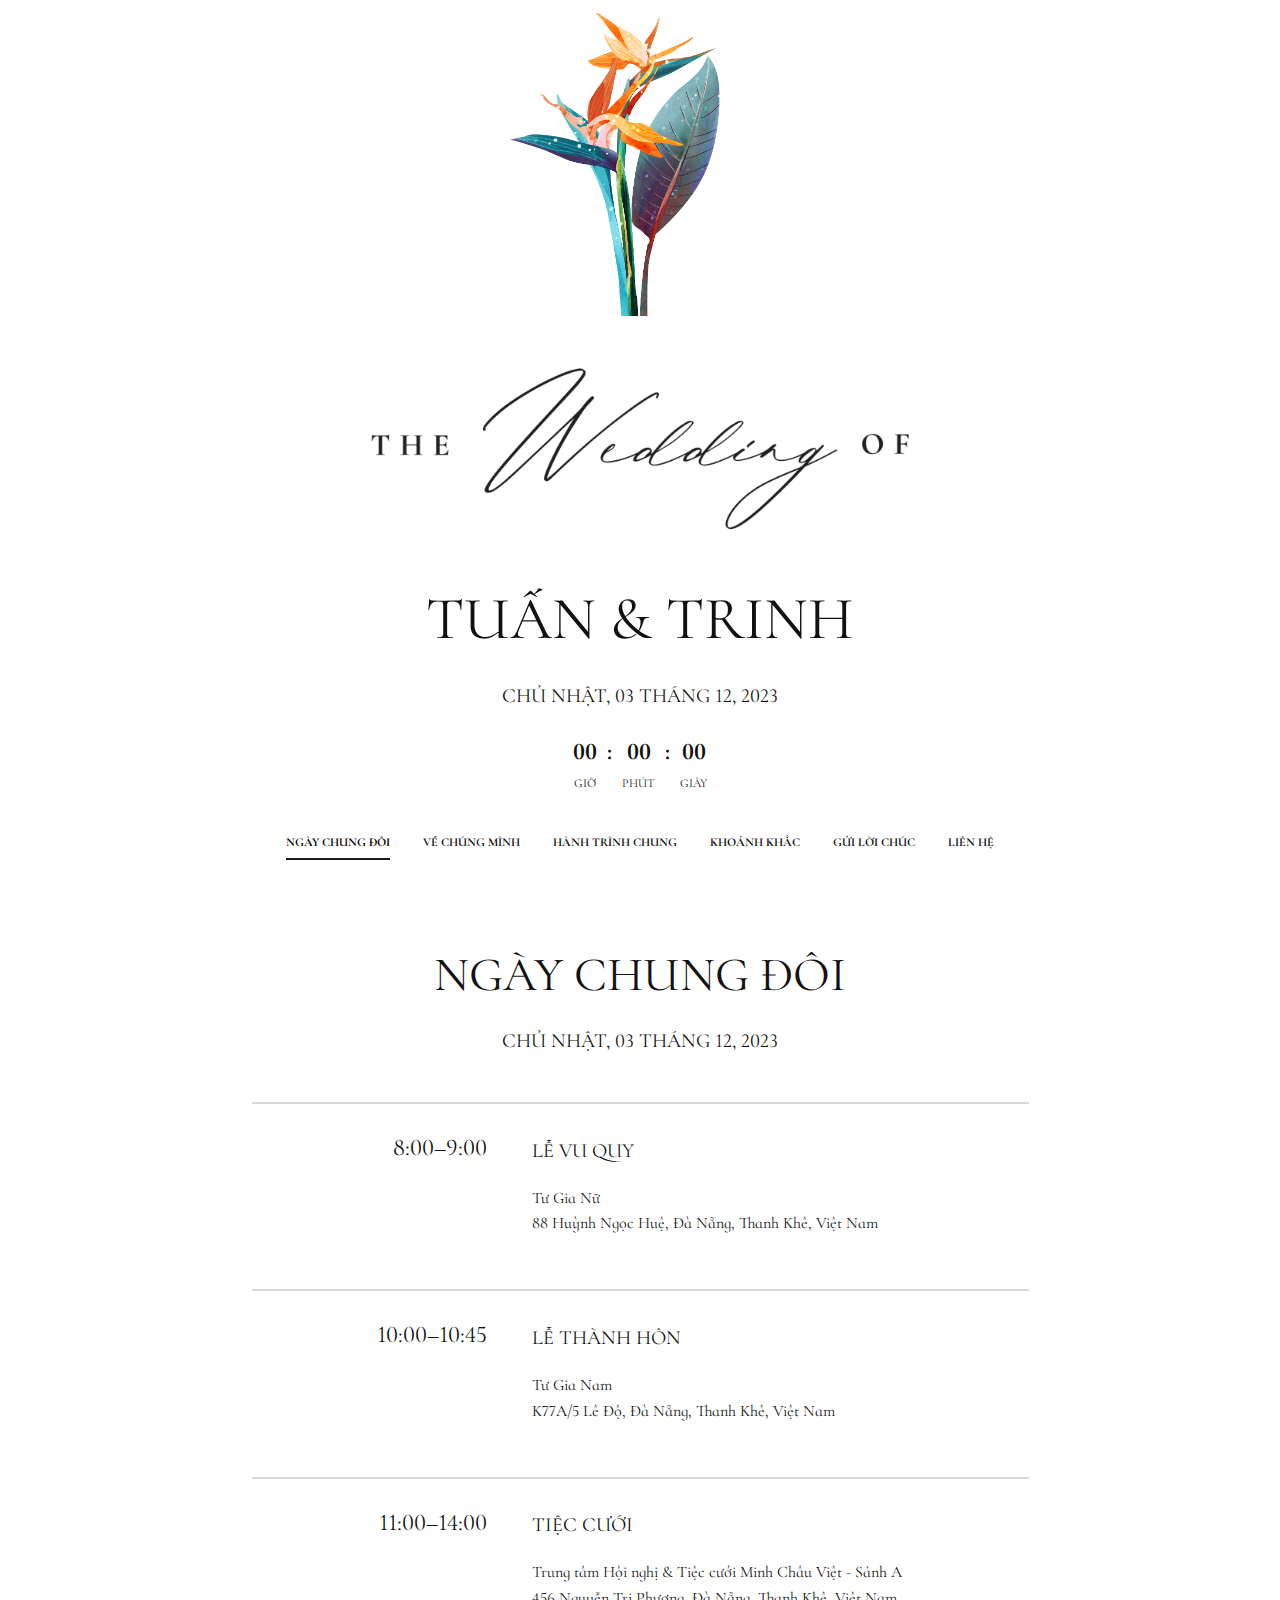
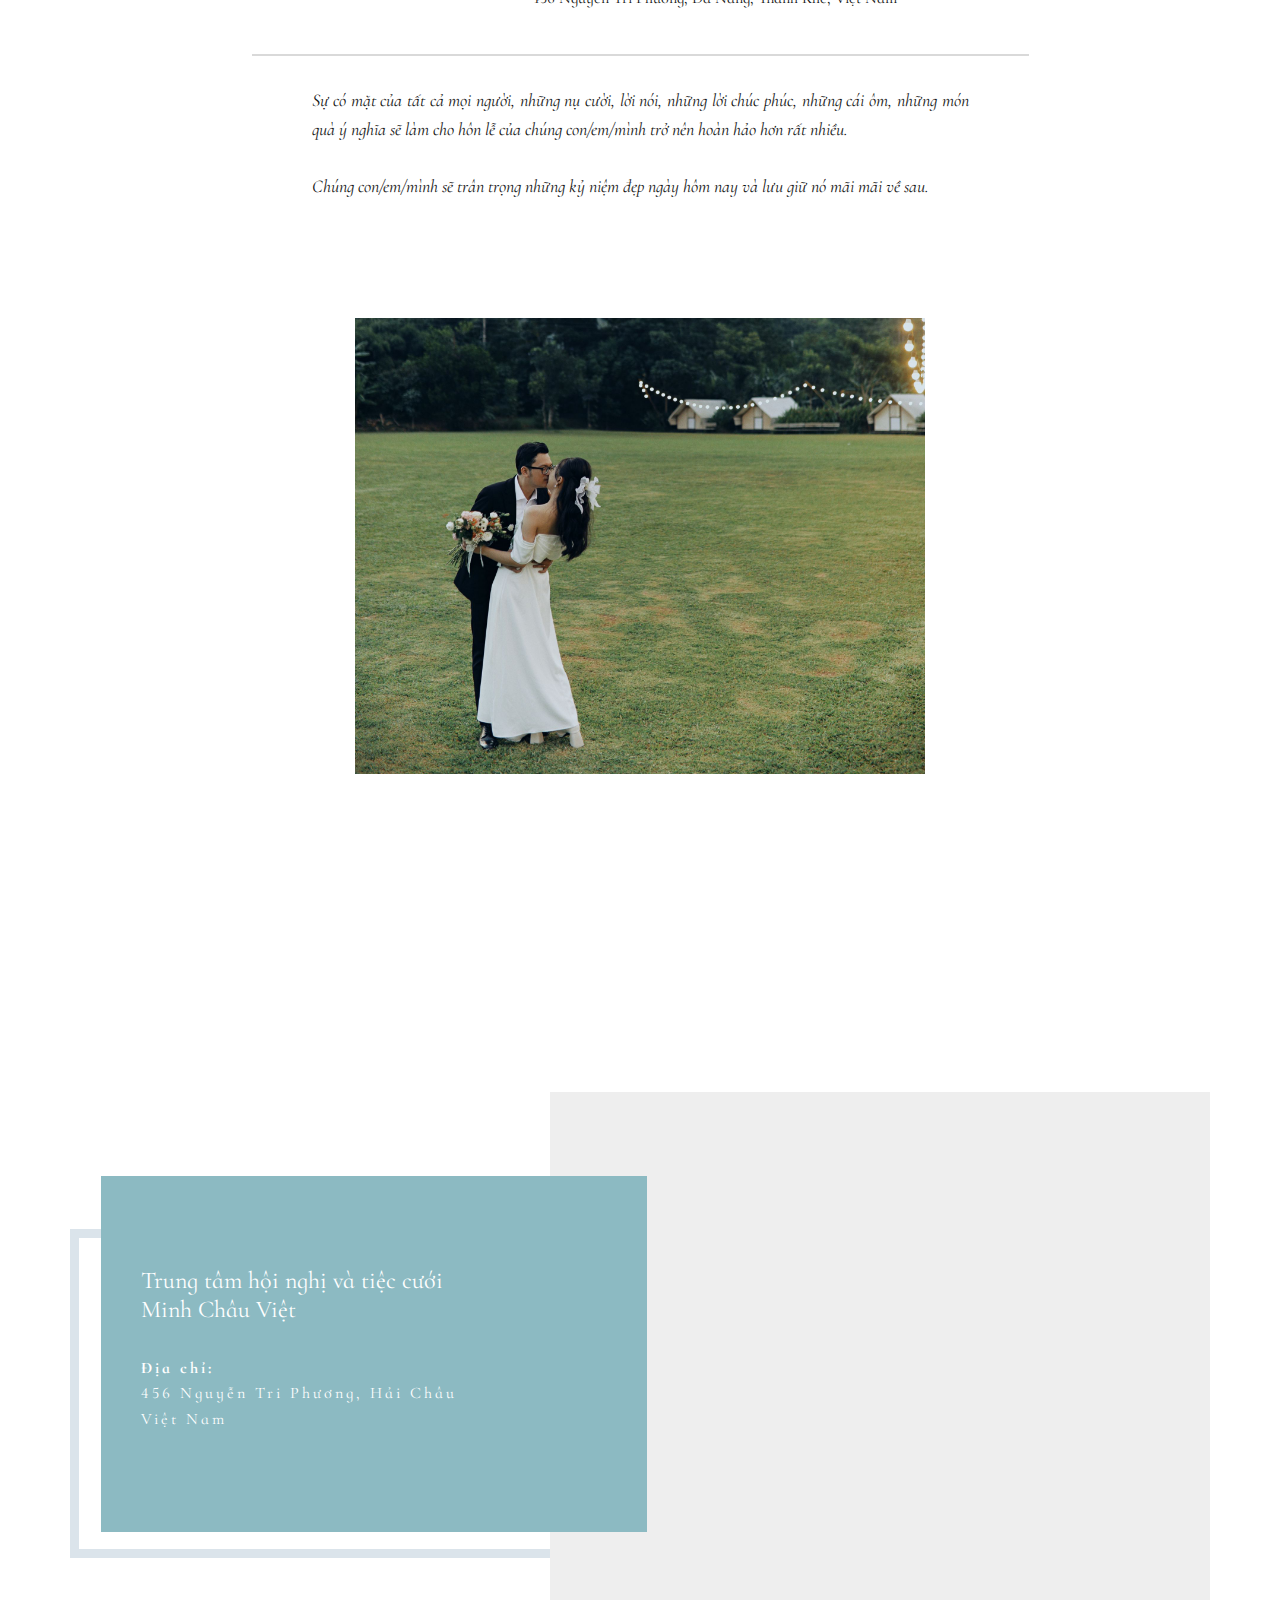
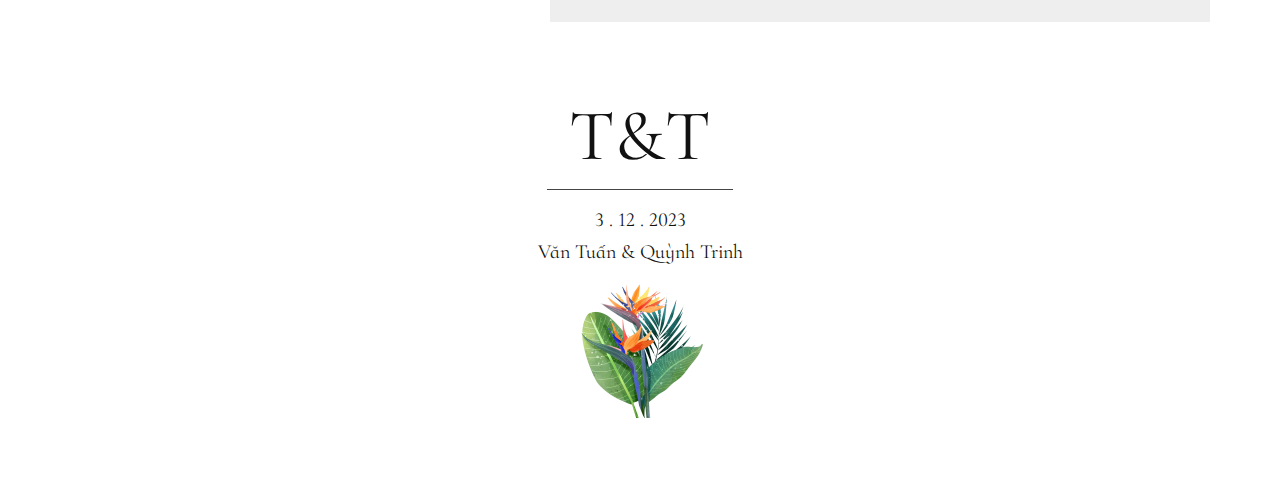
==== index.html @ abd5281e "finish content" ====
<!DOCTYPE html>
<html style="font-size: 16px" lang="en">
  <head>
    <meta name="viewport" content="width=device-width, initial-scale=1.0" />
    <meta charset="utf-8" />
    <meta
      name="keywords"
      content="Trinh &amp;amp; Tuấn​​, Chủ nhật, ngày 3 tháng 12 năm 2023, 2023" />
    <meta name="description" content="" />
    <title>Ngày chung đôi</title>
    <link rel="stylesheet" href="nicepage.css" media="screen" />
    <link rel="stylesheet" href="home.css" media="screen" />
    <link rel="shortcut icon" href="./images/logo.ico" type="image/x-icon" />
    <script
      class="u-script"
      type="text/javascript"
      src="jquery.js"
      defer=""></script>
    <script
      class="u-script"
      type="text/javascript"
      src="nicepage.js"
      defer=""></script>
    <meta name="generator" content="Nicepage 5.21.3, nicepage.com" />
    <link
      id="u-theme-google-font"
      rel="stylesheet"
      href="https://fonts.googleapis.com/css?family=Roboto:100,100i,300,300i,400,400i,500,500i,700,700i,900,900i|Open+Sans:300,300i,400,400i,500,500i,600,600i,700,700i,800,800i" />
    <link
      id="u-page-google-font"
      rel="stylesheet"
      href="https://fonts.googleapis.com/css?family=Open+Sans:300,300i,400,400i,500,500i,600,600i,700,700i,800,800i|Cormorant+Infant:300,300i,400,400i,500,500i,600,600i,700,700i" />

    <script type="application/ld+json">
      {
        "@context": "http://schema.org",
        "@type": "Organization",
        "name": ""
      }
    </script>
    <meta name="theme-color" content="#a68053" />
    <meta property="og:title" content="Ngày chung đôi" />
    <meta property="og:type" content="website" />
    <meta data-intl-tel-input-cdn-path="intlTelInput/" />
  </head>
  <body
    data-home-page="home.html"
    data-home-page-title="home"
    data-path-to-root="./"
    data-include-products="false"
    class="u-body u-white u-xl-mode"
    data-lang="en">
    <header
      class="u-border-no-bottom u-border-no-left u-border-no-right u-border-no-top u-clearfix u-container-align-center u-header u-section-row-container"
      id="sec-ec89"
      data-animation-name=""
      data-animation-duration="0"
      data-animation-delay="0"
      data-animation-direction=""
      style="">
      <div class="u-section-rows">
        <div class="u-section-row" id="sec-3328">
          <div class="u-clearfix u-sheet u-sheet-1">
            <img
              class="u-expanded-width-xs u-image u-image-contain u-image-default u-image-1"
              src="images/thien-dieu.png"
              alt=""
              data-image-width="1863"
              data-image-height="1200" />
            <img
              class="u-expanded-width u-image u-image-default u-image-2"
              src="images/28fefe66-9107-4db2-bf39-48e5f11279ef_rt_auto-rs_3000.png"
              alt=""
              data-image-width="3000"
              data-image-height="992" />
            <h1
              class="u-align-center u-custom-font u-text u-text-default u-title u-text-1">
              Tuấn &amp; TRinh
            </h1>
            <h2
              class="u-align-center u-custom-font u-subtitle u-text u-text-default u-text-2">
              <span style="font-weight: 400">Chủ nhật</span>,
              <span style="font-weight: 400">03</span> tháng
              <span style="font-weight: 400">12</span>
              <span style="font-weight: 400">, </span>
              <span style="font-weight: 400">2023</span>
            </h2>
            <div
              class="u-align-center u-countdown u-countdown-1"
              data-timer-id="eb5a"
              data-type="to-date"
              data-target-date="Sun, 03 Dec 2023 04:30:09 GMT"
              data-for="everyone"
              data-direction="down"
              data-time-left="750m"
              data-target-number="100"
              data-start-time="Sun Nov 05 2023 19:40:19 GMT+0700 (SE Asia Standard Time)"
              data-frequency="1s"
              data-after-count="none"
              data-redirect-url="https://">
              <div class="u-countdown-wrapper u-spacing-20">
                <div
                  class="u-countdown-item u-countdown-years u-hidden u-spacing-10">
                  <div
                    class="u-countdown-counter u-custom-font u-countdown-counter-1">
                    <div class="u-countdown-number">0</div>
                    <div class="u-countdown-number u-hidden">0</div>
                  </div>
                  <div
                    class="u-countdown-label u-custom-font u-countdown-label-1">
                    Years
                  </div>
                </div>
                <div
                  class="u-countdown-separator u-custom-font u-hidden u-countdown-separator-1">
                  :
                </div>
                <div class="u-countdown-days u-countdown-item u-spacing-10">
                  <div
                    class="u-countdown-counter u-custom-font u-countdown-counter-2">
                    <div class="u-countdown-number">2</div>
                    <div class="u-countdown-number">7</div>
                    <div class="u-countdown-number u-hidden">0</div>
                  </div>
                  <div
                    class="u-countdown-label u-custom-font u-countdown-label-2">
                    Ngày
                  </div>
                </div>
                <div
                  class="u-countdown-separator u-custom-font u-countdown-separator-2">
                  :
                </div>
                <div class="u-countdown-hours u-countdown-item u-spacing-10">
                  <div
                    class="u-countdown-counter u-custom-font u-countdown-counter-3">
                    <div class="u-countdown-number">1</div>
                    <div class="u-countdown-number">6</div>
                  </div>
                  <div
                    class="u-countdown-label u-custom-font u-countdown-label-3">
                    Giờ
                  </div>
                </div>
                <div
                  class="u-countdown-separator u-custom-font u-countdown-separator-3">
                  :
                </div>
                <div class="u-countdown-item u-countdown-minutes u-spacing-10">
                  <div
                    class="u-countdown-counter u-custom-font u-countdown-counter-4">
                    <div class="u-countdown-number">0</div>
                    <div class="u-countdown-number">1</div>
                  </div>
                  <div
                    class="u-countdown-label u-custom-font u-countdown-label-4">
                    Phút
                  </div>
                </div>
                <div
                  class="u-countdown-separator u-custom-font u-countdown-separator-4">
                  :
                </div>
                <div class="u-countdown-item u-countdown-seconds u-spacing-10">
                  <div
                    class="u-countdown-counter u-custom-font u-countdown-counter-5">
                    <div class="u-countdown-number">4</div>
                    <div class="u-countdown-number">4</div>
                  </div>
                  <div
                    class="u-countdown-label u-custom-font u-countdown-label-5">
                    Giây
                  </div>
                </div>
                <div
                  class="u-countdown-separator u-custom-font u-hidden u-countdown-separator-5">
                  :
                </div>
                <div
                  class="u-countdown-item u-countdown-numbers u-hidden u-spacing-10">
                  <div
                    class="u-countdown-counter u-custom-font u-countdown-counter-6">
                    <div class="u-countdown-number">0</div>
                    <div class="u-countdown-number">0</div>
                  </div>
                  <div
                    class="u-countdown-label u-custom-font u-countdown-label-6">
                    Items
                  </div>
                </div>
              </div>
              <div class="u-countdown-message u-hidden">
                <p>Sorry, the time is up.</p>
              </div>
            </div>
          </div>
        </div>
        <div
          class="u-clearfix u-container-align-center-lg u-container-align-center-md u-container-align-center-sm u-container-align-center-xl u-section-row u-sticky u-sticky-f0fb u-white u-section-row-2"
          data-animation-name=""
          data-animation-duration="0"
          data-animation-delay="0"
          data-animation-direction=""
          id="sec-d804">
          <div class="u-clearfix u-sheet u-valign-top u-sheet-2">
            <nav
              class="u-align-center-lg u-align-center-md u-align-center-sm u-align-center-xl u-align-left-xs u-menu u-menu-one-level u-offcanvas u-menu-1"
              data-responsive-from="SM"
              data-position="mymenu">
              <div
                class="menu-collapse u-custom-font"
                style="
                  font-size: 0.75rem;
                  letter-spacing: 0px;
                  font-family: 'Cormorant Infant';
                  text-transform: uppercase;
                  font-weight: 700;
                ">
                <a
                  class="u-button-style u-custom-active-border-color u-custom-active-color u-custom-border u-custom-border-color u-custom-borders u-custom-hover-border-color u-custom-hover-color u-custom-left-right-menu-spacing u-custom-padding-bottom u-custom-text-active-color u-custom-text-color u-custom-text-hover-color u-custom-top-bottom-menu-spacing u-nav-link u-text-active-palette-1-base u-text-hover-palette-2-base"
                  href="#">
                  <svg class="u-svg-link" viewBox="0 0 24 24">
                    <use
                      xmlns:xlink="http://www.w3.org/1999/xlink"
                      xlink:href="#menu-hamburger"></use>
                  </svg>
                  <svg
                    class="u-svg-content"
                    version="1.1"
                    id="menu-hamburger"
                    viewBox="0 0 16 16"
                    x="0px"
                    y="0px"
                    xmlns:xlink="http://www.w3.org/1999/xlink"
                    xmlns="http://www.w3.org/2000/svg">
                    <g>
                      <rect y="1" width="16" height="2"></rect>
                      <rect y="7" width="16" height="2"></rect>
                      <rect y="13" width="16" height="2"></rect>
                    </g>
                  </svg>
                </a>
              </div>
              <div class="u-custom-menu u-nav-container">
                <ul class="u-custom-font u-nav u-spacing-30 u-unstyled u-nav-1">
                  <li class="u-nav-item">
                    <a
                      class="u-border-2 u-border-active-grey-90 u-border-hover-grey-50 u-border-no-left u-border-no-right u-border-no-top u-button-style u-nav-link u-text-active-black u-text-hover-grey-90"
                      href="./home.html"
                      style="padding: 10px 0px"
                      >Ngày chung đôi</a
                    >
                  </li>
                  <li class="u-nav-item">
                    <a
                      class="u-border-2 u-border-active-grey-90 u-border-hover-grey-50 u-border-no-left u-border-no-right u-border-no-top u-button-style u-nav-link u-text-active-black u-text-hover-grey-90"
                      href="./aboutus.html"
                      style="padding: 10px 0px"
                      >Về chúng mình</a
                    >
                  </li>
                  <li class="u-nav-item">
                    <a
                      class="u-border-2 u-border-active-grey-90 u-border-hover-grey-50 u-border-no-left u-border-no-right u-border-no-top u-button-style u-nav-link u-text-active-black u-text-hover-grey-90"
                      href="./ourstory.html"
                      style="padding: 10px 0px"
                      >Hành trình chung</a
                    >
                  </li>
                  <li class="u-nav-item">
                    <a
                      class="u-border-2 u-border-active-grey-90 u-border-hover-grey-50 u-border-no-left u-border-no-right u-border-no-top u-button-style u-nav-link u-text-active-black u-text-hover-grey-90"
                      href="./photo.html"
                      style="padding: 10px 0px"
                      >Khoảnh khắc</a
                    >
                  </li>
                  <li class="u-nav-item">
                    <a
                      class="u-border-2 u-border-active-grey-90 u-border-hover-grey-50 u-border-no-left u-border-no-right u-border-no-top u-button-style u-nav-link u-text-active-black u-text-hover-grey-90"
                      href="./rsvp.html"
                      style="padding: 10px 0px"
                      >Gửi lời chúc</a
                    >
                  </li>
                  <li class="u-nav-item">
                    <a
                      class="u-border-2 u-border-active-grey-90 u-border-hover-grey-50 u-border-no-left u-border-no-right u-border-no-top u-button-style u-nav-link u-text-active-black u-text-hover-grey-90"
                      href="./contact.html"
                      style="padding: 10px 0px"
                      >Liên hệ</a
                    >
                  </li>
                </ul>
              </div>
              <div class="u-custom-menu u-nav-container-collapse">
                <div
                  class="u-black u-container-style u-inner-container-layout u-opacity u-opacity-95 u-sidenav">
                  <div class="u-inner-container-layout u-sidenav-overflow">
                    <div class="u-menu-close"></div>
                    <ul
                      class="u-align-center u-custom-font u-nav u-popupmenu-items u-unstyled u-nav-2">
                      <li class="u-nav-item">
                        <a class="u-button-style u-nav-link" href="./home.html"
                          >Ngày chung đôi</a
                        >
                      </li>
                      <li class="u-nav-item">
                        <a
                          class="u-button-style u-nav-link"
                          href="./aboutus.html"
                          >Về chúng mình</a
                        >
                      </li>
                      <li class="u-nav-item">
                        <a
                          class="u-button-style u-nav-link"
                          href="./ourstory.html"
                          >Hành trình chung</a
                        >
                      </li>
                      <li class="u-nav-item">
                        <a class="u-button-style u-nav-link" href="./photo.html"
                          >Khoảnh khắc</a
                        >
                      </li>
                      <li class="u-nav-item">
                        <a class="u-button-style u-nav-link" href="./rsvp.html"
                          >Gửi lời chúc</a
                        >
                      </li>
                      <li class="u-nav-item">
                        <a
                          class="u-button-style u-nav-link"
                          href="./contact.html"
                          >Liên hệ</a
                        >
                      </li>
                    </ul>
                  </div>
                </div>
                <div
                  class="u-black u-menu-overlay u-opacity u-opacity-70"></div>
              </div>
            </nav>
          </div>

          <style class="u-sticky-style" data-style-id="c5aa">
            .u-sticky-fixed.u-sticky-c5aa:before,
            .u-body.u-sticky-fixed .u-sticky-c5aa:before {
              borders: top right bottom left !important;
            }
          </style>
        </div>
      </div>
    </header>
    <section class="u-clearfix u-section-1" id="carousel_b25b">
      <div class="u-clearfix u-sheet u-sheet-1">
        <h2
          class="u-align-center u-custom-font u-text u-text-default-lg u-text-default-xl u-text-1">
          NGÀY CHUNG ĐÔI
        </h2>
        <p class="u-align-center u-custom-font u-text u-text-default u-text-2">
          CHỦ NHẬT, 03 THÁNG 12, 2023
        </p>
        <div class="u-list u-list-1">
          <div class="u-repeater u-repeater-1">
            <div
              class="u-border-2 u-border-grey-15 u-border-no-bottom u-border-no-left u-border-no-right u-container-style u-list-item u-repeater-item">
              <div
                class="u-container-layout u-similar-container u-container-layout-1">
                <h4 class="u-align-right u-custom-font u-text u-text-3">
                  8:00–9:00
                </h4>
                <p class="u-custom-font u-text u-text-4">LỄ VU QUY<br /></p>
                <p class="u-custom-font u-text u-text-5">
                  Tư Gia Nữ<br />88 Huỳnh Ngọc Huệ, Đà Nẵng, Thanh Khê, Việt
                  Nam<br />
                </p>
              </div>
            </div>
            <div
              class="u-border-2 u-border-grey-15 u-border-no-bottom u-border-no-left u-border-no-right u-container-style u-list-item u-repeater-item">
              <div
                class="u-container-layout u-similar-container u-container-layout-2">
                <h4 class="u-align-right u-custom-font u-text u-text-6">
                  10:00–10:45
                </h4>
                <p class="u-custom-font u-text u-text-7">LỄ THÀNH HÔN<br /></p>
                <p class="u-custom-font u-text u-text-8">
                  Tư Gia Nam<br />K77A/5 Lê Độ, Đà Nẵng, Thanh Khê, Việt Nam
                </p>
              </div>
            </div>
            <div
              class="u-border-2 u-border-grey-15 u-border-no-bottom u-border-no-left u-border-no-right u-container-style u-list-item u-repeater-item">
              <div
                class="u-container-layout u-similar-container u-container-layout-3">
                <h4 class="u-align-right u-custom-font u-text u-text-9">
                  11:00–14:00
                </h4>
                <p class="u-custom-font u-text u-text-10">TIỆC CƯỚI<br /></p>
                <p class="u-custom-font u-text u-text-11">
                  Trung tâm Hội nghị &amp; Tiệc cưới Minh Châu Việt - Sảnh A<br />456
                  Nguyễn Tri Phương, Đà Nẵng, Thanh Khê, Việt Nam
                </p>
              </div>
            </div>
          </div>
        </div>
        <div
          class="u-align-justify u-border-2 u-border-grey-15 u-border-no-bottom u-border-no-left u-border-no-right u-container-style u-group u-group-1">
          <div class="u-container-layout u-valign-top u-container-layout-4">
            <p
              class="u-custom-font u-large-text u-text u-text-variant u-text-12">
              Sự có mặt của tất cả mọi người, những nụ cười, lời nói, những lời
              chúc phúc, những cái ôm, những món quà ý nghĩa sẽ làm cho hôn lễ
              của chúng con/em/mình trở nên hoàn hảo hơn rất nhiều.<br />
              <br />﻿Chúng con/em/mình sẽ trân trọng những kỷ niệm đẹp ngày hôm
              nay và lưu giữ nó mãi mãi về sau.
            </p>
          </div>
        </div>
      </div>
    </section>
    <section
      class="u-clearfix u-container-align-center u-section-2"
      id="sec-8926">
      <div class="u-clearfix u-sheet u-valign-top-xs u-sheet-1">
        <img
          class="u-expanded-width-xs u-image u-image-default u-image-1"
          src="images/tuan-trinh1.JPG"
          alt=""
          data-image-width="4215"
          data-image-height="3372" />
      </div>
    </section>
    <section class="u-clearfix u-section-3" id="carousel_e3ab">
      <div class="u-clearfix u-sheet u-sheet-1">
        <div
          class="u-border-9 u-border-custom-color-2 u-shape u-shape-rectangle u-shape-1"></div>
        <div class="u-grey-light-2 u-map u-map-1">
          <div class="embed-responsive">
            <iframe
              class="embed-responsive-item"
              src="https://maps.google.com/maps?output=embed&amp;q=456%20Nguy%E1%BB%85n%20Tri%20Ph%C6%B0%C6%A1ng%2C%20H%C3%B2a%20Thu%E1%BA%ADn%20%C4%90%C3%B4ng%2C%20H%E1%BA%A3i%20Ch%C3%A2u%2C%20%C4%90%C3%A0%20N%E1%BA%B5ng%20550000%2C%20Vietnam&amp;z=15&amp;t=m&amp;hl=en"
              data-map="[base64]"></iframe>
          </div>
        </div>
        <div
          class="u-align-left u-container-style u-custom-color-6 u-group u-group-1">
          <div class="u-container-layout u-container-layout-1">
            <h4 class="u-custom-font u-text u-text-1">
              Trung tâm hội nghị và tiệc cưới<br />Minh Châu Việt
            </h4>
            <p class="u-custom-font u-text u-text-2">
              <b>Địa chỉ:</b> <br />456 Nguyễn Tri Phương, Hải Châu<br />Việt
              Nam
            </p>
          </div>
        </div>
      </div>
    </section>

    <footer class="u-clearfix u-footer" id="sec-cbb9">
      <div class="u-clearfix u-sheet u-valign-middle-xs u-sheet-1">
        <div
          class="u-align-center u-container-style u-expanded-width-xs u-group u-group-1">
          <div class="u-container-layout u-container-layout-1">
            <h1 class="u-custom-font u-text u-title u-text-1">T&amp;T</h1>
            <div
              class="u-border-1 u-border-grey-dark-1 u-line u-line-horizontal u-line-1"></div>
            <p
              class="u-align-center u-custom-font u-large-text u-text u-text-variant u-text-2">
              3 . 12 . 2023
            </p>
            <p class="u-custom-font u-small-text u-text u-text-3">
              Văn Tuấn &amp; Quỳnh Trinh
            </p>
            <img
              class="u-image u-image-contain u-image-default u-preserve-proportions u-image-1"
              src="images/musaceaeplantwatercolorsummerflower.png"
              alt=""
              data-image-width="1200"
              data-image-height="1200" />
          </div>
        </div>
      </div>
    </footer>
  </body>
</html>
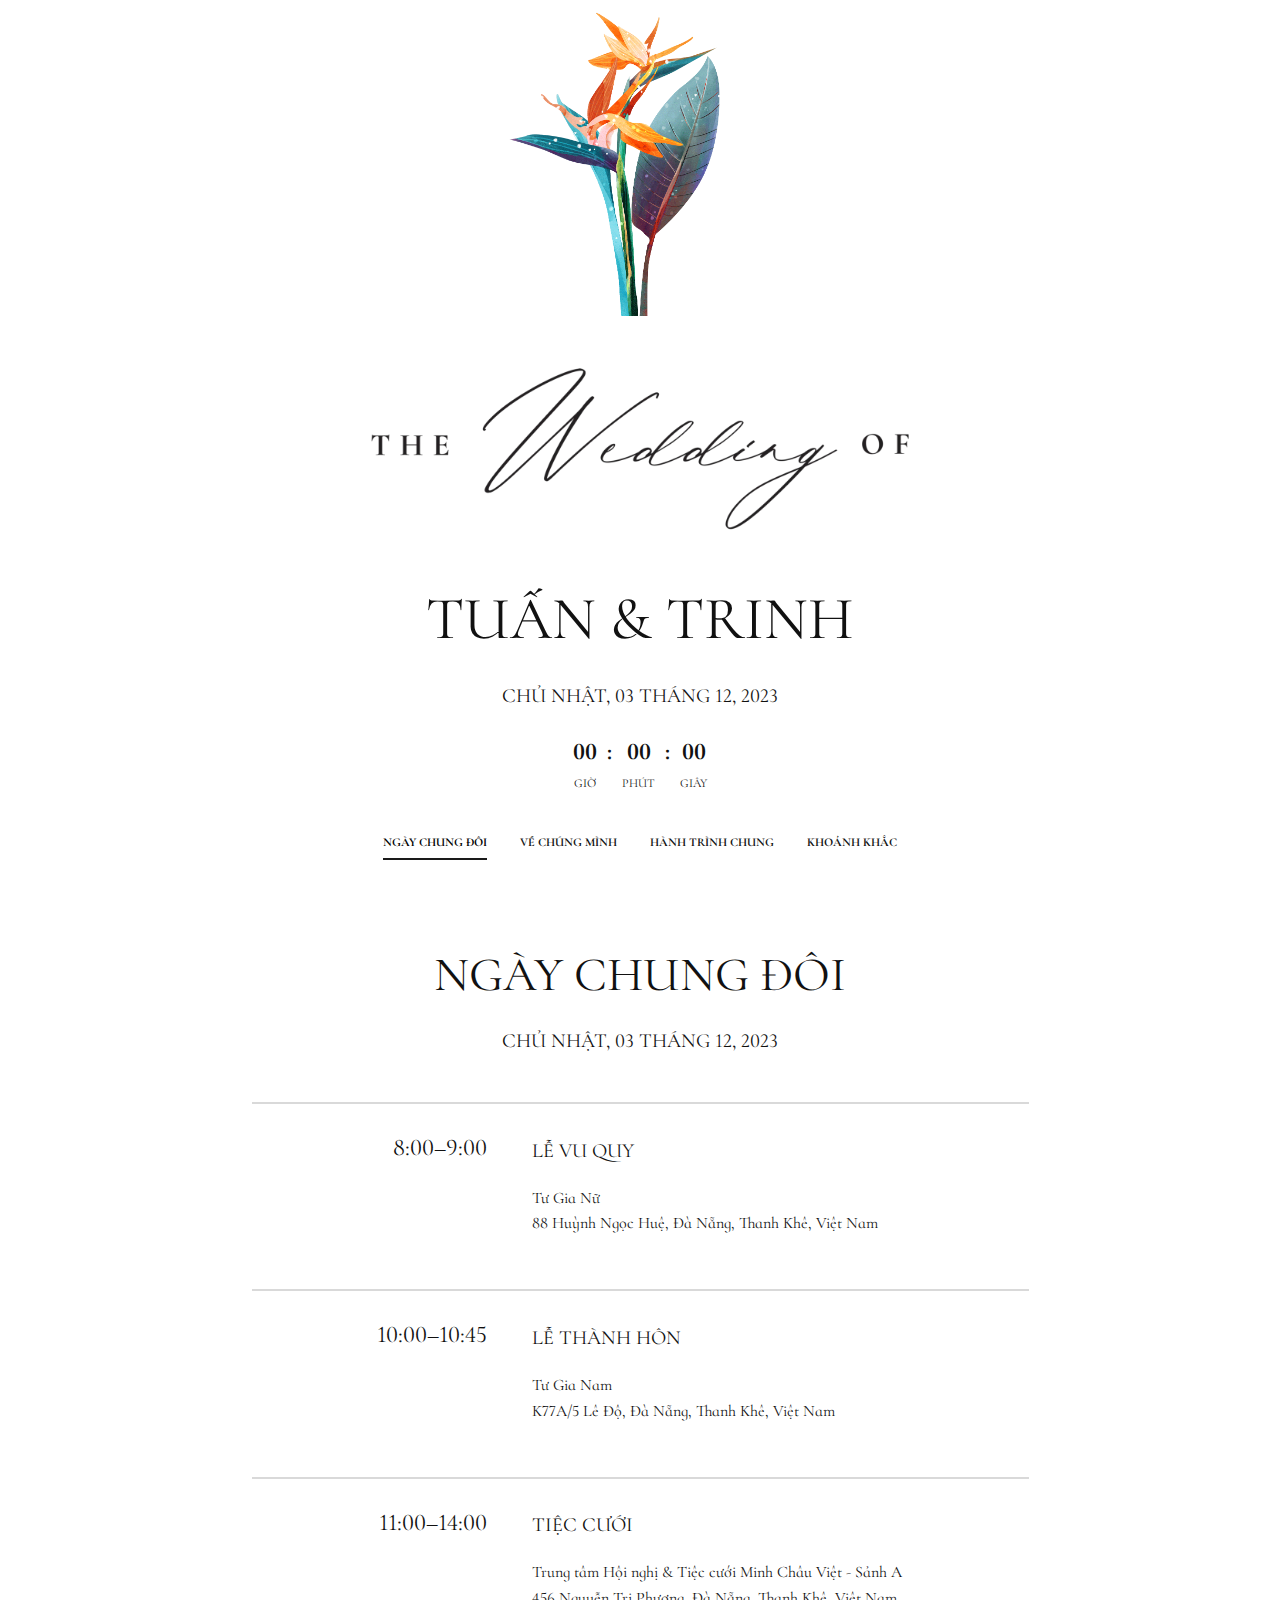
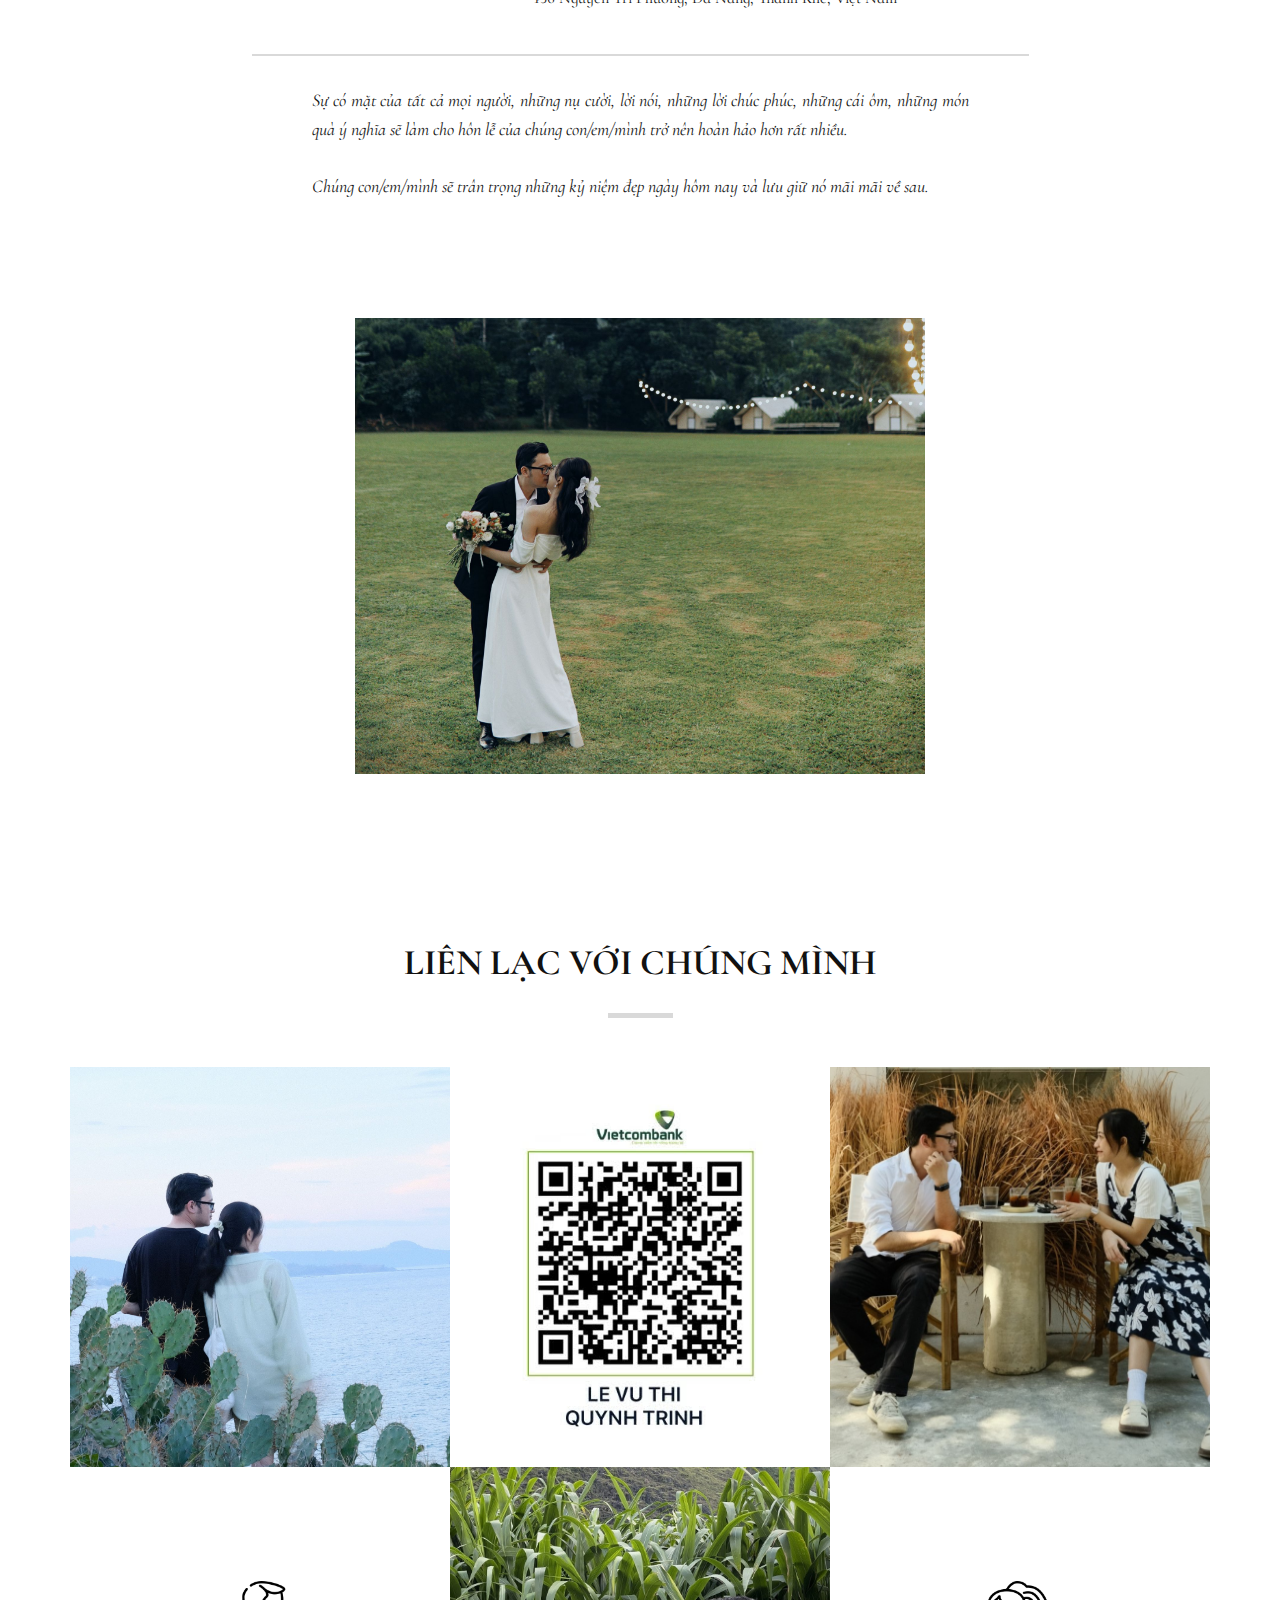
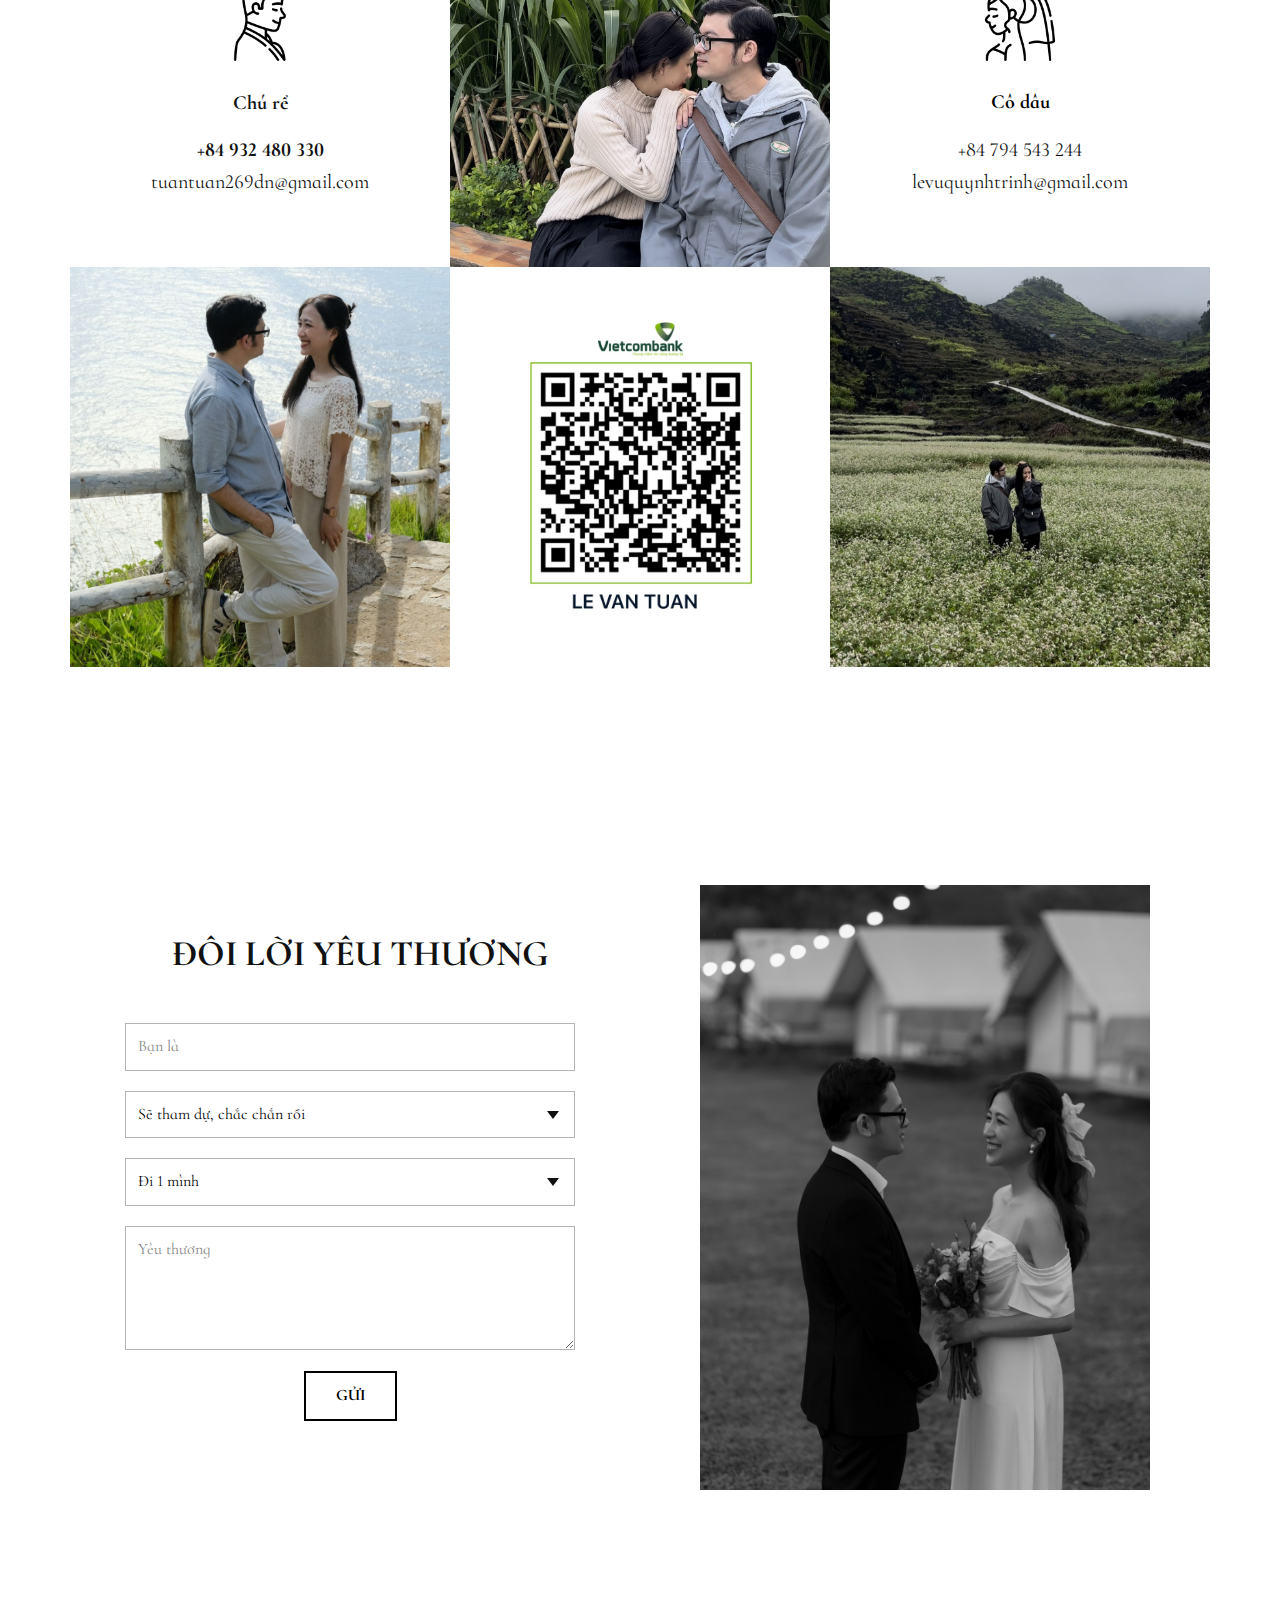
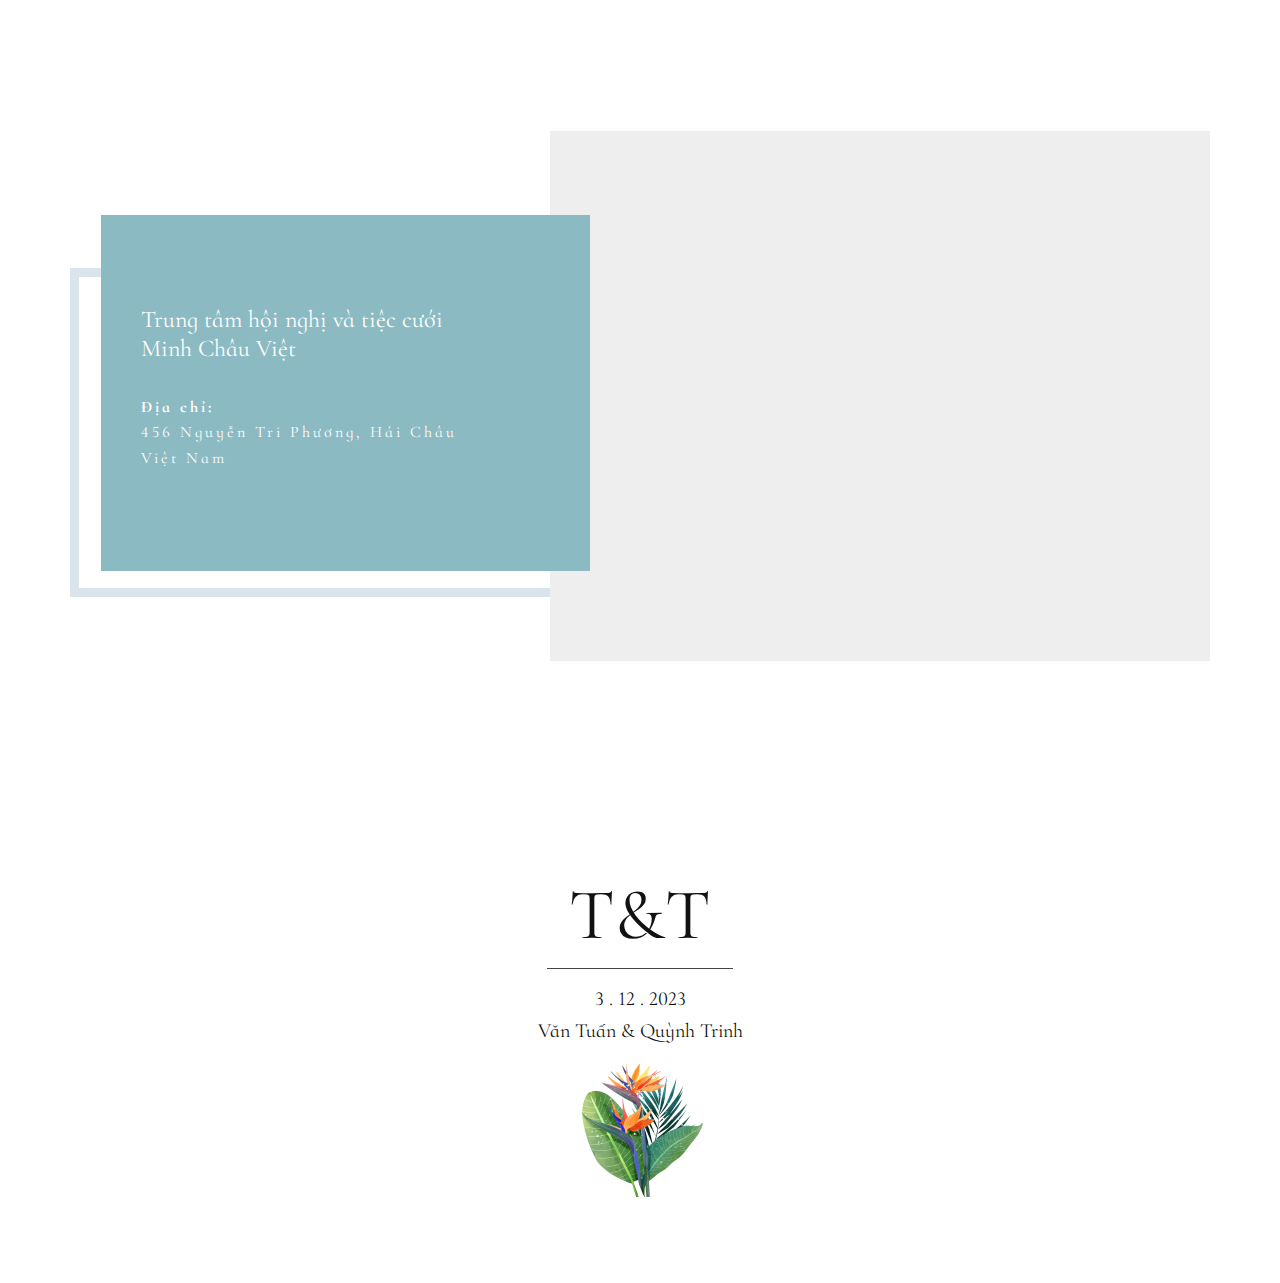
==== commit f3bffc47: "feat: merge page" ====
--- a/index.html
+++ b/index.html
@@ -10,7 +10,6 @@
     <title>Ngày chung đôi</title>
     <link rel="stylesheet" href="nicepage.css" media="screen" />
     <link rel="stylesheet" href="home.css" media="screen" />
-    <link rel="shortcut icon" href="./images/logo.ico" type="image/x-icon" />
     <script
       class="u-script"
       type="text/javascript"
@@ -22,6 +21,7 @@
       src="nicepage.js"
       defer=""></script>
     <meta name="generator" content="Nicepage 5.21.3, nicepage.com" />
+    <meta name="referrer" content="origin" />
     <link
       id="u-theme-google-font"
       rel="stylesheet"
@@ -196,13 +196,14 @@
           </div>
         </div>
         <div
-          class="u-clearfix u-container-align-center-lg u-container-align-center-md u-container-align-center-sm u-container-align-center-xl u-section-row u-sticky u-sticky-f0fb u-white u-section-row-2"
+          class="u-clearfix u-container-align-center-lg u-container-align-center-md u-container-align-center-xl u-section-row u-sticky u-sticky-f0fb u-white u-section-row-2"
           data-animation-name=""
           data-animation-duration="0"
           data-animation-delay="0"
           data-animation-direction=""
           id="sec-d804">
-          <div class="u-clearfix u-sheet u-valign-top u-sheet-2">
+          <div
+            class="u-clearfix u-sheet u-valign-top-lg u-valign-top-md u-valign-top-xl u-sheet-2">
             <nav
               class="u-align-center-lg u-align-center-md u-align-center-sm u-align-center-xl u-align-left-xs u-menu u-menu-one-level u-offcanvas u-menu-1"
               data-responsive-from="SM"
@@ -275,22 +276,6 @@
                       >Khoảnh khắc</a
                     >
                   </li>
-                  <li class="u-nav-item">
-                    <a
-                      class="u-border-2 u-border-active-grey-90 u-border-hover-grey-50 u-border-no-left u-border-no-right u-border-no-top u-button-style u-nav-link u-text-active-black u-text-hover-grey-90"
-                      href="./rsvp.html"
-                      style="padding: 10px 0px"
-                      >Gửi lời chúc</a
-                    >
-                  </li>
-                  <li class="u-nav-item">
-                    <a
-                      class="u-border-2 u-border-active-grey-90 u-border-hover-grey-50 u-border-no-left u-border-no-right u-border-no-top u-button-style u-nav-link u-text-active-black u-text-hover-grey-90"
-                      href="./contact.html"
-                      style="padding: 10px 0px"
-                      >Liên hệ</a
-                    >
-                  </li>
                 </ul>
               </div>
               <div class="u-custom-menu u-nav-container-collapse">
@@ -324,18 +309,6 @@
                           >Khoảnh khắc</a
                         >
                       </li>
-                      <li class="u-nav-item">
-                        <a class="u-button-style u-nav-link" href="./rsvp.html"
-                          >Gửi lời chúc</a
-                        >
-                      </li>
-                      <li class="u-nav-item">
-                        <a
-                          class="u-button-style u-nav-link"
-                          href="./contact.html"
-                          >Liên hệ</a
-                        >
-                      </li>
                     </ul>
                   </div>
                 </div>
@@ -343,6 +316,10 @@
                   class="u-black u-menu-overlay u-opacity u-opacity-70"></div>
               </div>
             </nav>
+            <p
+              class="u-custom-font u-enable-responsive u-hidden-lg u-hidden-md u-hidden-xl u-large-text u-text u-text-default-xs u-text-variant u-text-3">
+              T&amp;T
+            </p>
           </div>
 
           <style class="u-sticky-style" data-style-id="c5aa">
@@ -435,7 +412,296 @@
           data-image-height="3372" />
       </div>
     </section>
-    <section class="u-clearfix u-section-3" id="carousel_e3ab">
+    <section class="u-clearfix u-section-3" id="sec-ecb2">
+      <div class="u-clearfix u-sheet u-sheet-1">
+        <h2 class="u-align-center u-custom-font u-text u-text-1">
+          Liên lạc với chúng mình
+        </h2>
+        <div
+          class="u-border-5 u-border-grey-15 u-line u-line-horizontal u-line-1"></div>
+        <div
+          class="data-layout-selected u-clearfix u-expanded-width u-layout-wrap u-layout-wrap-1">
+          <div class="u-layout">
+            <div class="u-layout-row">
+              <div
+                class="u-container-align-center u-container-style u-image u-layout-cell u-size-20 u-image-1"
+                data-image-width="1920"
+                data-image-height="1440">
+                <div
+                  class="u-container-layout u-valign-middle u-container-layout-1"></div>
+              </div>
+              <div
+                class="u-container-style u-layout-cell u-size-20 u-layout-cell-2">
+                <div
+                  class="u-container-layout u-valign-middle u-container-layout-2">
+                  <img
+                    class="u-image u-image-default u-image-2"
+                    src="images/IMG_8113.jpg"
+                    alt=""
+                    data-image-width="330"
+                    data-image-height="502" />
+                </div>
+              </div>
+              <div
+                class="u-container-align-center u-container-style u-image u-layout-cell u-size-20 u-image-3"
+                data-image-width="1080"
+                data-image-height="810">
+                <div class="u-container-layout u-container-layout-3"></div>
+              </div>
+            </div>
+          </div>
+        </div>
+        <div
+          class="data-layout-selected u-clearfix u-expanded-width u-layout-wrap u-layout-wrap-2">
+          <div class="u-layout">
+            <div class="u-layout-row">
+              <div
+                class="u-container-style u-layout-cell u-size-20 u-layout-cell-4">
+                <div class="u-container-layout u-container-layout-4">
+                  <span
+                    class="u-align-center u-file-icon u-flip-horizontal u-icon u-icon-1"
+                    ><img src="images/3074123.png" alt=""
+                  /></span>
+                  <h5 class="u-align-center u-custom-font u-text u-text-2">
+                    Chú rể
+                  </h5>
+                  <p class="u-align-center u-custom-font u-text u-text-3">
+                    <span style="font-weight: 700">+84 932 480 330</span>
+                    <br />tuantuan269dn@gmail.com
+                  </p>
+                </div>
+              </div>
+              <div
+                class="u-container-align-center u-container-style u-image u-layout-cell u-size-20 u-image-4"
+                data-image-width="1170"
+                data-image-height="1170">
+                <div class="u-container-layout u-container-layout-5"></div>
+              </div>
+              <div
+                class="u-container-style u-layout-cell u-size-20 u-layout-cell-6">
+                <div class="u-container-layout u-container-layout-6">
+                  <span class="u-file-icon u-flip-horizontal u-icon u-icon-2"
+                    ><img src="images/3074116.png" alt=""
+                  /></span>
+                  <h5
+                    class="u-align-center u-custom-font u-text u-text-black u-text-4">
+                    Cô dâu
+                  </h5>
+                  <p class="u-align-center u-custom-font u-text u-text-5">
+                    +84 794 543 244<br />levuquynhtrinh@gmail.com
+                  </p>
+                </div>
+              </div>
+            </div>
+          </div>
+        </div>
+        <div
+          class="data-layout-selected u-clearfix u-expanded-width u-layout-wrap u-layout-wrap-3">
+          <div class="u-layout">
+            <div class="u-layout-row">
+              <div
+                class="u-container-align-center u-container-style u-image u-layout-cell u-size-20 u-image-5"
+                data-image-width="1952"
+                data-image-height="1952">
+                <div class="u-container-layout u-container-layout-7"></div>
+              </div>
+              <div
+                class="u-container-style u-layout-cell u-size-20 u-layout-cell-8">
+                <div
+                  class="u-container-layout u-valign-middle u-container-layout-8">
+                  <img
+                    class="u-image u-image-default u-image-6"
+                    src="images/IMG_4918.JPG"
+                    alt=""
+                    data-image-width="660"
+                    data-image-height="945" />
+                </div>
+              </div>
+              <div
+                class="u-container-align-center u-container-style u-image u-layout-cell u-size-20 u-image-7"
+                data-image-width="1170"
+                data-image-height="1170">
+                <div class="u-container-layout u-container-layout-9"></div>
+              </div>
+            </div>
+          </div>
+        </div>
+      </div>
+    </section>
+    <section class="u-clearfix u-section-4" id="sec-0843">
+      <div class="u-clearfix u-sheet u-sheet-1">
+        <div
+          class="data-layout-selected u-clearfix u-expanded-width u-layout-wrap u-layout-wrap-1">
+          <div class="u-layout">
+            <div class="u-layout-row">
+              <div
+                class="u-align-center u-container-style u-layout-cell u-size-30 u-layout-cell-1">
+                <div
+                  class="u-container-layout u-valign-middle u-container-layout-1">
+                  <h2 class="u-custom-font u-text u-text-1">
+                    Đôi Lời Yêu Thương
+                  </h2>
+                  <div
+                    class="custom-expanded u-align-center-sm u-align-center-xs u-form u-form-1">
+                    <form
+                      action="https://forms.nicepagesrv.com/v2/form/process"
+                      class="u-clearfix u-form-spacing-20 u-form-vertical u-inner-form"
+                      style="padding: 0px"
+                      source="email"
+                      name="form">
+                      <div class="u-form-group u-form-name u-label-none">
+                        <label
+                          for="name-780d"
+                          class="u-form-control-hidden u-label"
+                          >Name</label
+                        >
+                        <input
+                          type="text"
+                          placeholder="Bạn là"
+                          id="name-780d"
+                          name="name"
+                          class="u-custom-font u-input u-input-rectangle u-input-1"
+                          required="" />
+                      </div>
+                      <div
+                        class="u-form-group u-form-select u-label-none u-form-group-2">
+                        <label for="select-cf5c" class="u-label"
+                          >Dropdown</label
+                        >
+                        <div class="u-form-select-wrapper">
+                          <select
+                            id="select-cf5c"
+                            name="so-luong-khach"
+                            class="u-custom-font u-input u-input-rectangle u-input-2">
+                            <option
+                              value="Sẽ tham dự, chắc chắn rồi"
+                              data-calc="Sẽ tham dự, chắc chắn rồi"
+                              selected="selected">
+                              Sẽ tham dự, chắc chắn rồi
+                            </option>
+                            <option
+                              value="Hmm không chắc nữa"
+                              data-calc="Hmm không chắc nữa">
+                              Hmm không chắc nữa
+                            </option>
+                            <option
+                              value="Tiếc quá mình bận rồi"
+                              data-calc="Tiếc quá mình bận rồi">
+                              Tiếc quá mình bận rồi
+                            </option>
+                          </select>
+                          <svg
+                            class="u-caret u-caret-svg"
+                            version="1.1"
+                            id="Layer_1"
+                            xmlns="http://www.w3.org/2000/svg"
+                            xmlns:xlink="http://www.w3.org/1999/xlink"
+                            x="0px"
+                            y="0px"
+                            width="16px"
+                            height="16px"
+                            viewBox="0 0 16 16"
+                            style="fill: currentColor"
+                            xml:space="preserve">
+                            <polygon
+                              class="st0"
+                              points="8,12 2,4 14,4 "></polygon>
+                          </svg>
+                        </div>
+                      </div>
+                      <div
+                        class="u-form-group u-form-select u-label-none u-form-group-3">
+                        <label for="select-66df" class="u-label"
+                          >Dropdown</label
+                        >
+                        <div class="u-form-select-wrapper">
+                          <select
+                            id="select-66df"
+                            name="so-luong-tham-du"
+                            class="u-custom-font u-input u-input-rectangle u-input-3">
+                            <option value="1" data-calc="1" selected="selected">
+                              Đi 1 mình
+                            </option>
+                            <option value="2" data-calc="2">Đi 2 mình</option>
+                            <option value="3" data-calc="3">Đi 3 mình</option>
+                            <option data-calc="4" value="4">Đi 4 mình</option>
+                          </select>
+                          <svg
+                            class="u-caret u-caret-svg"
+                            version="1.1"
+                            id="Layer_1"
+                            xmlns="http://www.w3.org/2000/svg"
+                            xmlns:xlink="http://www.w3.org/1999/xlink"
+                            x="0px"
+                            y="0px"
+                            width="16px"
+                            height="16px"
+                            viewBox="0 0 16 16"
+                            style="fill: currentColor"
+                            xml:space="preserve">
+                            <polygon
+                              class="st0"
+                              points="8,12 2,4 14,4 "></polygon>
+                          </svg>
+                        </div>
+                      </div>
+                      <div
+                        class="u-form-group u-form-textarea u-label-none u-form-group-4">
+                        <label for="textarea-49a9" class="u-label"
+                          >Textarea</label
+                        >
+                        <textarea
+                          rows="4"
+                          cols="50"
+                          id="textarea-49a9"
+                          name="love-message"
+                          class="u-custom-font u-input u-input-rectangle u-input-4"
+                          placeholder="Yêu thương"></textarea>
+                      </div>
+                      <div
+                        class="u-align-center u-form-group u-form-submit u-label-none">
+                        <a
+                          href="#"
+                          class="u-border-2 u-border-black u-btn u-btn-submit u-button-style u-custom-font u-hover-custom-color-6 u-none u-text-black u-text-hover-white u-btn-1"
+                          >Gửi</a
+                        >
+                        <input
+                          type="submit"
+                          value="submit"
+                          class="u-form-control-hidden" />
+                      </div>
+                      <div class="u-form-send-message u-form-send-success">
+                        Mãi yêu
+                      </div>
+                      <div class="u-form-send-error u-form-send-message">
+                        Hic, lỗi gì đó rồi
+                      </div>
+                      <input type="hidden" value="" name="recaptchaResponse" />
+                      <input
+                        type="hidden"
+                        name="formServices"
+                        value="c089f641-3479-e2c8-58e3-928c1f11ccc1" />
+                    </form>
+                  </div>
+                </div>
+              </div>
+              <div
+                class="u-container-style u-layout-cell u-size-30 u-layout-cell-2">
+                <div
+                  class="u-container-layout u-valign-bottom u-container-layout-2">
+                  <img
+                    class="u-expanded-width u-image u-image-1"
+                    src="images/IW8A5504.JPG"
+                    data-image-width="1080"
+                    data-image-height="1620" />
+                </div>
+              </div>
+            </div>
+          </div>
+        </div>
+      </div>
+    </section>
+    <section class="u-clearfix u-section-5" id="carousel_e3ab">
       <div class="u-clearfix u-sheet u-sheet-1">
         <div
           class="u-border-9 u-border-custom-color-2 u-shape u-shape-rectangle u-shape-1"></div>
--- a/nicepage.css
+++ b/nicepage.css
@@ -43437,7 +43437,7 @@
 }
 
 .u-header .u-sheet-2 {
-  min-height: 61px;
+  min-height: 32px;
 }
 
 .u-header .u-menu-1 {
@@ -43457,6 +43457,12 @@
   letter-spacing: 0px;
   font-family: "Open Sans", sans-serif;
 }
+
+.u-header .u-text-3 {
+  font-family: "Cormorant Infant";
+  width: auto;
+  margin: -28px auto 60px;
+}
 @media (max-width: 1199px) {
   .u-header .u-image-2 {
     height: 383px;
@@ -43466,13 +43472,13 @@
     margin-top: -54px;
   }
 }
+@media (max-width: 1199px) {
+  .u-header .u-text-3 {
+    font-weight: normal;
+  }
+}
 
 
-@media (max-width: 991px) {
-  .u-header .u-sheet-2 {
-    min-height: 231px;
-  }
-}
 @media (max-width: 767px) {
   .u-header .u-sheet-1 {
     min-height: 806px;
@@ -43488,8 +43494,17 @@
   }
 }
 @media (max-width: 767px) {
-  .u-header .u-sheet-2 {
-    min-height: 210px;
+  .u-header .u-menu-1 {
+    width: auto;
+    margin-top: 2px;
+    margin-bottom: 0;
+    margin-left: 0;
+  }
+
+  .u-header .u-text-3 {
+    width: 39px;
+    margin-top: -30px;
+    margin-bottom: 0;
   }
 }
 @media (max-width: 575px) {
@@ -43519,17 +43534,13 @@
   }
 }
 @media (max-width: 575px) {
-  .u-header .u-sheet-2 {
-    min-height: 39px;
-  }
-
-  .u-header .u-menu-1 {
-    margin-bottom: 11px;
-    margin-left: 0;
-  }
-
   .u-header .u-nav-2 {
     font-family: "Cormorant Infant";
+  }
+
+  .u-header .u-text-3 {
+    width: 39px;
+    font-weight: 700;
   }
 }
 .u-footer .u-sheet-1 {
--- a/home.css
+++ b/home.css
@@ -328,7 +328,7 @@
     width: 340px;
   }
 }.u-section-2 .u-sheet-1 {
-  min-height: 643px;
+  min-height: 445px;
 }
 
 .u-section-2 .u-image-1 {
@@ -339,7 +339,7 @@
 
 @media (max-width: 767px) {
   .u-section-2 .u-sheet-1 {
-    min-height: 619px;
+    min-height: 421px;
   }
 
   .u-section-2 .u-image-1 {
@@ -350,7 +350,7 @@
 
 @media (max-width: 575px) {
   .u-section-2 .u-sheet-1 {
-    min-height: 459px;
+    min-height: 261px;
   }
 
   .u-section-2 .u-image-1 {
@@ -361,50 +361,682 @@
     width: auto;
   }
 }.u-section-3 .u-sheet-1 {
-  min-height: 610px;
-}
-
-.u-section-3 .u-shape-1 {
+  min-height: 1552px;
+}
+
+.u-section-3 .u-text-1 {
+  text-transform: uppercase;
+  font-size: 2.25rem;
+  font-weight: 700;
+  font-family: "Cormorant Infant";
+  width: 770px;
+  margin: 89px auto 0;
+}
+
+.u-section-3 .u-line-1 {
+  width: 65px;
+  transform-origin: right center 0px;
+  margin: 30px auto 0;
+}
+
+.u-section-3 .u-layout-wrap-1 {
+  margin-top: 49px;
+  margin-bottom: 0;
+}
+
+.u-section-3 .u-image-1 {
+  min-height: 400px;
+  background-image: url("images/LEVT2102.JPG");
+  background-position: 50% 50%;
+}
+
+.u-section-3 .u-container-layout-1 {
+  padding: 30px;
+}
+
+.u-section-3 .u-layout-cell-2 {
+  min-height: 400px;
+}
+
+.u-section-3 .u-container-layout-2 {
+  padding: 30px;
+}
+
+.u-section-3 .u-image-2 {
+  width: 260px;
+  height: 326px;
+  object-position: 50% 0%;
+  margin: 0 auto;
+}
+
+.u-section-3 .u-image-3 {
+  min-height: 400px;
+  background-image: url("images/LEVT06491.JPG");
+  background-position: 50% 50%;
+}
+
+.u-section-3 .u-container-layout-3 {
+  padding: 30px;
+}
+
+.u-section-3 .u-layout-wrap-2 {
+  margin-top: 0;
+  margin-bottom: 0;
+}
+
+.u-section-3 .u-layout-cell-4 {
+  min-height: 400px;
+}
+
+.u-section-3 .u-container-layout-4 {
+  padding: 30px 8px;
+}
+
+.u-section-3 .u-icon-1 {
+  height: 80px;
+  width: 80px;
+  transform-origin: center center 0px;
+  transform: scaleX(-1);
+  margin: 84px auto 0;
+}
+
+.u-section-3 .u-text-2 {
+  text-transform: none;
+  font-size: 1.25rem;
+  font-weight: 700;
+  font-family: "Cormorant Infant";
+  margin: 30px 11px 0;
+}
+
+.u-section-3 .u-text-3 {
+  font-family: "Cormorant Infant";
+  font-size: 1.25rem;
+  margin: 19px 11px 0;
+}
+
+.u-section-3 .u-image-4 {
+  min-height: 400px;
+  background-image: url("images/IMG_9472.jpg");
+  background-position: 50% 50%;
+}
+
+.u-section-3 .u-container-layout-5 {
+  padding: 30px;
+}
+
+.u-section-3 .u-layout-cell-6 {
+  min-height: 400px;
+}
+
+.u-section-3 .u-container-layout-6 {
+  padding: 30px 19px;
+}
+
+.u-section-3 .u-icon-2 {
+  height: 80px;
+  width: 80px;
+  transform-origin: center center 0px;
+  transform: scaleX(-1);
+  margin: 84px auto 0;
+}
+
+.u-section-3 .u-text-4 {
+  text-transform: none;
+  font-size: 1.25rem;
+  font-weight: 700;
+  font-family: "Cormorant Infant";
+  margin: 29px 0 0;
+}
+
+.u-section-3 .u-text-5 {
+  font-size: 1.25rem;
+  font-family: "Cormorant Infant";
+  margin: 20px 0 0;
+}
+
+.u-section-3 .u-layout-wrap-3 {
+  margin-top: 0;
+  margin-bottom: 60px;
+}
+
+.u-section-3 .u-image-5 {
+  min-height: 400px;
+  background-image: url("images/LEVT1432.JPG");
+  background-position: 50% 50%;
+}
+
+.u-section-3 .u-container-layout-7 {
+  padding: 30px;
+}
+
+.u-section-3 .u-layout-cell-8 {
+  min-height: 400px;
+}
+
+.u-section-3 .u-container-layout-8 {
+  padding: 30px;
+}
+
+.u-section-3 .u-image-6 {
+  width: 255px;
+  height: 302px;
+  object-position: 50% 0%;
+  margin: 0 auto;
+}
+
+.u-section-3 .u-image-7 {
+  min-height: 400px;
+  background-image: url("images/IMG_9710.jpg");
+  background-position: 50% 50%;
+}
+
+.u-section-3 .u-container-layout-9 {
+  padding: 30px;
+}
+
+@media (max-width: 1199px) {
+  .u-section-3 .u-sheet-1 {
+    min-height: 1342px;
+  }
+
+  .u-section-3 .u-text-1 {
+    margin-top: 36px;
+  }
+
+  .u-section-3 .u-layout-wrap-1 {
+    margin-top: 220px;
+    position: relative;
+  }
+
+  .u-section-3 .u-image-1 {
+    min-height: 330px;
+  }
+
+  .u-section-3 .u-layout-cell-2 {
+    min-height: 330px;
+  }
+
+  .u-section-3 .u-image-2 {
+    width: 253px;
+    height: 317px;
+  }
+
+  .u-section-3 .u-image-3 {
+    min-height: 330px;
+  }
+
+  .u-section-3 .u-layout-cell-4 {
+    min-height: 330px;
+  }
+
+  .u-section-3 .u-text-2 {
+    margin-left: 0;
+    margin-right: 0;
+  }
+
+  .u-section-3 .u-text-3 {
+    margin-left: 0;
+    margin-right: 0;
+  }
+
+  .u-section-3 .u-image-4 {
+    min-height: 330px;
+  }
+
+  .u-section-3 .u-layout-cell-6 {
+    min-height: 330px;
+  }
+
+  .u-section-3 .u-image-5 {
+    min-height: 330px;
+  }
+
+  .u-section-3 .u-layout-cell-8 {
+    min-height: 330px;
+  }
+
+  .u-section-3 .u-image-6 {
+    width: 253px;
+    height: 300px;
+  }
+
+  .u-section-3 .u-image-7 {
+    min-height: 330px;
+  }
+}
+
+@media (max-width: 991px) {
+  .u-section-3 .u-sheet-1 {
+    min-height: 1111px;
+  }
+
+  .u-section-3 .u-text-1 {
+    margin-top: -23px;
+    width: 720px;
+  }
+
+  .u-section-3 .u-layout-wrap-1 {
+    margin-top: 279px;
+  }
+
+  .u-section-3 .u-image-1 {
+    min-height: 253px;
+  }
+
+  .u-section-3 .u-layout-cell-2 {
+    min-height: 253px;
+  }
+
+  .u-section-3 .u-image-2 {
+    width: 180px;
+    height: 226px;
+  }
+
+  .u-section-3 .u-image-3 {
+    min-height: 253px;
+  }
+
+  .u-section-3 .u-layout-cell-4 {
+    min-height: 253px;
+  }
+
+  .u-section-3 .u-image-4 {
+    min-height: 253px;
+  }
+
+  .u-section-3 .u-layout-cell-6 {
+    min-height: 100px;
+  }
+
+  .u-section-3 .u-image-5 {
+    min-height: 253px;
+  }
+
+  .u-section-3 .u-layout-cell-8 {
+    min-height: 253px;
+  }
+
+  .u-section-3 .u-image-6 {
+    width: 180px;
+    height: 213px;
+  }
+
+  .u-section-3 .u-image-7 {
+    min-height: 253px;
+  }
+}
+
+@media (max-width: 767px) {
+  .u-section-3 .u-sheet-1 {
+    min-height: 3297px;
+  }
+
+  .u-section-3 .u-text-1 {
+    margin-top: 2504px;
+    width: 540px;
+  }
+
+  .u-section-3 .u-layout-wrap-1 {
+    margin-top: -2248px;
+  }
+
+  .u-section-3 .u-image-1 {
+    min-height: 569px;
+  }
+
+  .u-section-3 .u-container-layout-1 {
+    padding-left: 10px;
+    padding-right: 10px;
+  }
+
+  .u-section-3 .u-layout-cell-2 {
+    min-height: 569px;
+  }
+
+  .u-section-3 .u-container-layout-2 {
+    padding-left: 10px;
+    padding-right: 10px;
+  }
+
+  .u-section-3 .u-image-3 {
+    min-height: 569px;
+  }
+
+  .u-section-3 .u-container-layout-3 {
+    padding-left: 10px;
+    padding-right: 10px;
+  }
+
+  .u-section-3 .u-layout-cell-4 {
+    min-height: 569px;
+  }
+
+  .u-section-3 .u-image-4 {
+    min-height: 569px;
+  }
+
+  .u-section-3 .u-container-layout-5 {
+    padding-left: 10px;
+    padding-right: 10px;
+  }
+
+  .u-section-3 .u-container-layout-6 {
+    padding-left: 10px;
+    padding-right: 10px;
+  }
+
+  .u-section-3 .u-image-5 {
+    min-height: 569px;
+  }
+
+  .u-section-3 .u-container-layout-7 {
+    padding-left: 10px;
+    padding-right: 10px;
+  }
+
+  .u-section-3 .u-layout-cell-8 {
+    min-height: 569px;
+  }
+
+  .u-section-3 .u-container-layout-8 {
+    padding-left: 10px;
+    padding-right: 10px;
+  }
+
+  .u-section-3 .u-image-7 {
+    min-height: 569px;
+  }
+
+  .u-section-3 .u-container-layout-9 {
+    padding-left: 10px;
+    padding-right: 10px;
+  }
+}
+
+@media (max-width: 575px) {
+  .u-section-3 .u-sheet-1 {
+    min-height: 2242px;
+  }
+
+  .u-section-3 .u-text-1 {
+    font-size: 1.5rem;
+    margin-top: 1452px;
+    width: 340px;
+  }
+
+  .u-section-3 .u-layout-wrap-1 {
+    margin-top: -1183px;
+  }
+
+  .u-section-3 .u-image-1 {
+    min-height: 358px;
+  }
+
+  .u-section-3 .u-layout-cell-2 {
+    min-height: 358px;
+  }
+
+  .u-section-3 .u-image-3 {
+    min-height: 358px;
+  }
+
+  .u-section-3 .u-layout-cell-4 {
+    min-height: 358px;
+  }
+
+  .u-section-3 .u-image-4 {
+    min-height: 358px;
+  }
+
+  .u-section-3 .u-image-5 {
+    min-height: 358px;
+  }
+
+  .u-section-3 .u-layout-cell-8 {
+    min-height: 358px;
+  }
+
+  .u-section-3 .u-image-7 {
+    min-height: 358px;
+  }
+}.u-section-4 .u-sheet-1 {
+  min-height: 885px;
+}
+
+.u-section-4 .u-layout-wrap-1 {
+  margin-top: 49px;
+  margin-bottom: 60px;
+}
+
+.u-section-4 .u-layout-cell-1 {
+  min-height: 665px;
+}
+
+.u-section-4 .u-container-layout-1 {
+  padding: 30px 50px;
+}
+
+.u-section-4 .u-text-1 {
+  font-family: "Cormorant Infant";
+  font-weight: 700;
+  text-transform: uppercase;
+  font-size: 2.25rem;
+  margin: 0 5px 0 15px;
+}
+
+.u-section-4 .u-form-1 {
+  height: 414px;
+  margin: 50px 15px 0 5px;
+}
+
+.u-section-4 .u-input-1 {
+  font-family: "Cormorant Infant";
+}
+
+.u-section-4 .u-form-group-2 {
+  margin-left: 0;
+}
+
+.u-section-4 .u-input-2 {
+  font-family: "Cormorant Infant";
+}
+
+.u-section-4 .u-form-group-3 {
+  margin-left: 0;
+}
+
+.u-section-4 .u-input-3 {
+  font-family: "Cormorant Infant";
+}
+
+.u-section-4 .u-form-group-4 {
+  margin-left: 0;
+}
+
+.u-section-4 .u-input-4 {
+  font-family: "Cormorant Infant";
+}
+
+.u-section-4 .u-btn-1 {
+  border-style: solid;
+  text-transform: uppercase;
+  font-weight: 700;
+  font-family: "Cormorant Infant";
+}
+
+.u-section-4 .u-layout-cell-2 {
+  min-height: 665px;
+}
+
+.u-section-4 .u-container-layout-2 {
+  padding: 30px 60px;
+}
+
+.u-section-4 .u-image-1 {
+  object-position: 50% 100%;
+  margin-top: 0;
+  margin-bottom: 0;
+  height: 605px;
+}
+
+@media (max-width: 1199px) {
+  .u-section-4 .u-sheet-1 {
+    min-height: 590px;
+  }
+
+  .u-section-4 .u-layout-cell-1 {
+    min-height: 548px;
+  }
+
+  .u-section-4 .u-text-1 {
+    font-size: 3.75rem;
+    margin-left: 0;
+    margin-right: 0;
+  }
+
+  .u-section-4 .u-form-1 {
+    margin-right: 0;
+    margin-left: 0;
+    width: 370px;
+  }
+
+  .u-section-4 .u-layout-cell-2 {
+    min-height: 548px;
+    background-position: 50% 100%;
+    background-size: 115%;
+  }
+
+  .u-section-4 .u-image-1 {
+    height: 471px;
+  }
+}
+
+@media (max-width: 991px) {
+  .u-section-4 .u-sheet-1 {
+    min-height: 466px;
+  }
+
+  .u-section-4 .u-layout-cell-1 {
+    min-height: 100px;
+  }
+
+  .u-section-4 .u-container-layout-1 {
+    padding-left: 30px;
+    padding-right: 30px;
+  }
+
+  .u-section-4 .u-text-1 {
+    font-size: 3rem;
+  }
+
+  .u-section-4 .u-form-1 {
+    width: 300px;
+  }
+
+  .u-section-4 .u-layout-cell-2 {
+    min-height: 420px;
+  }
+
+  .u-section-4 .u-container-layout-2 {
+    padding-left: 30px;
+    padding-right: 30px;
+  }
+
+  .u-section-4 .u-image-1 {
+    height: 404px;
+  }
+}
+
+@media (max-width: 767px) {
+  .u-section-4 .u-sheet-1 {
+    min-height: 1485px;
+  }
+
+  .u-section-4 .u-container-layout-1 {
+    padding-left: 10px;
+    padding-right: 10px;
+  }
+
+  .u-section-4 .u-form-1 {
+    margin-left: auto;
+    margin-right: auto;
+  }
+
+  .u-section-4 .u-layout-cell-2 {
+    min-height: 630px;
+  }
+
+  .u-section-4 .u-container-layout-2 {
+    padding-left: 10px;
+    padding-right: 10px;
+  }
+
+  .u-section-4 .u-image-1 {
+    height: 700px;
+  }
+}
+
+@media (max-width: 575px) {
+  .u-section-4 .u-sheet-1 {
+    min-height: 1228px;
+  }
+
+  .u-section-4 .u-text-1 {
+    font-size: 2.25rem;
+  }
+
+  .u-section-4 .u-layout-cell-2 {
+    min-height: 397px;
+  }
+
+  .u-section-4 .u-image-1 {
+    height: 431px;
+  }
+}.u-section-5 .u-sheet-1 {
+  min-height: 750px;
+}
+
+.u-section-5 .u-shape-1 {
   width: 536px;
   height: 329px;
   margin: 177px auto 0 0;
 }
 
-.u-section-3 .u-map-1 {
+.u-section-5 .u-map-1 {
   width: 660px;
   height: 530px;
   margin: -466px 0 0 auto;
 }
 
-.u-section-3 .u-group-1 {
-  width: 546px;
+.u-section-5 .u-group-1 {
+  width: 489px;
   min-height: 356px;
   height: auto;
   margin: -446px auto 60px 31px;
 }
 
-.u-section-3 .u-container-layout-1 {
+.u-section-5 .u-container-layout-1 {
   padding: 40px;
 }
 
-.u-section-3 .u-text-1 {
+.u-section-5 .u-text-1 {
   font-family: "Cormorant Infant";
   margin: 51px 0 0;
 }
 
-.u-section-3 .u-text-2 {
+.u-section-5 .u-text-2 {
   letter-spacing: 3px;
   font-family: "Cormorant Infant";
   margin: 31px 0 0;
 }
 
 @media (max-width: 1199px) {
-  .u-section-3 .u-map-1 {
+  .u-section-5 .u-map-1 {
     width: 556px;
   }
 
-  .u-section-3 .u-group-1 {
-    width: 465px;
+  .u-section-5 .u-group-1 {
+    width: 385px;
     min-height: 339px;
     margin-left: 40px;
     height: auto;
@@ -412,73 +1044,73 @@
 }
 
 @media (max-width: 991px) {
-  .u-section-3 .u-map-1 {
+  .u-section-5 .u-map-1 {
     width: 452px;
   }
 
-  .u-section-3 .u-group-1 {
-    width: 372px;
-  }
-
-  .u-section-3 .u-container-layout-1 {
+  .u-section-5 .u-group-1 {
+    width: 290px;
+  }
+
+  .u-section-5 .u-container-layout-1 {
     padding: 30px;
   }
 }
 
 @media (max-width: 767px) {
-  .u-section-3 .u-sheet-1 {
+  .u-section-5 .u-sheet-1 {
     min-height: 957px;
   }
 
-  .u-section-3 .u-shape-1 {
+  .u-section-5 .u-shape-1 {
     width: 471px;
     height: 337px;
     margin-top: 93px;
     margin-left: 4px;
   }
 
-  .u-section-3 .u-map-1 {
+  .u-section-5 .u-map-1 {
     height: 536px;
     width: 506px;
-    margin-top: -67px;
+    margin-top: -49px;
     margin-right: auto;
-    margin-left: 0;
-  }
-
-  .u-section-3 .u-group-1 {
+  }
+
+  .u-section-5 .u-group-1 {
     width: 491px;
     min-height: 334px;
-    margin-top: -843px;
+    margin-top: -887px;
     margin-right: 0;
     margin-left: auto;
   }
 }
 
 @media (max-width: 575px) {
-  .u-section-3 .u-sheet-1 {
+  .u-section-5 .u-sheet-1 {
     min-height: 809px;
   }
 
-  .u-section-3 .u-shape-1 {
+  .u-section-5 .u-shape-1 {
     height: 326px;
     width: 296px;
     margin-top: 83px;
     margin-left: 0;
   }
 
-  .u-section-3 .u-map-1 {
+  .u-section-5 .u-map-1 {
     height: 424px;
     width: 317px;
-    margin-top: -77px;
-  }
-
-  .u-section-3 .u-group-1 {
-    min-height: 316px;
+    margin-top: -88px;
+    margin-right: 0;
+  }
+
+  .u-section-5 .u-group-1 {
+    min-height: 326px;
     width: 316px;
-    margin-top: -705px;
-  }
-
-  .u-section-3 .u-container-layout-1 {
+    margin-top: -762px;
+  }
+
+  .u-section-5 .u-container-layout-1 {
     padding-left: 20px;
     padding-right: 20px;
   }
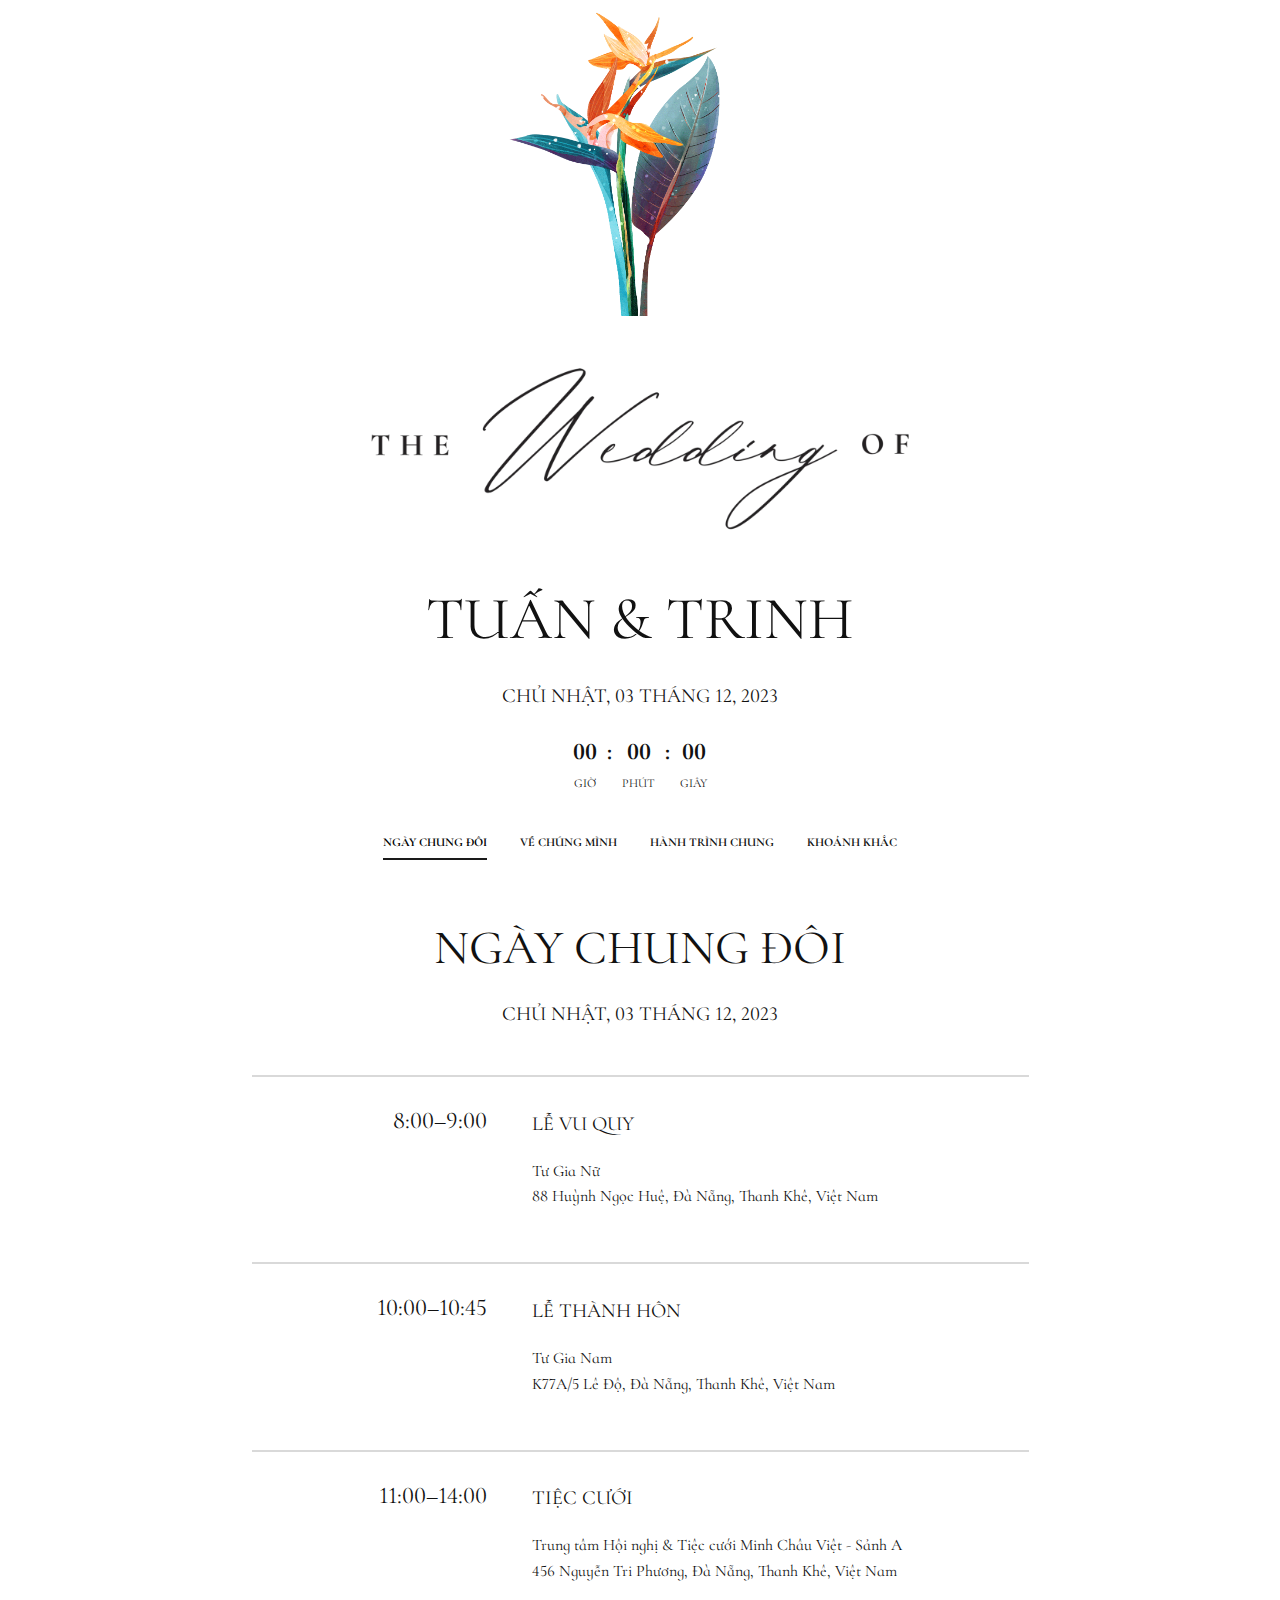
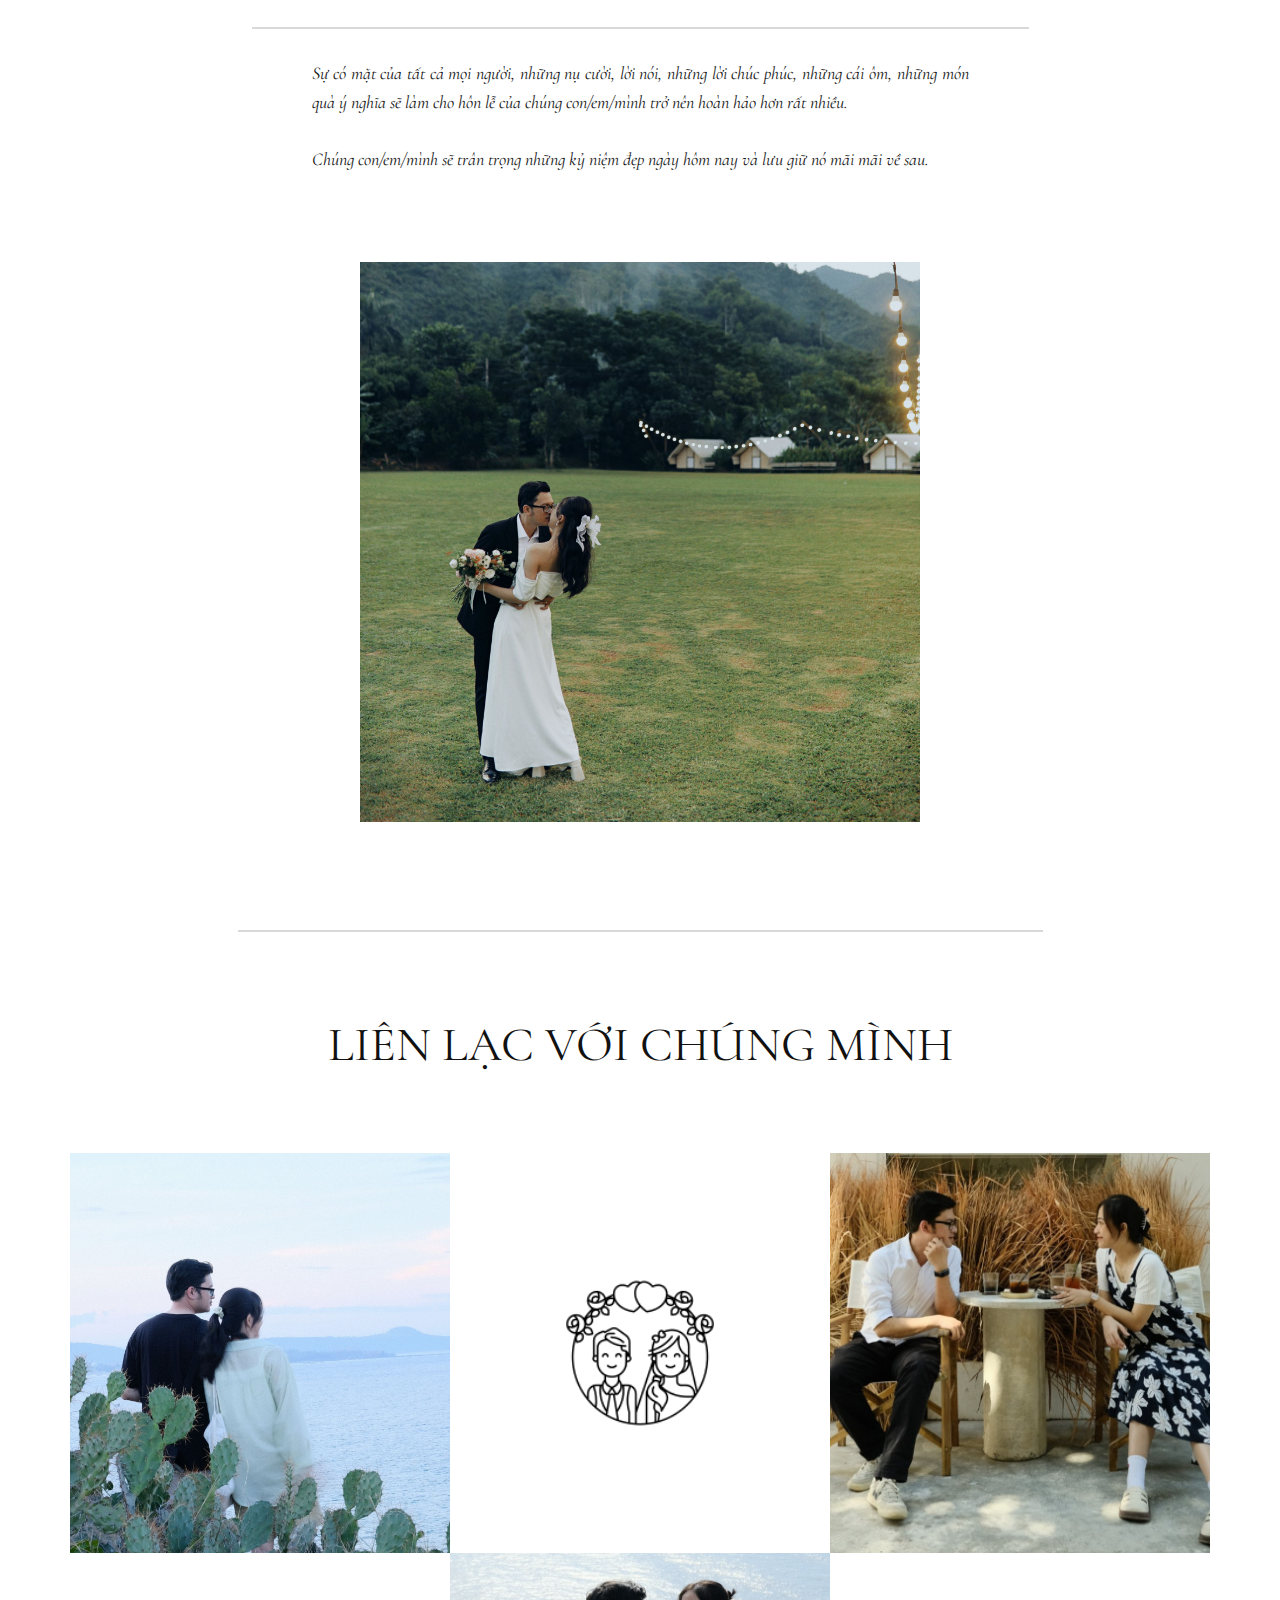
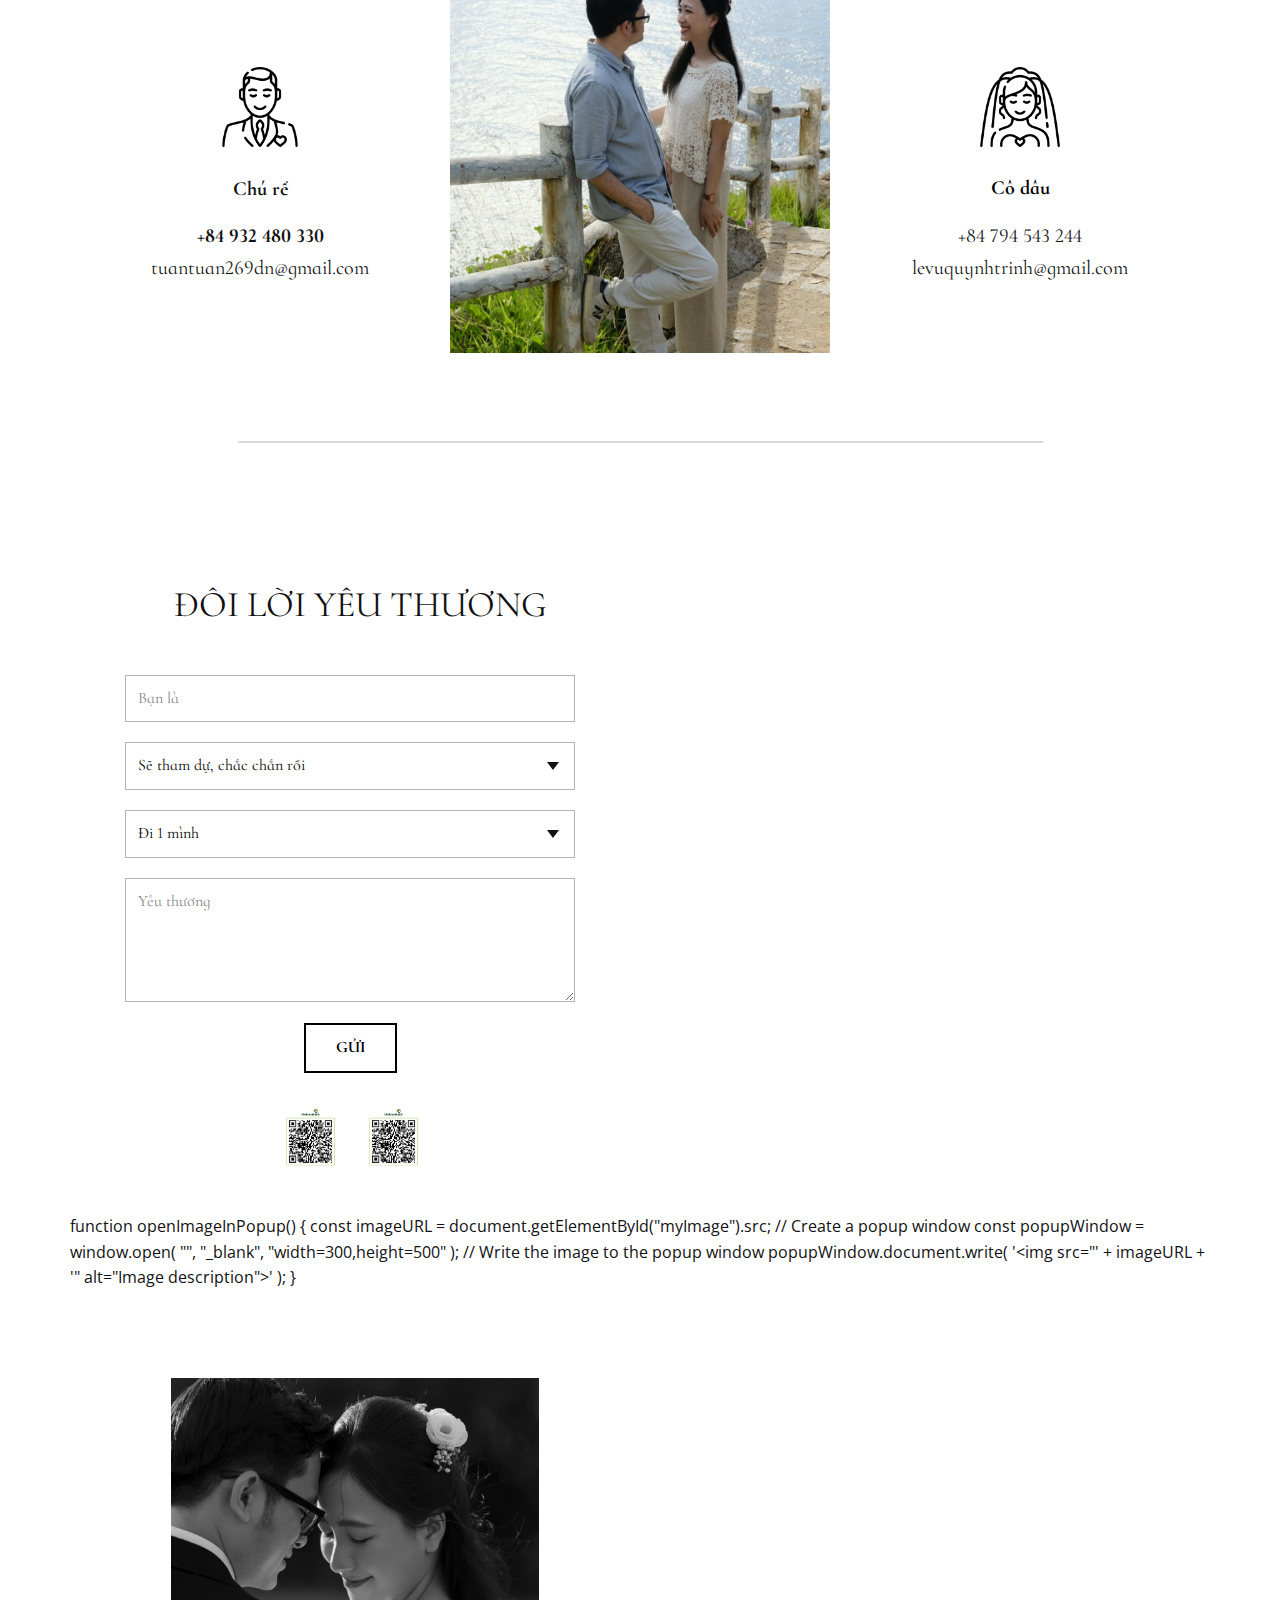
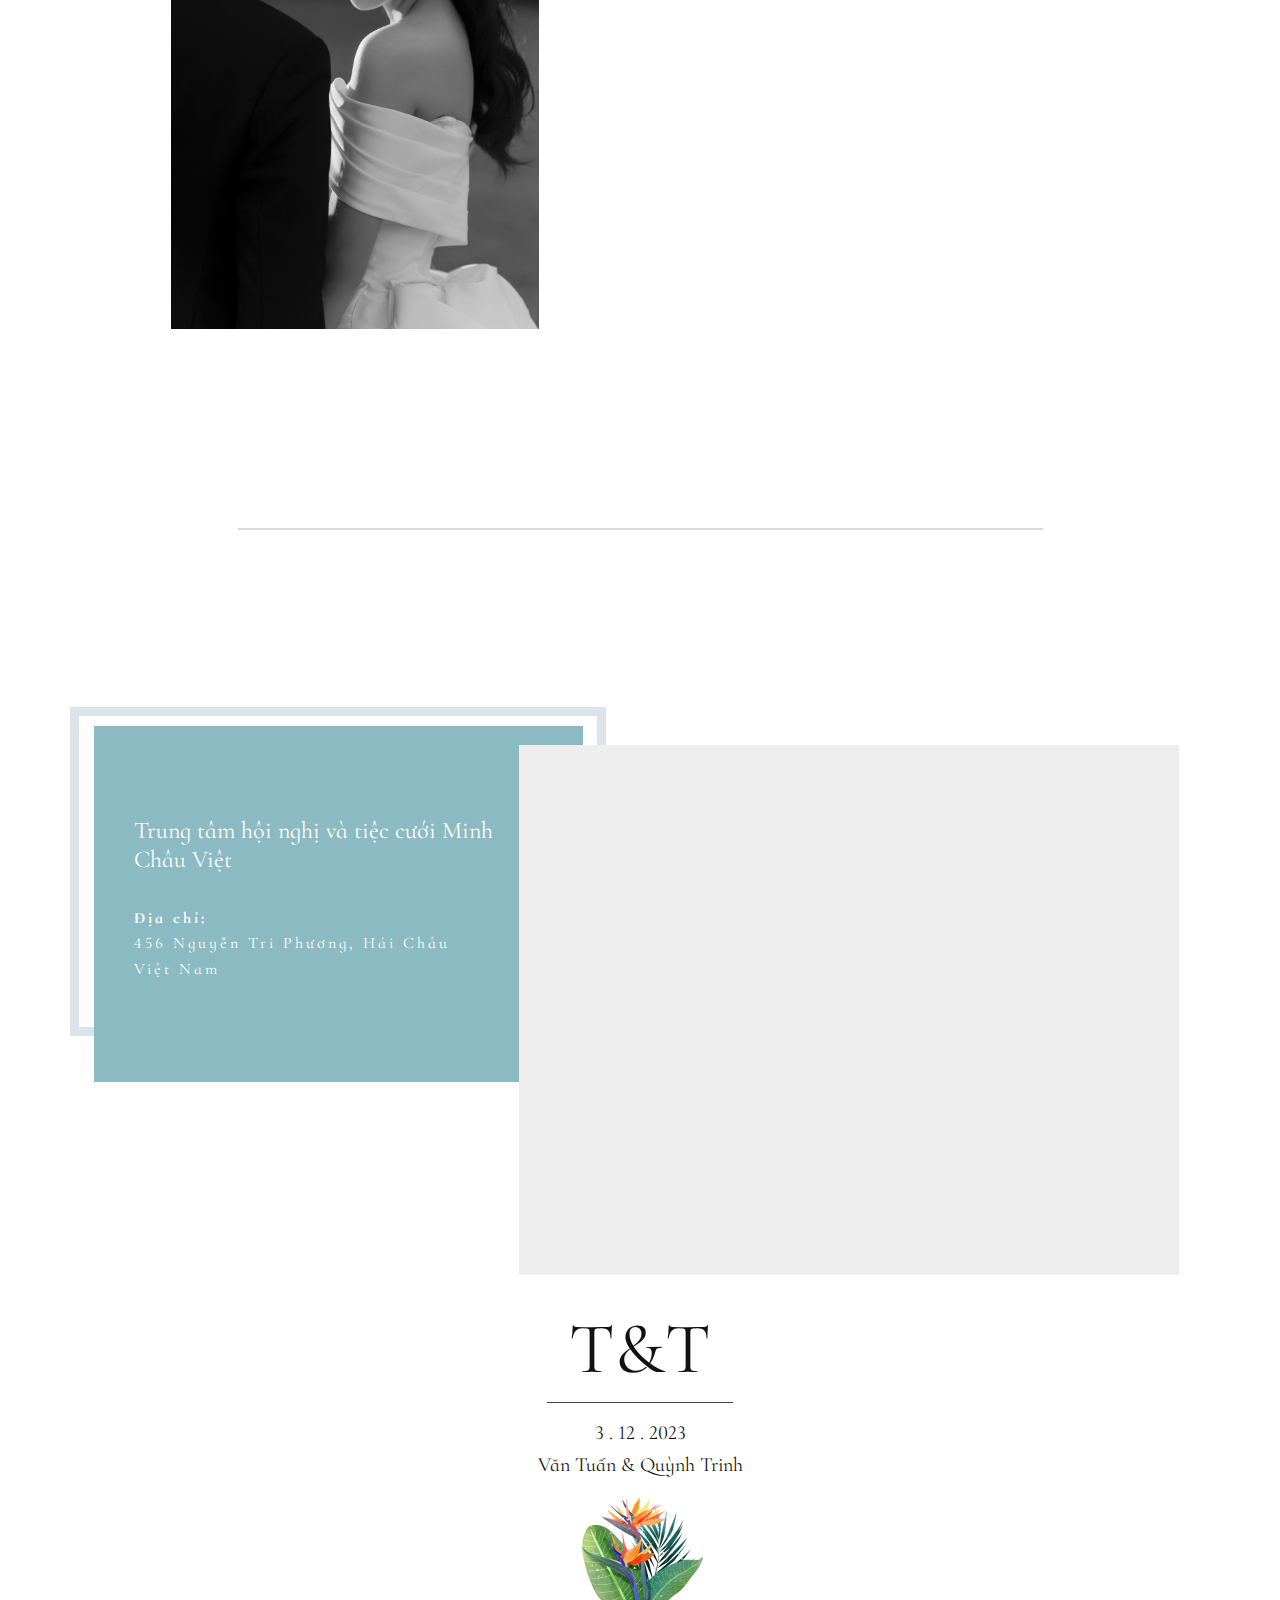
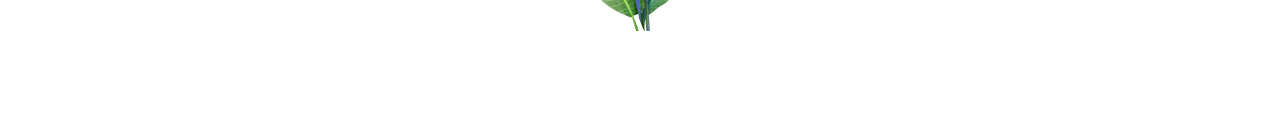
==== commit e148deee: "feat: update home page" ====
--- a/index.html
+++ b/index.html
@@ -203,7 +203,7 @@
           data-animation-direction=""
           id="sec-d804">
           <div
-            class="u-clearfix u-sheet u-valign-top-lg u-valign-top-md u-valign-top-xl u-sheet-2">
+            class="u-clearfix u-sheet u-valign-middle-lg u-valign-middle-md u-valign-middle-xl u-sheet-2">
             <nav
               class="u-align-center-lg u-align-center-md u-align-center-sm u-align-center-xl u-align-left-xs u-menu u-menu-one-level u-offcanvas u-menu-1"
               data-responsive-from="SM"
@@ -318,7 +318,11 @@
             </nav>
             <p
               class="u-custom-font u-enable-responsive u-hidden-lg u-hidden-md u-hidden-xl u-large-text u-text u-text-default-xs u-text-variant u-text-3">
-              T&amp;T
+              <a
+                class="u-active-none u-border-none u-btn u-button-link u-button-style u-custom-font u-hover-none u-none u-text-body-color u-btn-1"
+                data-href="https://nicepage.com"
+                >T&amp;T</a
+              >
             </p>
           </div>
 
@@ -400,26 +404,24 @@
         </div>
       </div>
     </section>
-    <section
-      class="u-clearfix u-container-align-center u-section-2"
-      id="sec-8926">
-      <div class="u-clearfix u-sheet u-valign-top-xs u-sheet-1">
+    <section class="u-clearfix u-section-2" id="sec-8926">
+      <div class="u-clearfix u-sheet u-sheet-1">
         <img
-          class="u-expanded-width-xs u-image u-image-default u-image-1"
-          src="images/tuan-trinh1.JPG"
+          class="u-image u-image-default u-preserve-proportions u-image-1"
+          src="images/cover.JPG"
           alt=""
           data-image-width="4215"
-          data-image-height="3372" />
+          data-image-height="4215" />
       </div>
     </section>
     <section class="u-clearfix u-section-3" id="sec-ecb2">
       <div class="u-clearfix u-sheet u-sheet-1">
+        <div
+          class="u-border-2 u-border-grey-15 u-line u-line-horizontal u-line-1"></div>
         <h2 class="u-align-center u-custom-font u-text u-text-1">
           Liên lạc với chúng mình
         </h2>
         <div
-          class="u-border-5 u-border-grey-15 u-line u-line-horizontal u-line-1"></div>
-        <div
           class="data-layout-selected u-clearfix u-expanded-width u-layout-wrap u-layout-wrap-1">
           <div class="u-layout">
             <div class="u-layout-row">
@@ -431,19 +433,16 @@
                   class="u-container-layout u-valign-middle u-container-layout-1"></div>
               </div>
               <div
-                class="u-container-style u-layout-cell u-size-20 u-layout-cell-2">
+                class="u-container-align-center u-container-style u-layout-cell u-size-20 u-layout-cell-2">
                 <div
                   class="u-container-layout u-valign-middle u-container-layout-2">
-                  <img
-                    class="u-image u-image-default u-image-2"
-                    src="images/IMG_8113.jpg"
-                    alt=""
-                    data-image-width="330"
-                    data-image-height="502" />
-                </div>
-              </div>
-              <div
-                class="u-container-align-center u-container-style u-image u-layout-cell u-size-20 u-image-3"
+                  <span class="u-file-icon u-icon u-icon-1"
+                    ><img src="images/4342051.png" alt=""
+                  /></span>
+                </div>
+              </div>
+              <div
+                class="u-container-align-center u-container-style u-image u-layout-cell u-size-20 u-image-2"
                 data-image-width="1080"
                 data-image-height="810">
                 <div class="u-container-layout u-container-layout-3"></div>
@@ -458,9 +457,8 @@
               <div
                 class="u-container-style u-layout-cell u-size-20 u-layout-cell-4">
                 <div class="u-container-layout u-container-layout-4">
-                  <span
-                    class="u-align-center u-file-icon u-flip-horizontal u-icon u-icon-1"
-                    ><img src="images/3074123.png" alt=""
+                  <span class="u-align-center u-file-icon u-icon u-icon-2"
+                    ><img src="images/3074065.png" alt=""
                   /></span>
                   <h5 class="u-align-center u-custom-font u-text u-text-2">
                     Chú rể
@@ -472,16 +470,16 @@
                 </div>
               </div>
               <div
-                class="u-container-align-center u-container-style u-image u-layout-cell u-size-20 u-image-4"
-                data-image-width="1170"
-                data-image-height="1170">
+                class="u-container-align-center u-container-style u-image u-layout-cell u-size-20 u-image-3"
+                data-image-width="1952"
+                data-image-height="1952">
                 <div class="u-container-layout u-container-layout-5"></div>
               </div>
               <div
                 class="u-container-style u-layout-cell u-size-20 u-layout-cell-6">
                 <div class="u-container-layout u-container-layout-6">
-                  <span class="u-file-icon u-flip-horizontal u-icon u-icon-2"
-                    ><img src="images/3074116.png" alt=""
+                  <span class="u-file-icon u-icon u-icon-3"
+                    ><img src="images/3074060.png" alt=""
                   /></span>
                   <h5
                     class="u-align-center u-custom-font u-text u-text-black u-text-4">
@@ -495,41 +493,12 @@
             </div>
           </div>
         </div>
-        <div
-          class="data-layout-selected u-clearfix u-expanded-width u-layout-wrap u-layout-wrap-3">
-          <div class="u-layout">
-            <div class="u-layout-row">
-              <div
-                class="u-container-align-center u-container-style u-image u-layout-cell u-size-20 u-image-5"
-                data-image-width="1952"
-                data-image-height="1952">
-                <div class="u-container-layout u-container-layout-7"></div>
-              </div>
-              <div
-                class="u-container-style u-layout-cell u-size-20 u-layout-cell-8">
-                <div
-                  class="u-container-layout u-valign-middle u-container-layout-8">
-                  <img
-                    class="u-image u-image-default u-image-6"
-                    src="images/IMG_4918.JPG"
-                    alt=""
-                    data-image-width="660"
-                    data-image-height="945" />
-                </div>
-              </div>
-              <div
-                class="u-container-align-center u-container-style u-image u-layout-cell u-size-20 u-image-7"
-                data-image-width="1170"
-                data-image-height="1170">
-                <div class="u-container-layout u-container-layout-9"></div>
-              </div>
-            </div>
-          </div>
-        </div>
       </div>
     </section>
     <section class="u-clearfix u-section-4" id="sec-0843">
-      <div class="u-clearfix u-sheet u-sheet-1">
+      <div class="u-clearfix u-sheet u-valign-top u-sheet-1">
+        <div
+          class="u-border-2 u-border-grey-15 u-line u-line-horizontal u-line-1"></div>
         <div
           class="data-layout-selected u-clearfix u-expanded-width u-layout-wrap u-layout-wrap-1">
           <div class="u-layout">
@@ -537,12 +506,11 @@
               <div
                 class="u-align-center u-container-style u-layout-cell u-size-30 u-layout-cell-1">
                 <div
-                  class="u-container-layout u-valign-middle u-container-layout-1">
+                  class="u-container-layout u-valign-bottom-lg u-valign-bottom-md u-valign-bottom-sm u-valign-bottom-xs u-container-layout-1">
                   <h2 class="u-custom-font u-text u-text-1">
                     Đôi Lời Yêu Thương
                   </h2>
-                  <div
-                    class="custom-expanded u-align-center-sm u-align-center-xs u-form u-form-1">
+                  <div class="custom-expanded u-form u-form-1">
                     <form
                       action="https://forms.nicepagesrv.com/v2/form/process"
                       class="u-clearfix u-form-spacing-20 u-form-vertical u-inner-form"
@@ -683,15 +651,63 @@
                         value="c089f641-3479-e2c8-58e3-928c1f11ccc1" />
                     </form>
                   </div>
-                </div>
-              </div>
+                  <div class="custom-expanded u-list u-list-1">
+                    <div class="u-repeater u-repeater-1">
+                      <div
+                        class="u-container-align-center u-container-style u-list-item u-repeater-item">
+                        <div
+                          class="u-container-layout u-similar-container u-valign-top u-container-layout-2">
+                          <img
+                            class="u-file-link u-hover-feature u-image u-image-default u-image-1"
+                            src="images/IMG_8113-11.jpg"
+                            alt=""
+                            data-image-width="330"
+                            data-image-height="502"
+                            data-href="files/IMG_8113.jpg" />
+                        </div>
+                      </div>
+                      <div
+                        class="u-container-style u-list-item u-repeater-item">
+                        <div
+                          class="u-container-layout u-similar-container u-valign-top u-container-layout-3">
+                          <img
+                            class="u-file-link u-hover-feature u-image u-image-default u-image-2"
+                            src="images/IMG_8113-11.jpg"
+                            alt=""
+                            data-image-width="330"
+                            data-image-height="502"
+                            data-href="files/IMG_4918.JPG" />
+                        </div>
+                      </div>
+                    </div>
+                  </div>
+                </div>
+              </div>
+              <script>
+                function openImageInPopup() {
+                  const imageURL = document.getElementById("myImage").src;
+
+                  // Create a popup window
+                  const popupWindow = window.open(
+                    "",
+                    "_blank",
+                    "width=300,height=500"
+                  );
+
+                  // Write the image to the popup window
+                  popupWindow.document.write(
+                    '<img src="' + imageURL + '" alt="Image description">'
+                  );
+                }
+              </script>
               <div
                 class="u-container-style u-layout-cell u-size-30 u-layout-cell-2">
                 <div
-                  class="u-container-layout u-valign-bottom u-container-layout-2">
+                  class="u-container-layout u-valign-middle u-container-layout-4">
                   <img
-                    class="u-expanded-width u-image u-image-1"
-                    src="images/IW8A5504.JPG"
+                    class="u-expanded-width-lg u-expanded-width-md u-expanded-width-sm u-expanded-width-xs u-image u-image-default u-image-3"
+                    src="images/IW8A5167.JPG"
+                    alt=""
                     data-image-width="1080"
                     data-image-height="1620" />
                 </div>
@@ -699,30 +715,32 @@
             </div>
           </div>
         </div>
+        <div
+          class="u-border-2 u-border-grey-15 u-expanded-width-xs u-line u-line-horizontal u-line-2"></div>
       </div>
     </section>
     <section class="u-clearfix u-section-5" id="carousel_e3ab">
       <div class="u-clearfix u-sheet u-sheet-1">
         <div
-          class="u-border-9 u-border-custom-color-2 u-shape u-shape-rectangle u-shape-1"></div>
+          class="u-border-9 u-border-custom-color-2 u-expanded-width-xs u-shape u-shape-rectangle u-shape-1"></div>
+        <div
+          class="u-align-left u-container-style u-custom-color-6 u-group u-group-1">
+          <div class="u-container-layout u-container-layout-1">
+            <h4 class="u-custom-font u-text u-text-1">
+              Trung tâm hội nghị và tiệc cưới Minh Châu Việt
+            </h4>
+            <p class="u-custom-font u-text u-text-2">
+              <b>Địa chỉ:</b> <br />456 Nguyễn Tri Phương, Hải Châu<br />Việt
+              Nam
+            </p>
+          </div>
+        </div>
         <div class="u-grey-light-2 u-map u-map-1">
           <div class="embed-responsive">
             <iframe
               class="embed-responsive-item"
               src="https://maps.google.com/maps?output=embed&amp;q=456%20Nguy%E1%BB%85n%20Tri%20Ph%C6%B0%C6%A1ng%2C%20H%C3%B2a%20Thu%E1%BA%ADn%20%C4%90%C3%B4ng%2C%20H%E1%BA%A3i%20Ch%C3%A2u%2C%20%C4%90%C3%A0%20N%E1%BA%B5ng%20550000%2C%20Vietnam&amp;z=15&amp;t=m&amp;hl=en"
               data-map="[base64]"></iframe>
-          </div>
-        </div>
-        <div
-          class="u-align-left u-container-style u-custom-color-6 u-group u-group-1">
-          <div class="u-container-layout u-container-layout-1">
-            <h4 class="u-custom-font u-text u-text-1">
-              Trung tâm hội nghị và tiệc cưới<br />Minh Châu Việt
-            </h4>
-            <p class="u-custom-font u-text u-text-2">
-              <b>Địa chỉ:</b> <br />456 Nguyễn Tri Phương, Hải Châu<br />Việt
-              Nam
-            </p>
           </div>
         </div>
       </div>
--- a/nicepage.css
+++ b/nicepage.css
@@ -43437,11 +43437,11 @@
 }
 
 .u-header .u-sheet-2 {
-  min-height: 32px;
+  min-height: 34px;
 }
 
 .u-header .u-menu-1 {
-  margin: 0 auto 27px;
+  margin: 0 auto;
 }
 
 .u-header .u-nav-1 {
@@ -43461,7 +43461,13 @@
 .u-header .u-text-3 {
   font-family: "Cormorant Infant";
   width: auto;
+  font-weight: normal;
   margin: -28px auto 60px;
+}
+
+.u-header .u-btn-1 {
+  background-image: none;
+  font-family: "Cormorant Infant";
 }
 @media (max-width: 1199px) {
   .u-header .u-image-2 {
@@ -43472,11 +43478,7 @@
     margin-top: -54px;
   }
 }
-@media (max-width: 1199px) {
-  .u-header .u-text-3 {
-    font-weight: normal;
-  }
-}
+
 
 
 @media (max-width: 767px) {
@@ -43494,17 +43496,22 @@
   }
 }
 @media (max-width: 767px) {
+  .u-header .u-sheet-2 {
+    min-height: 32px;
+  }
+
   .u-header .u-menu-1 {
     width: auto;
-    margin-top: 2px;
-    margin-bottom: 0;
     margin-left: 0;
   }
 
   .u-header .u-text-3 {
     width: 39px;
-    margin-top: -30px;
     margin-bottom: 0;
+  }
+
+  .u-header .u-btn-1 {
+    padding: 0;
   }
 }
 @media (max-width: 575px) {
--- a/home.css
+++ b/home.css
@@ -1,5 +1,5 @@
 .u-section-1 .u-sheet-1 {
-  min-height: 1122px;
+  min-height: 1039px;
 }
 
 .u-section-1 .u-text-1 {
@@ -93,25 +93,31 @@
 
 .u-section-1 .u-group-1 {
   width: 777px;
-  min-height: 250px;
+  min-height: 194px;
   height: auto;
   margin: 0 auto 60px;
 }
 
 .u-section-1 .u-container-layout-4 {
-  padding: 30px;
+  padding-left: 30px;
+  padding-right: 30px;
 }
 
 .u-section-1 .u-text-12 {
   font-family: "Cormorant Infant";
   font-size: 1.125rem;
   font-style: italic;
-  margin: 0 30px;
+  margin: 30px 30px 0;
 }
 
 @media (max-width: 1199px) {
   .u-section-1 .u-group-1 {
     height: auto;
+  }
+
+  .u-section-1 .u-container-layout-4 {
+    padding-top: 30px;
+    padding-bottom: 30px;
   }
 }
 
@@ -328,59 +334,56 @@
     width: 340px;
   }
 }.u-section-2 .u-sheet-1 {
-  min-height: 445px;
+  min-height: 631px;
 }
 
 .u-section-2 .u-image-1 {
-  width: 570px;
-  height: 456px;
-  margin: -91px auto 60px;
+  width: 560px;
+  height: 560px;
+  margin: -37px auto 60px;
 }
 
 @media (max-width: 767px) {
   .u-section-2 .u-sheet-1 {
-    min-height: 421px;
+    min-height: 611px;
   }
 
   .u-section-2 .u-image-1 {
     width: 540px;
-    height: 432px;
+    height: 540px;
   }
 }
 
 @media (max-width: 575px) {
   .u-section-2 .u-sheet-1 {
-    min-height: 261px;
+    min-height: 155px;
   }
 
   .u-section-2 .u-image-1 {
-    height: 272px;
-    margin-top: 0;
-    margin-right: initial;
-    margin-left: initial;
-    width: auto;
+    width: 340px;
+    height: 340px;
   }
 }.u-section-3 .u-sheet-1 {
-  min-height: 1552px;
+  min-height: 1111px;
+}
+
+.u-section-3 .u-line-1 {
+  width: 805px;
+  transform-origin: left center 0px;
+  margin: 0 auto;
 }
 
 .u-section-3 .u-text-1 {
   text-transform: uppercase;
-  font-size: 2.25rem;
-  font-weight: 700;
+  font-size: 3rem;
   font-family: "Cormorant Infant";
   width: 770px;
-  margin: 89px auto 0;
-}
-
-.u-section-3 .u-line-1 {
-  width: 65px;
-  transform-origin: right center 0px;
-  margin: 30px auto 0;
+  font-weight: normal;
+  margin: 87px auto 0;
 }
 
 .u-section-3 .u-layout-wrap-1 {
-  margin-top: 49px;
+  margin-top: 81px;
   margin-bottom: 0;
 }
 
@@ -402,14 +405,13 @@
   padding: 30px;
 }
 
+.u-section-3 .u-icon-1 {
+  width: 150px;
+  height: 150px;
+  margin: 0 auto;
+}
+
 .u-section-3 .u-image-2 {
-  width: 260px;
-  height: 326px;
-  object-position: 50% 0%;
-  margin: 0 auto;
-}
-
-.u-section-3 .u-image-3 {
   min-height: 400px;
   background-image: url("images/LEVT06491.JPG");
   background-position: 50% 50%;
@@ -421,7 +423,7 @@
 
 .u-section-3 .u-layout-wrap-2 {
   margin-top: 0;
-  margin-bottom: 0;
+  margin-bottom: 60px;
 }
 
 .u-section-3 .u-layout-cell-4 {
@@ -432,11 +434,9 @@
   padding: 30px 8px;
 }
 
-.u-section-3 .u-icon-1 {
+.u-section-3 .u-icon-2 {
   height: 80px;
   width: 80px;
-  transform-origin: center center 0px;
-  transform: scaleX(-1);
   margin: 84px auto 0;
 }
 
@@ -454,9 +454,9 @@
   margin: 19px 11px 0;
 }
 
-.u-section-3 .u-image-4 {
+.u-section-3 .u-image-3 {
   min-height: 400px;
-  background-image: url("images/IMG_9472.jpg");
+  background-image: url("images/LEVT1432.JPG");
   background-position: 50% 50%;
 }
 
@@ -472,11 +472,9 @@
   padding: 30px 19px;
 }
 
-.u-section-3 .u-icon-2 {
+.u-section-3 .u-icon-3 {
   height: 80px;
   width: 80px;
-  transform-origin: center center 0px;
-  transform: scaleX(-1);
   margin: 84px auto 0;
 }
 
@@ -494,57 +492,12 @@
   margin: 20px 0 0;
 }
 
-.u-section-3 .u-layout-wrap-3 {
-  margin-top: 0;
-  margin-bottom: 60px;
-}
-
-.u-section-3 .u-image-5 {
-  min-height: 400px;
-  background-image: url("images/LEVT1432.JPG");
-  background-position: 50% 50%;
-}
-
-.u-section-3 .u-container-layout-7 {
-  padding: 30px;
-}
-
-.u-section-3 .u-layout-cell-8 {
-  min-height: 400px;
-}
-
-.u-section-3 .u-container-layout-8 {
-  padding: 30px;
-}
-
-.u-section-3 .u-image-6 {
-  width: 255px;
-  height: 302px;
-  object-position: 50% 0%;
-  margin: 0 auto;
-}
-
-.u-section-3 .u-image-7 {
-  min-height: 400px;
-  background-image: url("images/IMG_9710.jpg");
-  background-position: 50% 50%;
-}
-
-.u-section-3 .u-container-layout-9 {
-  padding: 30px;
-}
-
 @media (max-width: 1199px) {
   .u-section-3 .u-sheet-1 {
     min-height: 1342px;
   }
 
-  .u-section-3 .u-text-1 {
-    margin-top: 36px;
-  }
-
   .u-section-3 .u-layout-wrap-1 {
-    margin-top: 220px;
     position: relative;
   }
 
@@ -557,16 +510,16 @@
   }
 
   .u-section-3 .u-image-2 {
-    width: 253px;
-    height: 317px;
-  }
-
-  .u-section-3 .u-image-3 {
     min-height: 330px;
   }
 
   .u-section-3 .u-layout-cell-4 {
     min-height: 330px;
+  }
+
+  .u-section-3 .u-icon-2 {
+    transform-origin: center center 0px;
+    transform: scaleX(-1);
   }
 
   .u-section-3 .u-text-2 {
@@ -579,7 +532,7 @@
     margin-right: 0;
   }
 
-  .u-section-3 .u-image-4 {
+  .u-section-3 .u-image-3 {
     min-height: 330px;
   }
 
@@ -587,21 +540,9 @@
     min-height: 330px;
   }
 
-  .u-section-3 .u-image-5 {
-    min-height: 330px;
-  }
-
-  .u-section-3 .u-layout-cell-8 {
-    min-height: 330px;
-  }
-
-  .u-section-3 .u-image-6 {
-    width: 253px;
-    height: 300px;
-  }
-
-  .u-section-3 .u-image-7 {
-    min-height: 330px;
+  .u-section-3 .u-icon-3 {
+    transform-origin: center center 0px;
+    transform: scaleX(-1);
   }
 }
 
@@ -610,13 +551,12 @@
     min-height: 1111px;
   }
 
+  .u-section-3 .u-line-1 {
+    width: 720px;
+  }
+
   .u-section-3 .u-text-1 {
-    margin-top: -23px;
     width: 720px;
-  }
-
-  .u-section-3 .u-layout-wrap-1 {
-    margin-top: 279px;
   }
 
   .u-section-3 .u-image-1 {
@@ -628,41 +568,19 @@
   }
 
   .u-section-3 .u-image-2 {
-    width: 180px;
-    height: 226px;
+    min-height: 253px;
+  }
+
+  .u-section-3 .u-layout-cell-4 {
+    min-height: 253px;
   }
 
   .u-section-3 .u-image-3 {
     min-height: 253px;
   }
 
-  .u-section-3 .u-layout-cell-4 {
-    min-height: 253px;
-  }
-
-  .u-section-3 .u-image-4 {
-    min-height: 253px;
-  }
-
   .u-section-3 .u-layout-cell-6 {
     min-height: 100px;
-  }
-
-  .u-section-3 .u-image-5 {
-    min-height: 253px;
-  }
-
-  .u-section-3 .u-layout-cell-8 {
-    min-height: 253px;
-  }
-
-  .u-section-3 .u-image-6 {
-    width: 180px;
-    height: 213px;
-  }
-
-  .u-section-3 .u-image-7 {
-    min-height: 253px;
   }
 }
 
@@ -671,13 +589,12 @@
     min-height: 3297px;
   }
 
+  .u-section-3 .u-line-1 {
+    width: 540px;
+  }
+
   .u-section-3 .u-text-1 {
-    margin-top: 2504px;
     width: 540px;
-  }
-
-  .u-section-3 .u-layout-wrap-1 {
-    margin-top: -2248px;
   }
 
   .u-section-3 .u-image-1 {
@@ -698,7 +615,7 @@
     padding-right: 10px;
   }
 
-  .u-section-3 .u-image-3 {
+  .u-section-3 .u-image-2 {
     min-height: 569px;
   }
 
@@ -711,7 +628,7 @@
     min-height: 569px;
   }
 
-  .u-section-3 .u-image-4 {
+  .u-section-3 .u-image-3 {
     min-height: 569px;
   }
 
@@ -724,48 +641,20 @@
     padding-left: 10px;
     padding-right: 10px;
   }
-
-  .u-section-3 .u-image-5 {
-    min-height: 569px;
-  }
-
-  .u-section-3 .u-container-layout-7 {
-    padding-left: 10px;
-    padding-right: 10px;
-  }
-
-  .u-section-3 .u-layout-cell-8 {
-    min-height: 569px;
-  }
-
-  .u-section-3 .u-container-layout-8 {
-    padding-left: 10px;
-    padding-right: 10px;
-  }
-
-  .u-section-3 .u-image-7 {
-    min-height: 569px;
-  }
-
-  .u-section-3 .u-container-layout-9 {
-    padding-left: 10px;
-    padding-right: 10px;
-  }
 }
 
 @media (max-width: 575px) {
   .u-section-3 .u-sheet-1 {
-    min-height: 2242px;
+    min-height: 2420px;
+  }
+
+  .u-section-3 .u-line-1 {
+    width: 340px;
   }
 
   .u-section-3 .u-text-1 {
     font-size: 1.5rem;
-    margin-top: 1452px;
     width: 340px;
-  }
-
-  .u-section-3 .u-layout-wrap-1 {
-    margin-top: -1183px;
   }
 
   .u-section-3 .u-image-1 {
@@ -776,52 +665,46 @@
     min-height: 358px;
   }
 
+  .u-section-3 .u-image-2 {
+    min-height: 358px;
+  }
+
+  .u-section-3 .u-layout-cell-4 {
+    min-height: 358px;
+  }
+
   .u-section-3 .u-image-3 {
     min-height: 358px;
   }
-
-  .u-section-3 .u-layout-cell-4 {
-    min-height: 358px;
-  }
-
-  .u-section-3 .u-image-4 {
-    min-height: 358px;
-  }
-
-  .u-section-3 .u-image-5 {
-    min-height: 358px;
-  }
-
-  .u-section-3 .u-layout-cell-8 {
-    min-height: 358px;
-  }
-
-  .u-section-3 .u-image-7 {
-    min-height: 358px;
-  }
 }.u-section-4 .u-sheet-1 {
-  min-height: 885px;
+  min-height: 887px;
+}
+
+.u-section-4 .u-line-1 {
+  width: 805px;
+  transform-origin: left center 0px;
+  margin: 0 auto;
 }
 
 .u-section-4 .u-layout-wrap-1 {
-  margin-top: 49px;
-  margin-bottom: 60px;
+  margin-top: 46px;
+  margin-bottom: 0;
 }
 
 .u-section-4 .u-layout-cell-1 {
-  min-height: 665px;
+  min-height: 725px;
 }
 
 .u-section-4 .u-container-layout-1 {
-  padding: 30px 50px;
+  padding: 0 50px 16px;
 }
 
 .u-section-4 .u-text-1 {
   font-family: "Cormorant Infant";
-  font-weight: 700;
   text-transform: uppercase;
   font-size: 2.25rem;
-  margin: 0 5px 0 15px;
+  font-weight: normal;
+  margin: 96px 5px 0 15px;
 }
 
 .u-section-4 .u-form-1 {
@@ -864,60 +747,114 @@
   font-family: "Cormorant Infant";
 }
 
+.u-section-4 .u-list-1 {
+  width: 156px;
+  margin: 13px auto 0 153px;
+}
+
+.u-section-4 .u-repeater-1 {
+  grid-gap: 10px 10px;
+  grid-template-columns: calc(50% - 5px) calc(50% - 5px);
+  min-height: 68px;
+}
+
+.u-section-4 .u-container-layout-2 {
+  padding: 1px 8px 9px;
+}
+
+.u-section-4 .u-image-1 {
+  width: 55px;
+  height: 58px;
+  object-position: 50% 0%;
+  transition-duration: 0.5s;
+  transform: translateX(0px) translateY(0px) scale(1) rotate(0deg);
+  margin: 0 0 0 auto;
+}
+
+.u-section-4 .u-container-layout-3 {
+  padding: 1px 8px 9px;
+}
+
+.u-section-4 .u-image-2 {
+  width: 55px;
+  height: 58px;
+  object-position: 50% 0%;
+  transition-duration: 0.5s;
+  transform: translateX(0px) translateY(0px) scale(1) rotate(0deg);
+  margin: 0 0 0 auto;
+}
+
 .u-section-4 .u-layout-cell-2 {
-  min-height: 665px;
-}
-
-.u-section-4 .u-container-layout-2 {
+  min-height: 725px;
+}
+
+.u-section-4 .u-container-layout-4 {
   padding: 30px 60px;
 }
 
-.u-section-4 .u-image-1 {
-  object-position: 50% 100%;
-  margin-top: 0;
-  margin-bottom: 0;
-  height: 605px;
+.u-section-4 .u-image-3 {
+  width: 368px;
+  height: 551px;
+  margin: 0 auto;
+}
+
+.u-section-4 .u-line-2 {
+  width: 805px;
+  transform-origin: left center 0px;
+  margin: 112px auto 0;
 }
 
 @media (max-width: 1199px) {
   .u-section-4 .u-sheet-1 {
-    min-height: 590px;
+    min-height: 760px;
   }
 
   .u-section-4 .u-layout-cell-1 {
-    min-height: 548px;
+    min-height: 828px;
   }
 
   .u-section-4 .u-text-1 {
     font-size: 3.75rem;
+    margin-top: 0;
     margin-left: 0;
     margin-right: 0;
   }
 
   .u-section-4 .u-form-1 {
+    width: 370px;
+    margin-left: 0;
     margin-right: 0;
-    margin-left: 0;
-    width: 370px;
+  }
+
+  .u-section-4 .u-list-1 {
+    margin-left: auto;
   }
 
   .u-section-4 .u-layout-cell-2 {
-    min-height: 548px;
     background-position: 50% 100%;
     background-size: 115%;
-  }
-
-  .u-section-4 .u-image-1 {
-    height: 471px;
+    min-height: 828px;
+  }
+
+  .u-section-4 .u-image-3 {
+    height: 525px;
+    margin-right: initial;
+    margin-left: initial;
+    width: auto;
   }
 }
 
 @media (max-width: 991px) {
   .u-section-4 .u-sheet-1 {
-    min-height: 466px;
+    min-height: 265px;
+  }
+
+  .u-section-4 .u-line-1 {
+    width: 720px;
   }
 
   .u-section-4 .u-layout-cell-1 {
-    min-height: 100px;
+    min-height: 877px;
   }
 
   .u-section-4 .u-container-layout-1 {
@@ -933,23 +870,43 @@
     width: 300px;
   }
 
+  .u-section-4 .u-list-1 {
+    width: 73px;
+  }
+
+  .u-section-4 .u-repeater-1 {
+    grid-template-columns: 100%;
+    min-height: 144px;
+  }
+
   .u-section-4 .u-layout-cell-2 {
-    min-height: 420px;
-  }
-
-  .u-section-4 .u-container-layout-2 {
+    min-height: 877px;
+  }
+
+  .u-section-4 .u-container-layout-4 {
     padding-left: 30px;
     padding-right: 30px;
   }
 
-  .u-section-4 .u-image-1 {
-    height: 404px;
+  .u-section-4 .u-image-3 {
+    height: 450px;
+    width: auto;
+    margin-right: initial;
+    margin-left: initial;
+  }
+
+  .u-section-4 .u-line-2 {
+    width: 720px;
   }
 }
 
 @media (max-width: 767px) {
-  .u-section-4 .u-sheet-1 {
-    min-height: 1485px;
+  .u-section-4 .u-line-1 {
+    width: 540px;
+  }
+
+  .u-section-4 .u-layout-cell-1 {
+    min-height: 100px;
   }
 
   .u-section-4 .u-container-layout-1 {
@@ -958,42 +915,120 @@
   }
 
   .u-section-4 .u-form-1 {
-    margin-left: auto;
-    margin-right: auto;
+    width: 520px;
   }
 
   .u-section-4 .u-layout-cell-2 {
-    min-height: 630px;
-  }
-
-  .u-section-4 .u-container-layout-2 {
+    min-height: 1316px;
+  }
+
+  .u-section-4 .u-container-layout-4 {
     padding-left: 10px;
     padding-right: 10px;
   }
 
-  .u-section-4 .u-image-1 {
-    height: 700px;
+  .u-section-4 .u-image-3 {
+    height: 780px;
+    width: auto;
+    margin-right: initial;
+    margin-left: initial;
+  }
+
+  .u-section-4 .u-line-2 {
+    width: 540px;
   }
 }
 
 @media (max-width: 575px) {
-  .u-section-4 .u-sheet-1 {
-    min-height: 1228px;
+  .u-section-4 .u-line-1 {
+    width: 340px;
+  }
+
+  .u-section-4 .u-layout-cell-1 {
+    min-height: 851px;
   }
 
   .u-section-4 .u-text-1 {
     font-size: 2.25rem;
   }
 
+  .u-section-4 .u-form-1 {
+    width: 320px;
+  }
+
+  .u-section-4 .u-list-1 {
+    width: 71px;
+    margin-top: 37px;
+  }
+
   .u-section-4 .u-layout-cell-2 {
-    min-height: 397px;
-  }
-
-  .u-section-4 .u-image-1 {
-    height: 431px;
-  }
+    min-height: 497px;
+  }
+
+  .u-section-4 .u-container-layout-4 {
+    padding-left: 0;
+    padding-right: 0;
+    padding-bottom: 17px;
+  }
+
+  .u-section-4 .u-image-3 {
+    height: 480px;
+    width: auto;
+    margin-right: initial;
+    margin-left: initial;
+  }
+
+  .u-section-4 .u-line-2 {
+    margin-right: initial;
+    margin-left: initial;
+    width: auto;
+  }
+}
+
+.u-section-4 .u-image-2,
+.u-section-4 .u-image-2:before,
+.u-section-4 .u-image-2 > .u-container-layout:before {
+  transition-property: fill, color, background-color, stroke-width, border-style, border-width, border-top-width, border-left-width, border-right-width, border-bottom-width, custom-border, borders, box-shadow, text-shadow, opacity, border-radius, stroke, border-color, font-size, font-style, font-weight, text-decoration, letter-spacing, transform, background-image, image-zoom, background-size, background-position;
+}
+
+.u-section-4 .u-image-2.u-image-2.u-image-2:hover {
+  transform: scale(2) !important;
+}
+
+.u-section-4 .u-image-2.u-image-2.u-image-2.hover {
+  transform: scale(2) !important;
+}
+
+.u-section-4 .u-container-layout:hover .u-image-2 {
+  transform: rotate(0deg) scale(1) translateX(0px) translateY(0px) !important;
+}
+
+.u-container-layout.hover .u-section-4 .u-image-2 {
+  transform: rotate(0deg) scale(1) translateX(0px) translateY(0px) !important;
+}
+
+.u-section-4 .u-image-1,
+.u-section-4 .u-image-1:before,
+.u-section-4 .u-image-1 > .u-container-layout:before {
+  transition-property: fill, color, background-color, stroke-width, border-style, border-width, border-top-width, border-left-width, border-right-width, border-bottom-width, custom-border, borders, box-shadow, text-shadow, opacity, border-radius, stroke, border-color, font-size, font-style, font-weight, text-decoration, letter-spacing, transform, background-image, image-zoom, background-size, background-position;
+}
+
+.u-section-4 .u-image-1.u-image-1.u-image-1:hover {
+  transform: scale(2) !important;
+}
+
+.u-section-4 .u-image-1.u-image-1.u-image-1.hover {
+  transform: scale(2) !important;
+}
+
+.u-section-4 .u-container-layout:hover .u-image-1 {
+  transform: rotate(0deg) scale(1) translateX(0px) translateY(0px) !important;
+}
+
+.u-container-layout.hover .u-section-4 .u-image-1 {
+  transform: rotate(0deg) scale(1) translateX(0px) translateY(0px) !important;
 }.u-section-5 .u-sheet-1 {
-  min-height: 750px;
+  min-height: 50vw;
 }
 
 .u-section-5 .u-shape-1 {
@@ -1002,17 +1037,11 @@
   margin: 177px auto 0 0;
 }
 
-.u-section-5 .u-map-1 {
-  width: 660px;
-  height: 530px;
-  margin: -466px 0 0 auto;
-}
-
 .u-section-5 .u-group-1 {
   width: 489px;
   min-height: 356px;
   height: auto;
-  margin: -446px auto 60px 31px;
+  margin: -310px auto 0 24px;
 }
 
 .u-section-5 .u-container-layout-1 {
@@ -1030,30 +1059,57 @@
   margin: 31px 0 0;
 }
 
+.u-section-5 .u-map-1 {
+  width: 660px;
+  height: 530px;
+  margin: -337px 31px 0 auto;
+}
+
 @media (max-width: 1199px) {
-  .u-section-5 .u-map-1 {
-    width: 556px;
+  .u-section-5 .u-sheet-1 {
+    min-height: 1120px;
+  }
+
+  .u-section-5 .u-shape-1 {
+    width: 439px;
+    height: 337px;
+    margin-top: 166px;
+    margin-left: 12px;
   }
 
   .u-section-5 .u-group-1 {
     width: 385px;
     min-height: 339px;
-    margin-left: 40px;
+    margin-top: -305px;
+    margin-left: 43px;
     height: auto;
   }
+
+  .u-section-5 .u-map-1 {
+    width: 556px;
+    margin-top: -279px;
+  }
 }
 
 @media (max-width: 991px) {
+  .u-section-5 .u-shape-1 {
+    width: 347px;
+    margin-left: 13px;
+  }
+
+  .u-section-5 .u-group-1 {
+    width: 290px;
+    margin-top: -382px;
+  }
+
+  .u-section-5 .u-container-layout-1 {
+    padding: 30px;
+  }
+
   .u-section-5 .u-map-1 {
     width: 452px;
-  }
-
-  .u-section-5 .u-group-1 {
-    width: 290px;
-  }
-
-  .u-section-5 .u-container-layout-1 {
-    padding: 30px;
+    margin-top: -222px;
+    margin-right: 0;
   }
 }
 
@@ -1064,54 +1120,53 @@
 
   .u-section-5 .u-shape-1 {
     width: 471px;
-    height: 337px;
-    margin-top: 93px;
+    height: 844px;
+    margin-top: 0;
     margin-left: 4px;
+  }
+
+  .u-section-5 .u-group-1 {
+    width: 491px;
+    min-height: 334px;
+    margin-top: -827px;
+    margin-left: auto;
   }
 
   .u-section-5 .u-map-1 {
     height: 536px;
     width: 506px;
-    margin-top: -49px;
+    margin-top: 4px;
     margin-right: auto;
-  }
-
-  .u-section-5 .u-group-1 {
-    width: 491px;
-    min-height: 334px;
-    margin-top: -887px;
-    margin-right: 0;
-    margin-left: auto;
   }
 }
 
 @media (max-width: 575px) {
   .u-section-5 .u-sheet-1 {
-    min-height: 809px;
+    min-height: 928px;
   }
 
   .u-section-5 .u-shape-1 {
-    height: 326px;
-    width: 296px;
-    margin-top: 83px;
-    margin-left: 0;
+    height: 374px;
+    margin-top: 56px;
+    margin-right: initial;
+    margin-left: initial;
+    width: auto;
+  }
+
+  .u-section-5 .u-group-1 {
+    min-height: 326px;
+    width: 292px;
+    margin-top: -350px;
+  }
+
+  .u-section-5 .u-container-layout-1 {
+    padding-left: 20px;
+    padding-right: 20px;
   }
 
   .u-section-5 .u-map-1 {
     height: 424px;
     width: 317px;
-    margin-top: -88px;
-    margin-right: 0;
-  }
-
-  .u-section-5 .u-group-1 {
-    min-height: 326px;
-    width: 316px;
-    margin-top: -762px;
-  }
-
-  .u-section-5 .u-container-layout-1 {
-    padding-left: 20px;
-    padding-right: 20px;
+    margin-top: 31px;
   }
 }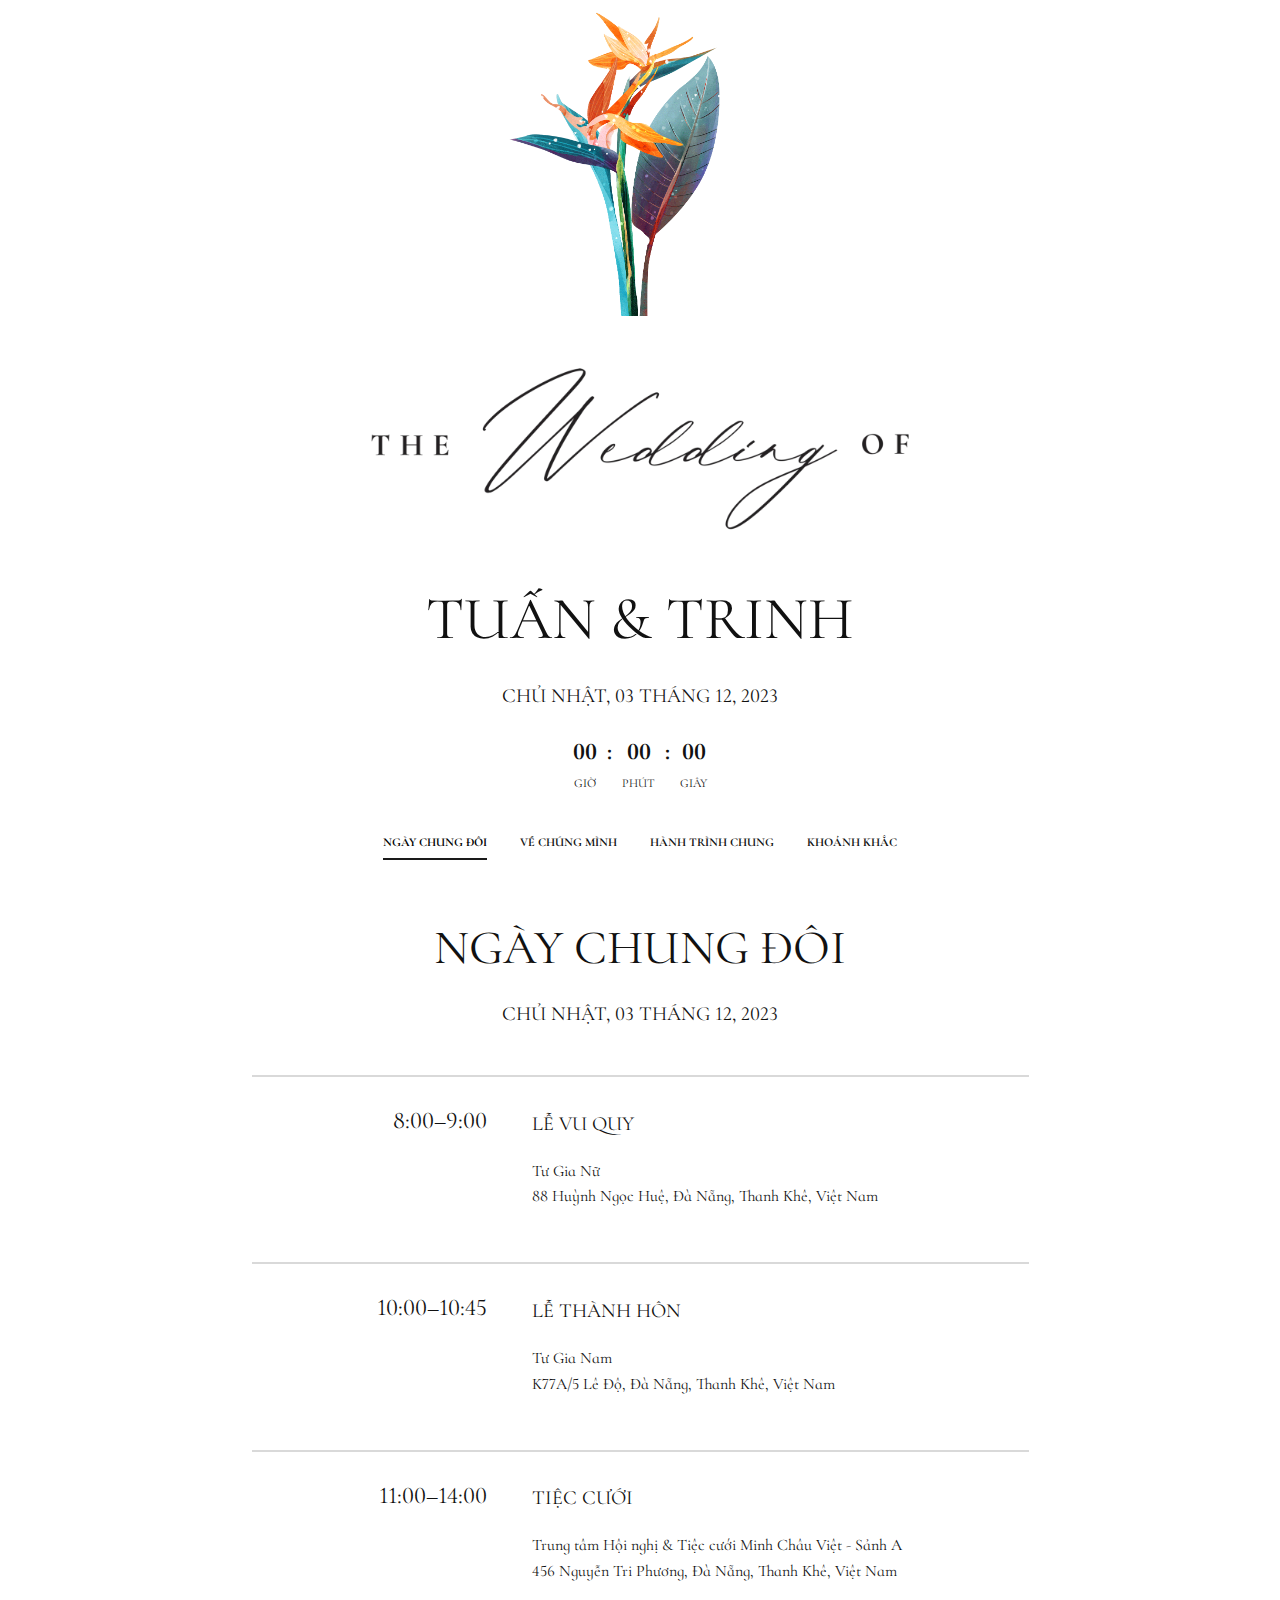
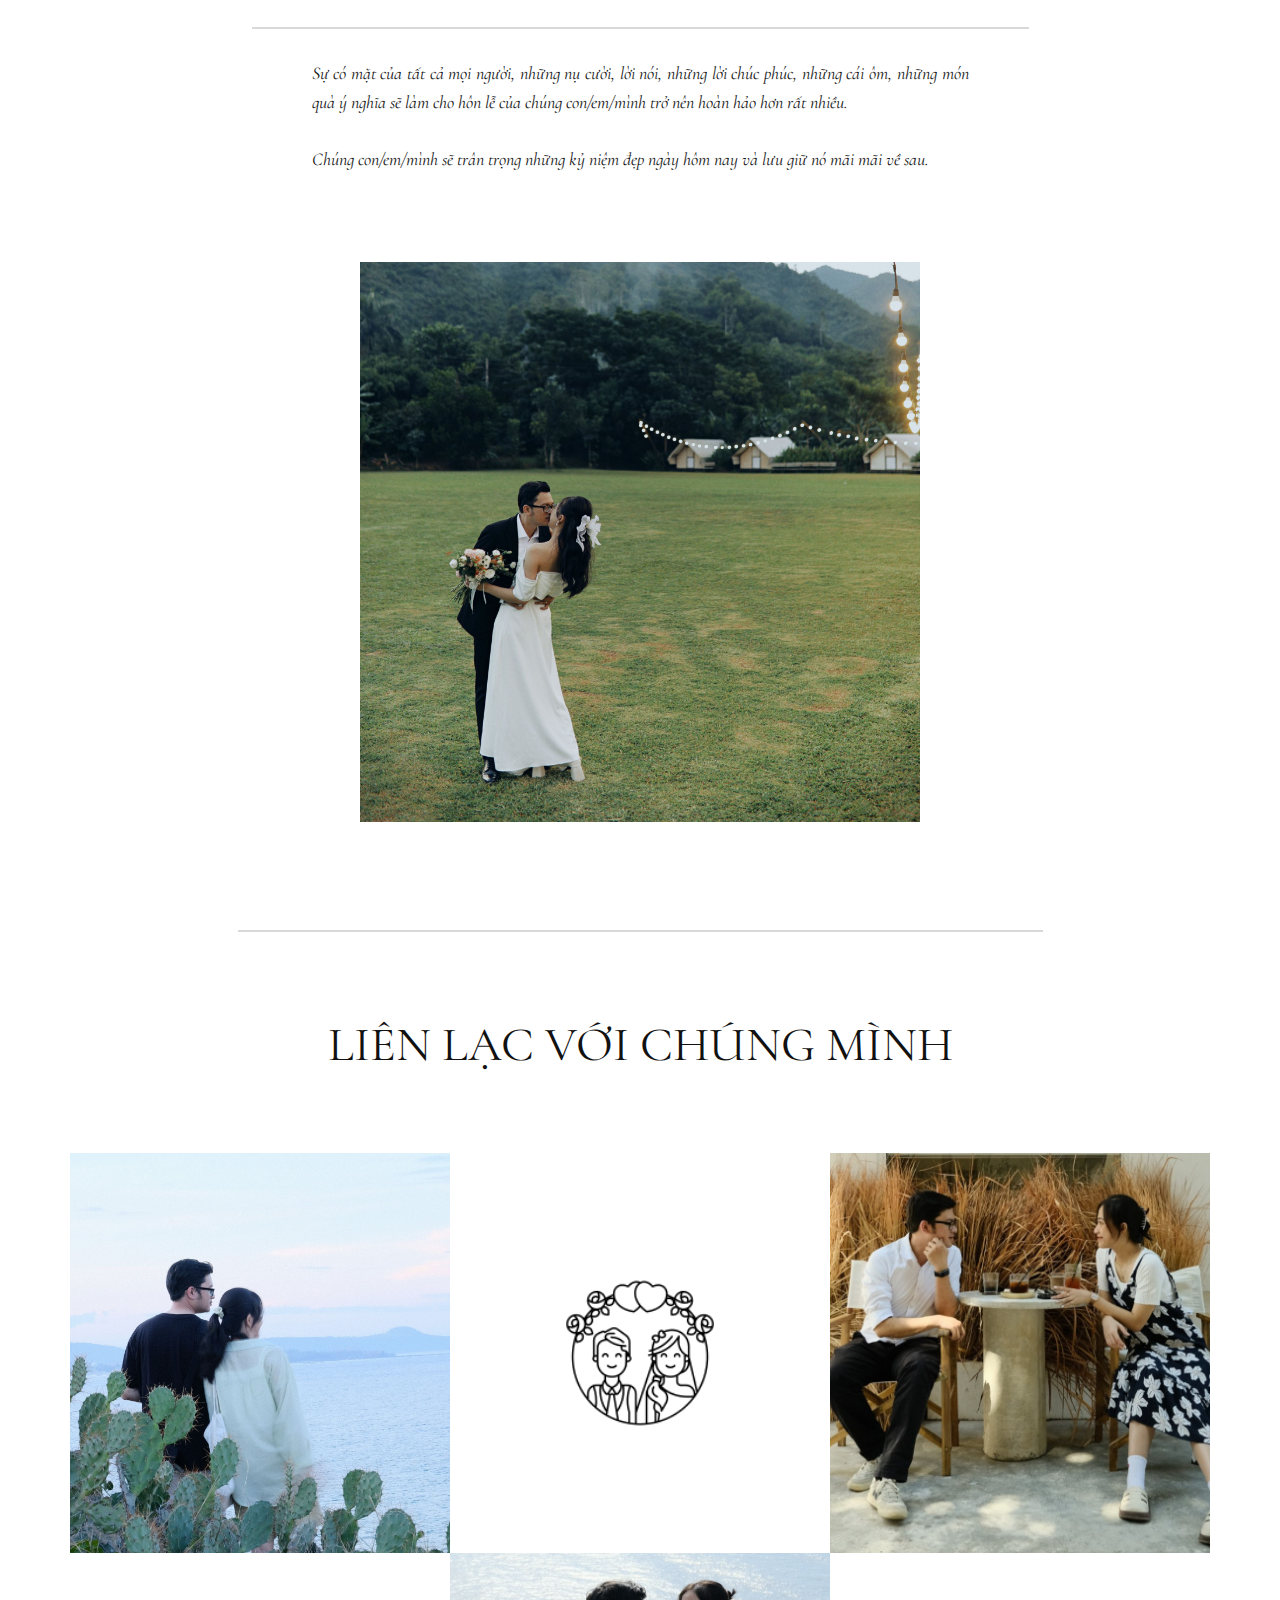
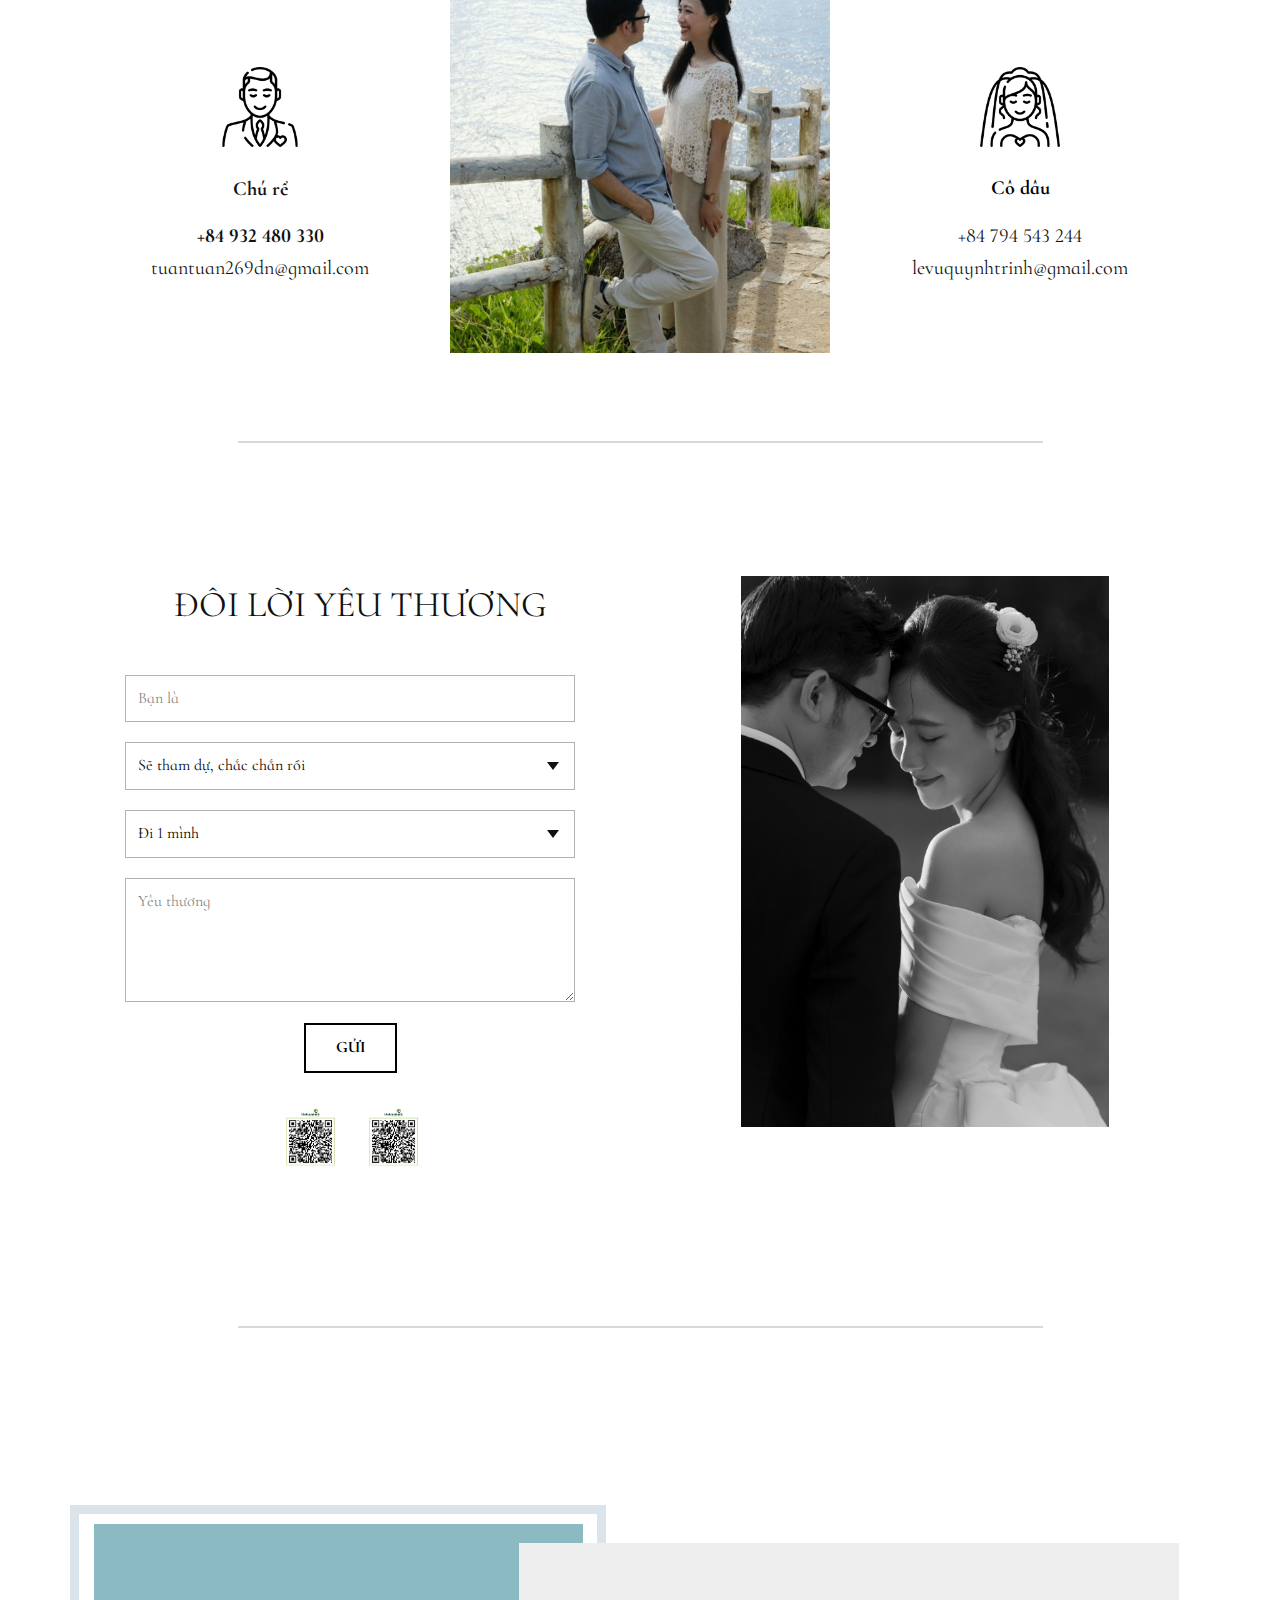
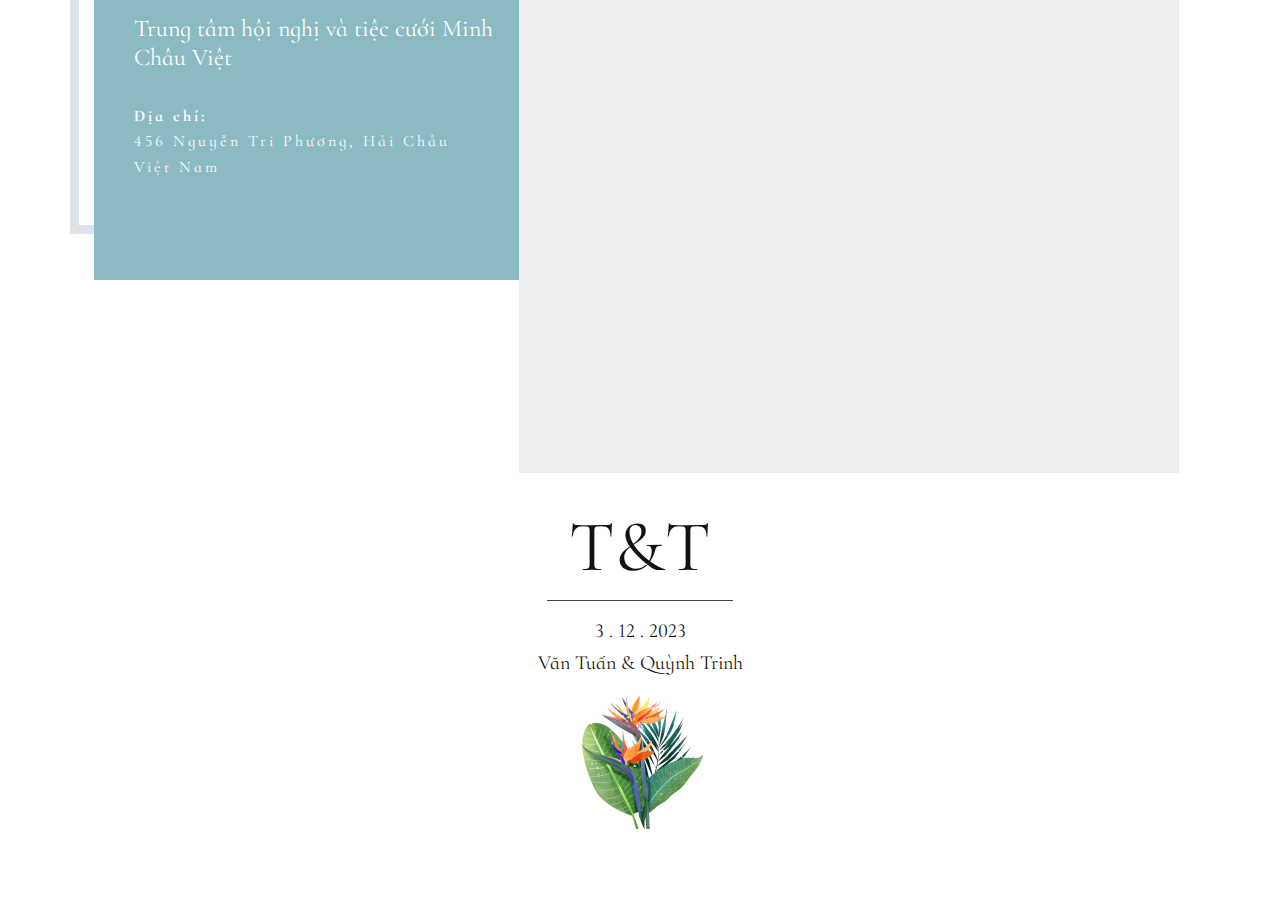
==== commit 8327b0f1: "feat: add qr modal" ====
--- a/index.html
+++ b/index.html
@@ -651,6 +651,10 @@
                         value="c089f641-3479-e2c8-58e3-928c1f11ccc1" />
                     </form>
                   </div>
+                  <div id="imageModal" class="modal">
+                    <span class="close" id="closeModal">&times;</span>
+                    <img id="modalImage" src="" alt="Image" />
+                  </div>
                   <div class="custom-expanded u-list u-list-1">
                     <div class="u-repeater u-repeater-1">
                       <div
@@ -659,11 +663,11 @@
                           class="u-container-layout u-similar-container u-valign-top u-container-layout-2">
                           <img
                             class="u-file-link u-hover-feature u-image u-image-default u-image-1"
+                            id="tring-qr"
                             src="images/IMG_8113-11.jpg"
                             alt=""
                             data-image-width="330"
-                            data-image-height="502"
-                            data-href="files/IMG_8113.jpg" />
+                            data-image-height="502" />
                         </div>
                       </div>
                       <div
@@ -672,34 +676,17 @@
                           class="u-container-layout u-similar-container u-valign-top u-container-layout-3">
                           <img
                             class="u-file-link u-hover-feature u-image u-image-default u-image-2"
+                            id="tuan-qr"
                             src="images/IMG_8113-11.jpg"
                             alt=""
                             data-image-width="330"
-                            data-image-height="502"
-                            data-href="files/IMG_4918.JPG" />
+                            data-image-height="502" />
                         </div>
                       </div>
                     </div>
                   </div>
                 </div>
               </div>
-              <script>
-                function openImageInPopup() {
-                  const imageURL = document.getElementById("myImage").src;
-
-                  // Create a popup window
-                  const popupWindow = window.open(
-                    "",
-                    "_blank",
-                    "width=300,height=500"
-                  );
-
-                  // Write the image to the popup window
-                  popupWindow.document.write(
-                    '<img src="' + imageURL + '" alt="Image description">'
-                  );
-                }
-              </script>
               <div
                 class="u-container-style u-layout-cell u-size-30 u-layout-cell-2">
                 <div
@@ -719,6 +706,7 @@
           class="u-border-2 u-border-grey-15 u-expanded-width-xs u-line u-line-horizontal u-line-2"></div>
       </div>
     </section>
+    <script type="text/javascript" src="home.js"></script>
     <section class="u-clearfix u-section-5" id="carousel_e3ab">
       <div class="u-clearfix u-sheet u-sheet-1">
         <div
--- a/home.css
+++ b/home.css
@@ -333,7 +333,8 @@
   .u-section-1 .u-group-1 {
     width: 340px;
   }
-}.u-section-2 .u-sheet-1 {
+}
+.u-section-2 .u-sheet-1 {
   min-height: 631px;
 }
 
@@ -363,7 +364,8 @@
     width: 340px;
     height: 340px;
   }
-}.u-section-3 .u-sheet-1 {
+}
+.u-section-3 .u-sheet-1 {
   min-height: 1111px;
 }
 
@@ -676,7 +678,8 @@
   .u-section-3 .u-image-3 {
     min-height: 358px;
   }
-}.u-section-4 .u-sheet-1 {
+}
+.u-section-4 .u-sheet-1 {
   min-height: 887px;
 }
 
@@ -988,7 +991,12 @@
 .u-section-4 .u-image-2,
 .u-section-4 .u-image-2:before,
 .u-section-4 .u-image-2 > .u-container-layout:before {
-  transition-property: fill, color, background-color, stroke-width, border-style, border-width, border-top-width, border-left-width, border-right-width, border-bottom-width, custom-border, borders, box-shadow, text-shadow, opacity, border-radius, stroke, border-color, font-size, font-style, font-weight, text-decoration, letter-spacing, transform, background-image, image-zoom, background-size, background-position;
+  transition-property: fill, color, background-color, stroke-width, border-style,
+    border-width, border-top-width, border-left-width, border-right-width,
+    border-bottom-width, custom-border, borders, box-shadow, text-shadow,
+    opacity, border-radius, stroke, border-color, font-size, font-style,
+    font-weight, text-decoration, letter-spacing, transform, background-image,
+    image-zoom, background-size, background-position;
 }
 
 .u-section-4 .u-image-2.u-image-2.u-image-2:hover {
@@ -1010,7 +1018,12 @@
 .u-section-4 .u-image-1,
 .u-section-4 .u-image-1:before,
 .u-section-4 .u-image-1 > .u-container-layout:before {
-  transition-property: fill, color, background-color, stroke-width, border-style, border-width, border-top-width, border-left-width, border-right-width, border-bottom-width, custom-border, borders, box-shadow, text-shadow, opacity, border-radius, stroke, border-color, font-size, font-style, font-weight, text-decoration, letter-spacing, transform, background-image, image-zoom, background-size, background-position;
+  transition-property: fill, color, background-color, stroke-width, border-style,
+    border-width, border-top-width, border-left-width, border-right-width,
+    border-bottom-width, custom-border, borders, box-shadow, text-shadow,
+    opacity, border-radius, stroke, border-color, font-size, font-style,
+    font-weight, text-decoration, letter-spacing, transform, background-image,
+    image-zoom, background-size, background-position;
 }
 
 .u-section-4 .u-image-1.u-image-1.u-image-1:hover {
@@ -1027,7 +1040,8 @@
 
 .u-container-layout.hover .u-section-4 .u-image-1 {
   transform: rotate(0deg) scale(1) translateX(0px) translateY(0px) !important;
-}.u-section-5 .u-sheet-1 {
+}
+.u-section-5 .u-sheet-1 {
   min-height: 50vw;
 }
 
@@ -1169,4 +1183,32 @@
     width: 317px;
     margin-top: 31px;
   }
-}+}
+
+.modal {
+  display: none;
+  position: fixed;
+  z-index: 1;
+  padding-top: 50px;
+  left: 50%;
+  top: 50%;
+  transform: translate(-50%, -50%);
+  width: 400px;
+  height: 600px;
+  background-color: rgba(0, 0, 0, 0.7);
+  text-align: center;
+}
+
+.modal img {
+  max-width: 80%;
+  max-height: 80%;
+}
+
+.close {
+  position: absolute;
+  top: 10px;
+  right: 20px;
+  font-size: 30px;
+  color: white;
+  cursor: pointer;
+}
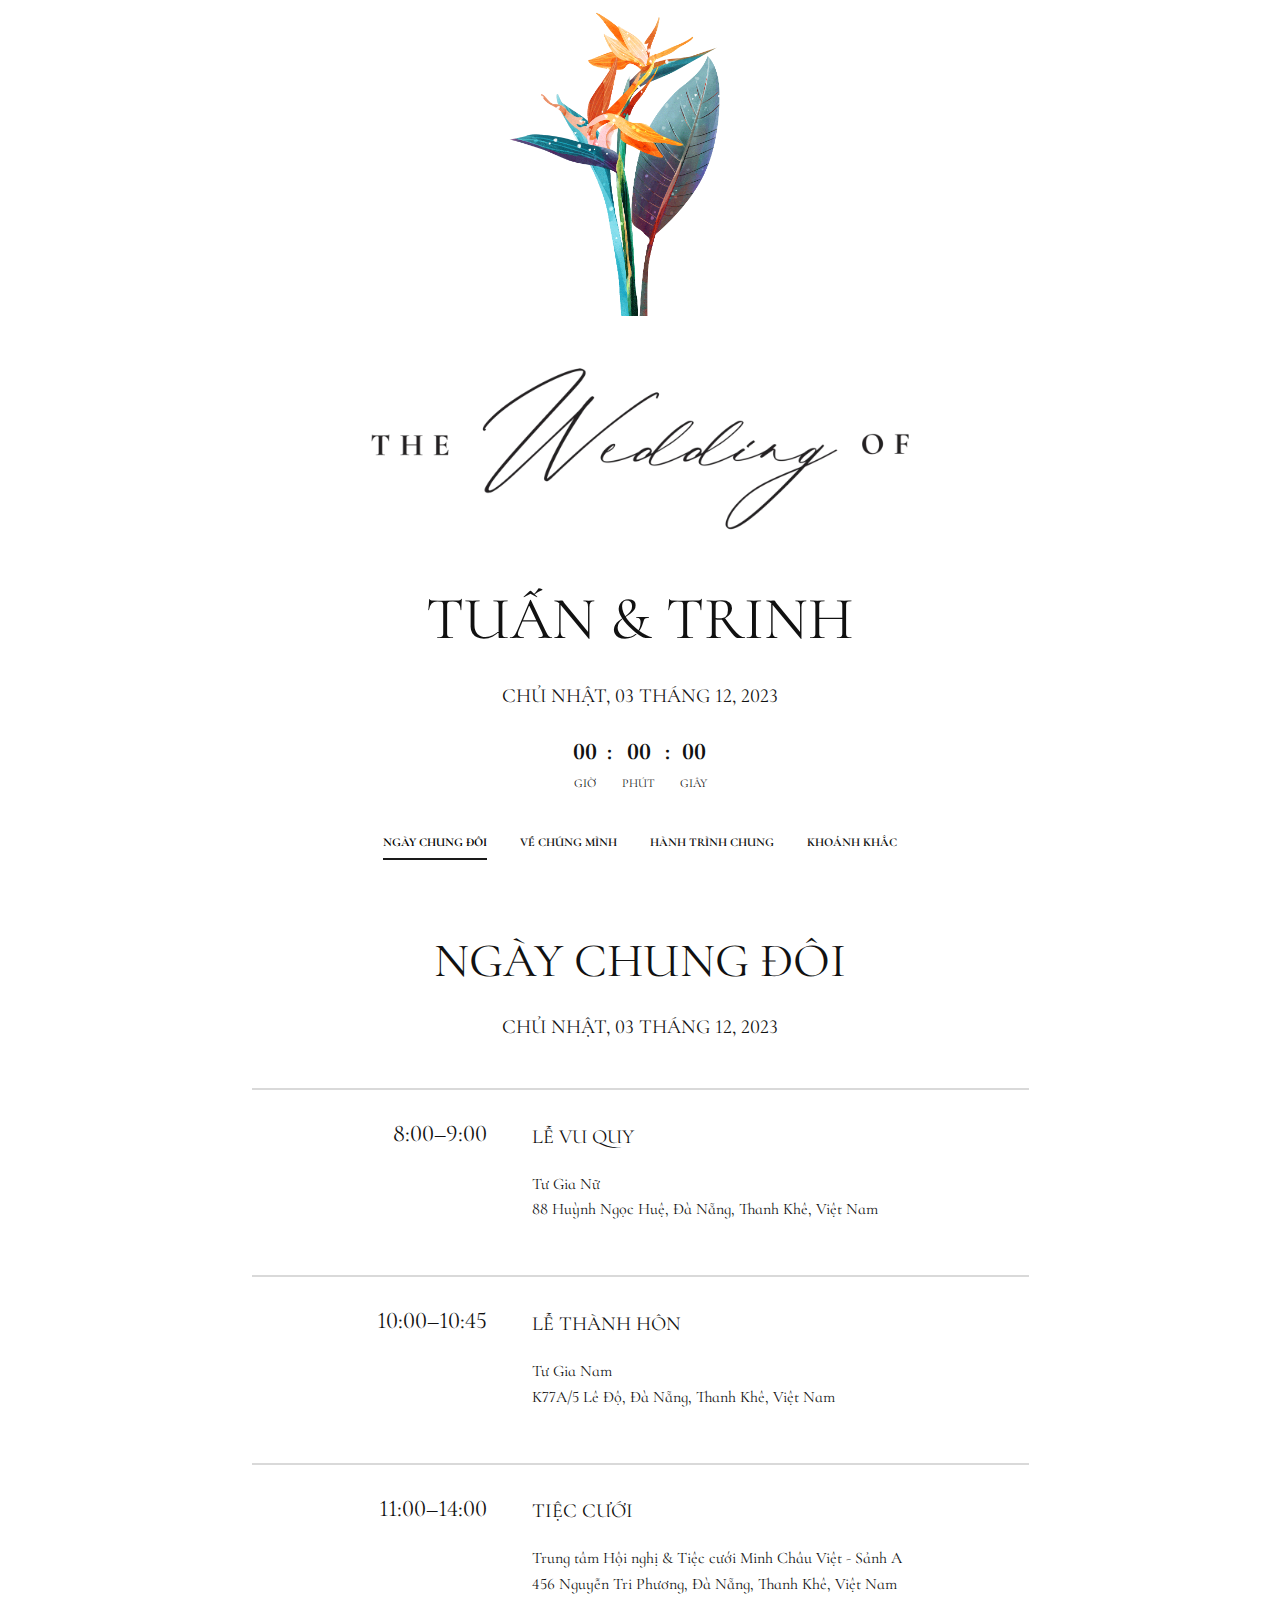
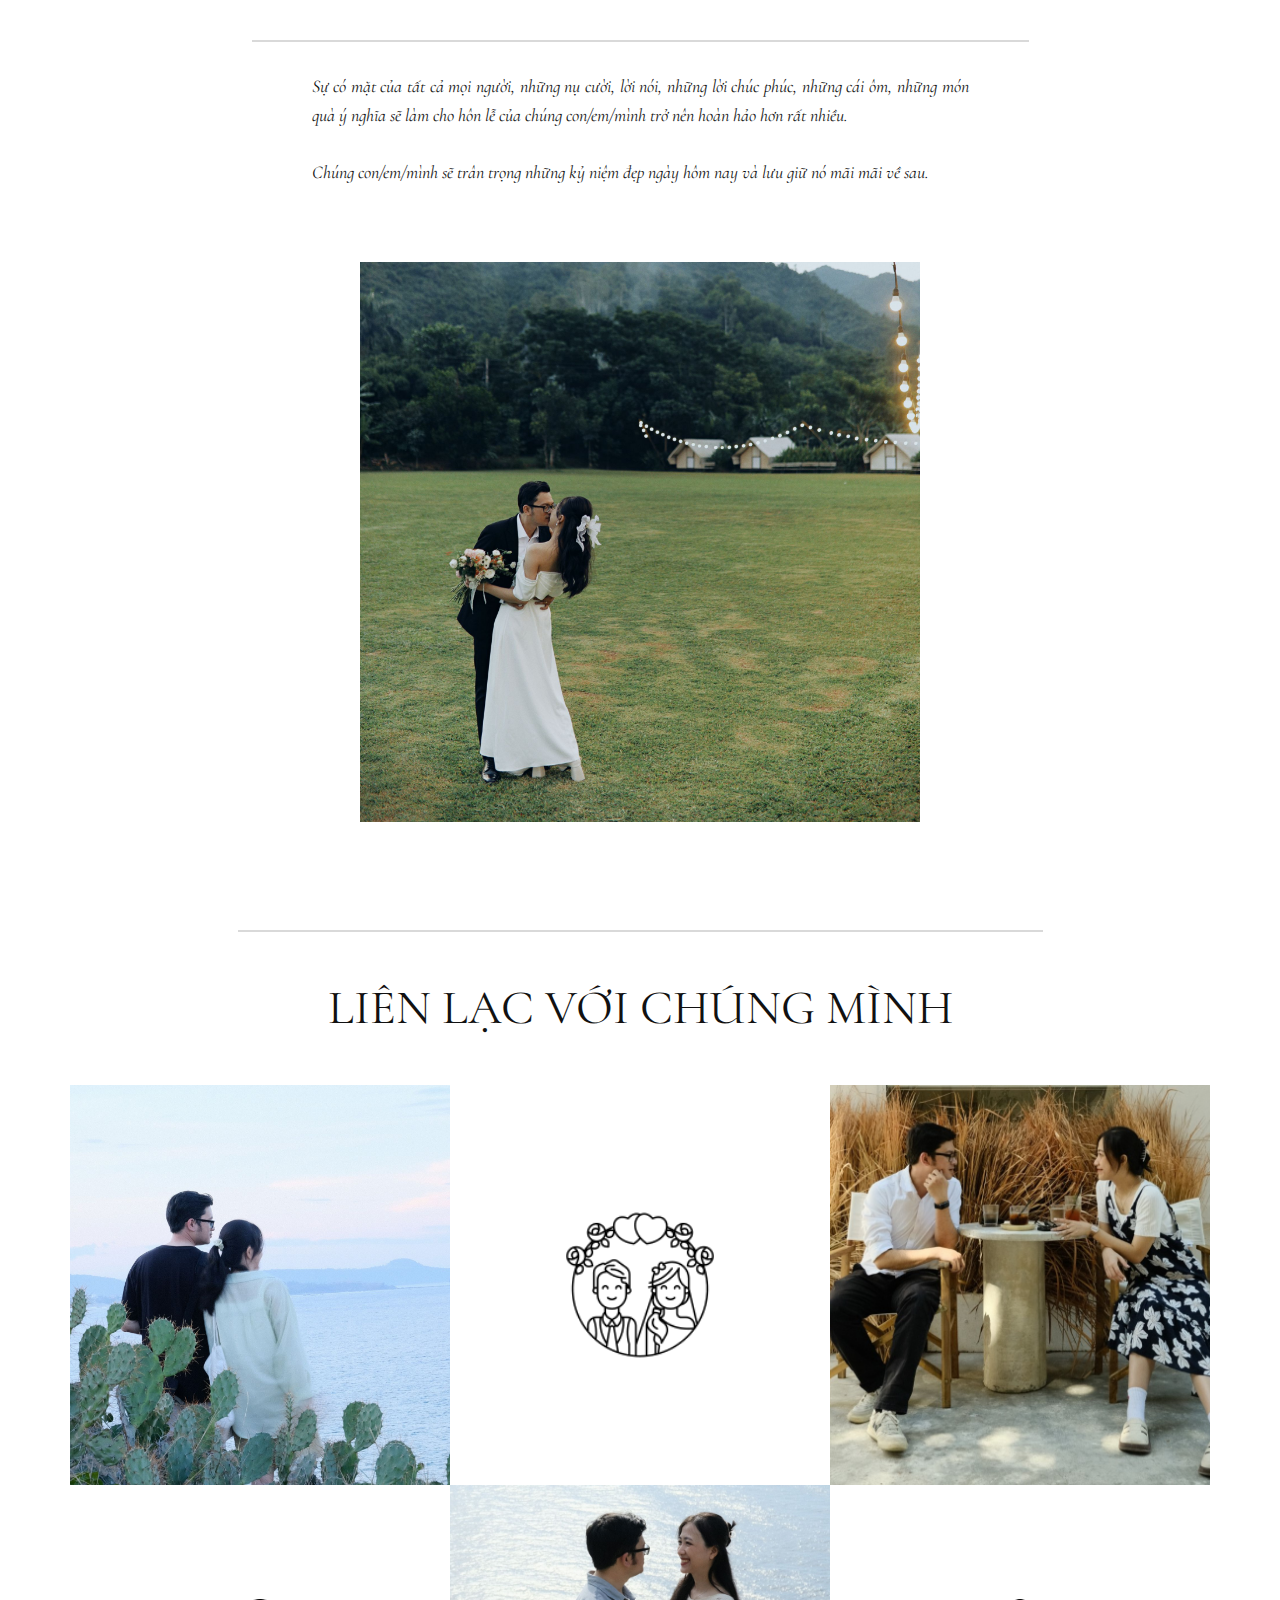
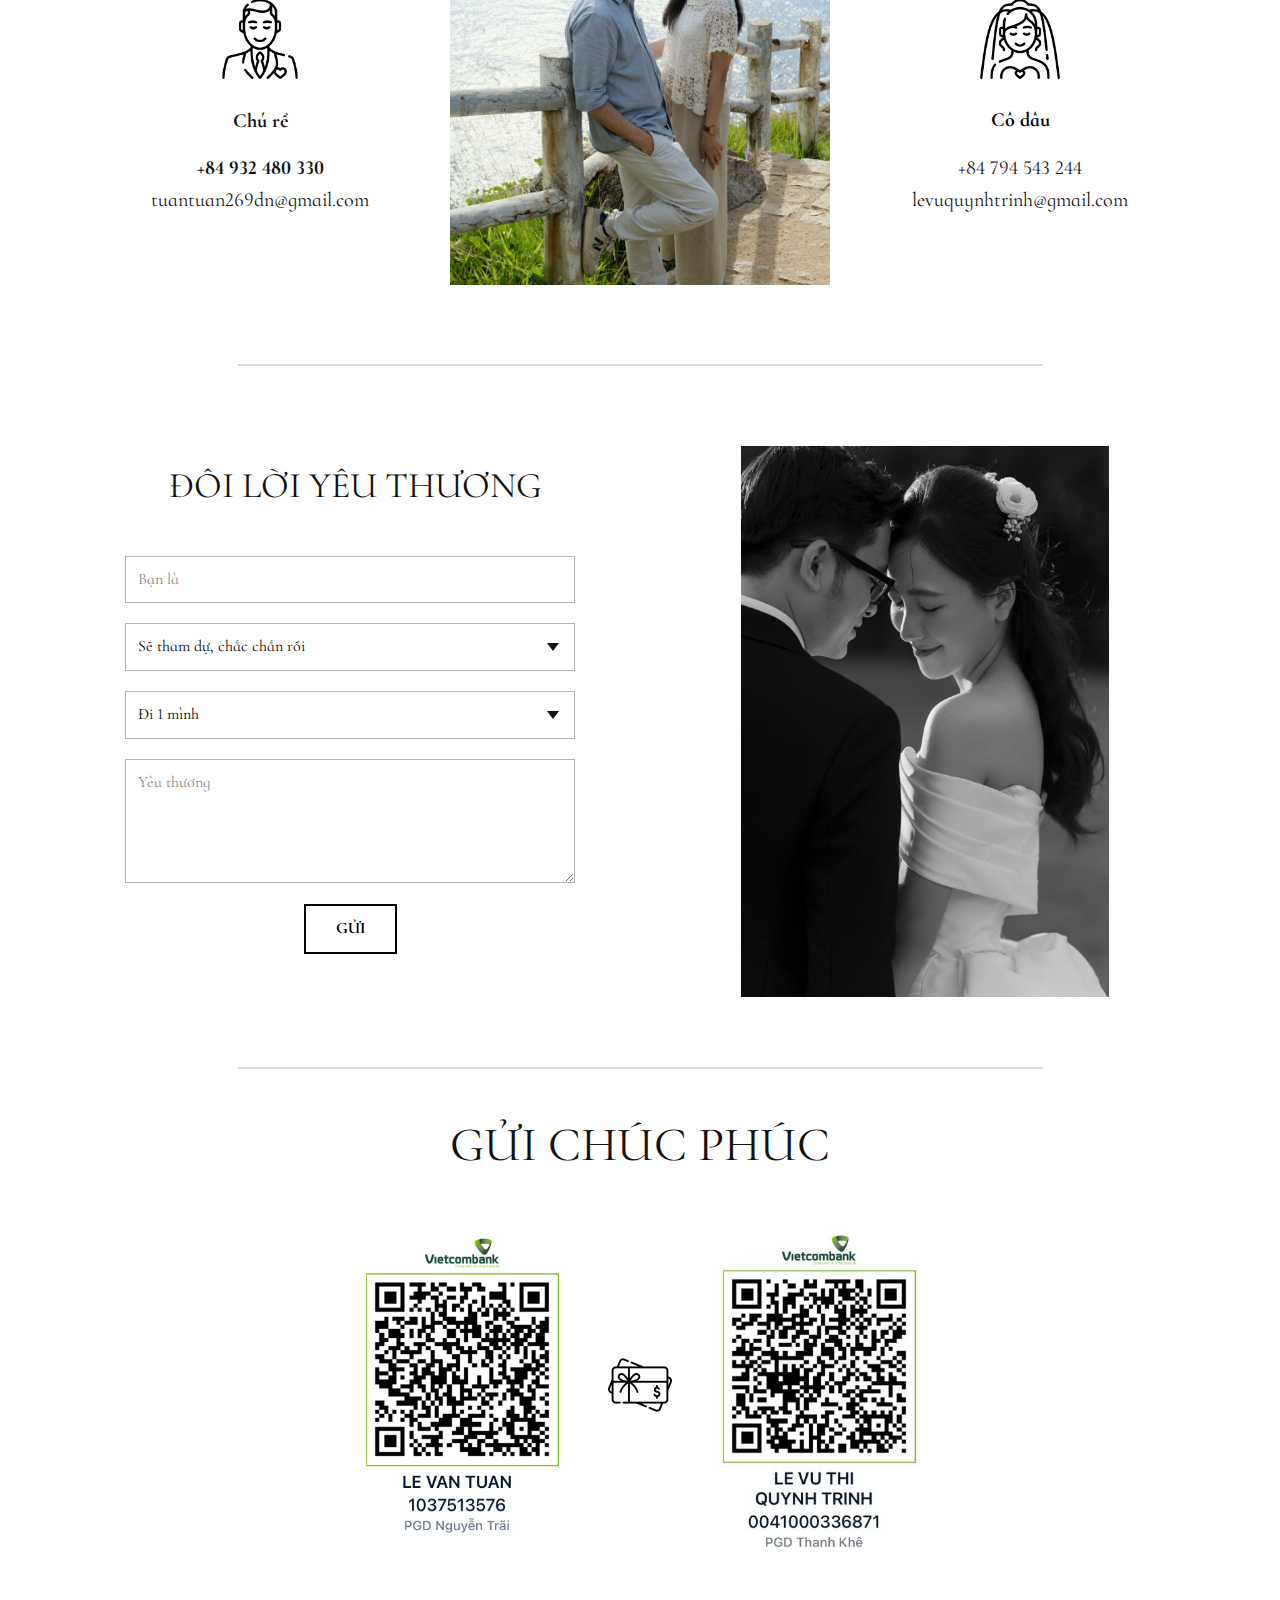
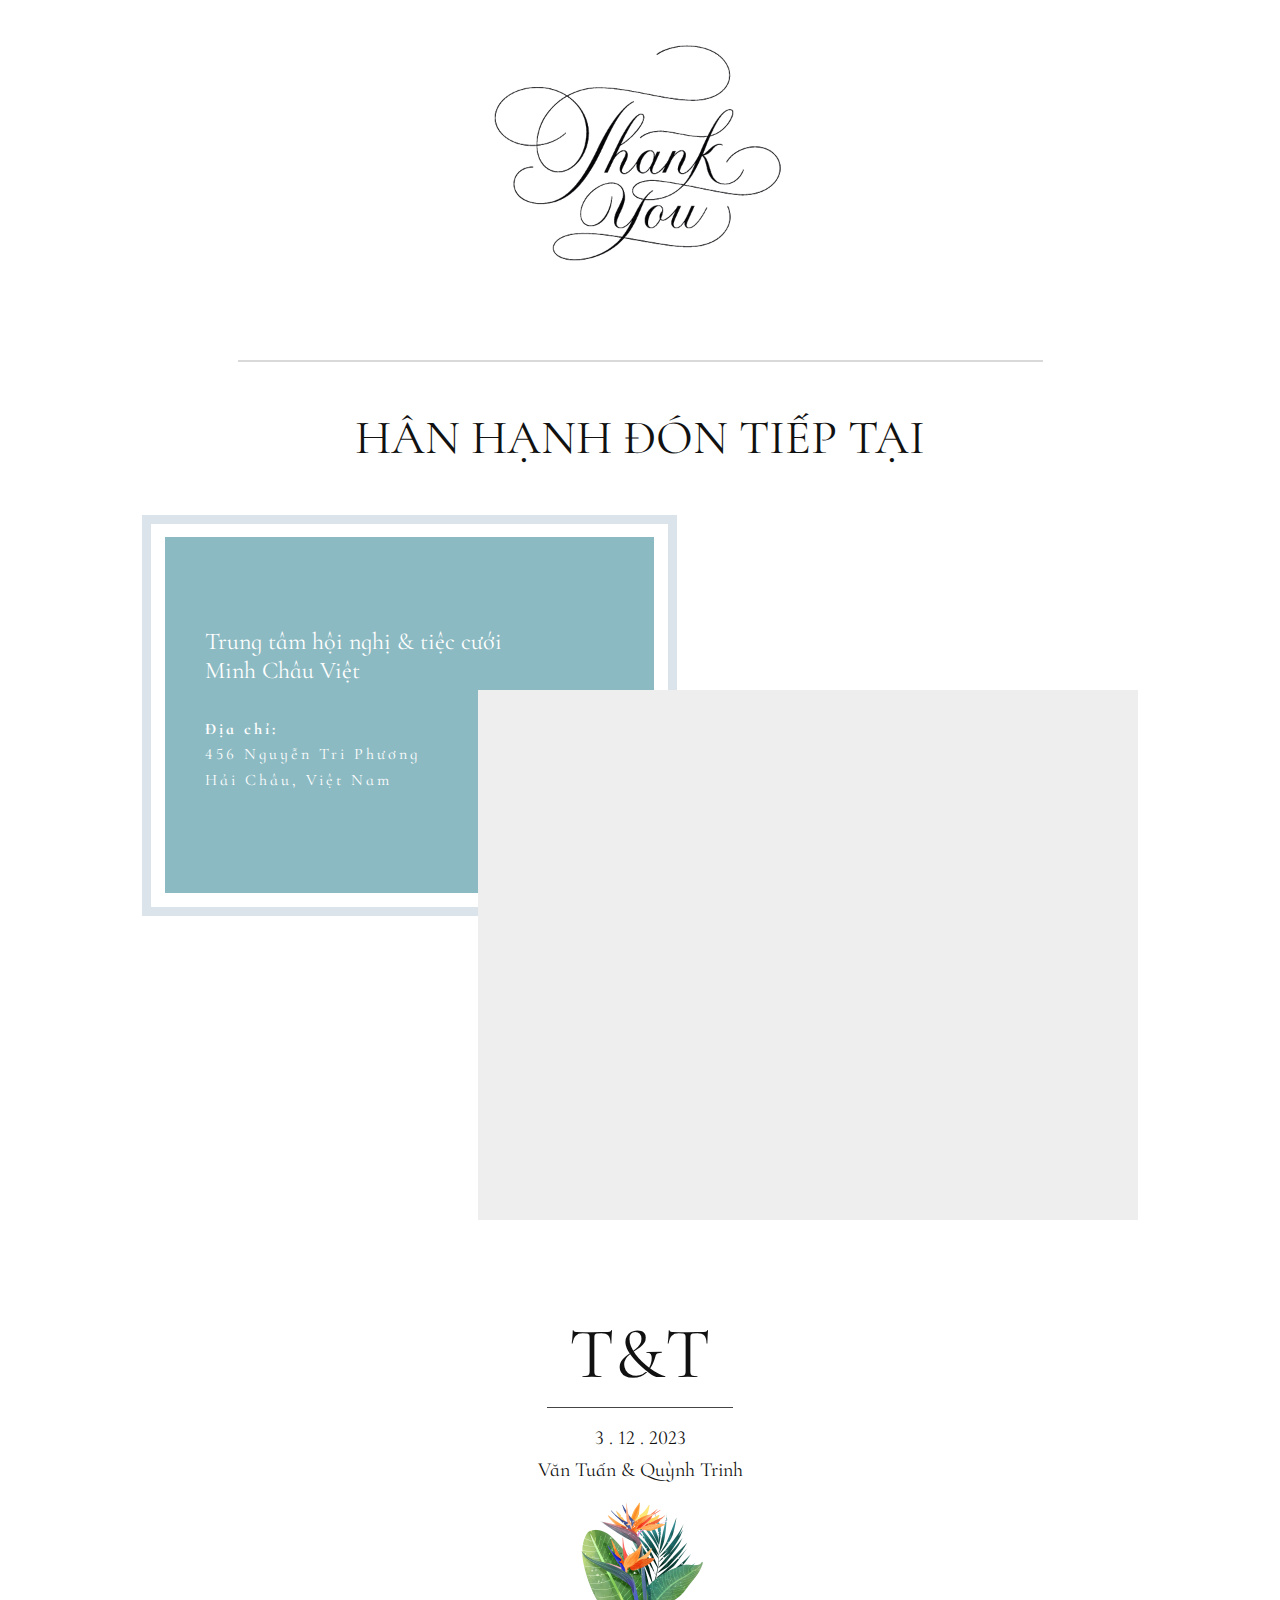
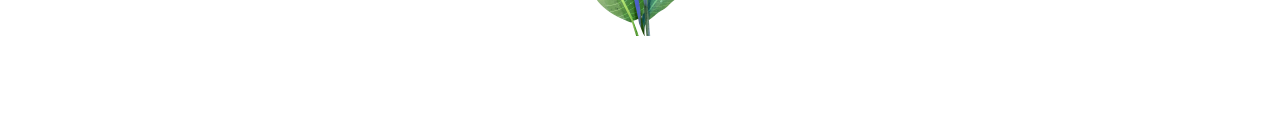
==== commit 2bf3a01b: "chore: update homepage" ====
--- a/index.html
+++ b/index.html
@@ -30,7 +30,7 @@
       id="u-page-google-font"
       rel="stylesheet"
       href="https://fonts.googleapis.com/css?family=Open+Sans:300,300i,400,400i,500,500i,600,600i,700,700i,800,800i|Cormorant+Infant:300,300i,400,400i,500,500i,600,600i,700,700i" />
-
+    <link rel="icon" type="image/x-icon" href="images/logo.ico" />
     <script type="application/ld+json">
       {
         "@context": "http://schema.org",
@@ -433,7 +433,7 @@
                   class="u-container-layout u-valign-middle u-container-layout-1"></div>
               </div>
               <div
-                class="u-container-align-center u-container-style u-layout-cell u-size-20 u-layout-cell-2">
+                class="u-container-align-center-lg u-container-align-center-md u-container-align-center-xl u-container-style u-layout-cell u-size-20 u-layout-cell-2">
                 <div
                   class="u-container-layout u-valign-middle u-container-layout-2">
                   <span class="u-file-icon u-icon u-icon-1"
@@ -456,7 +456,8 @@
             <div class="u-layout-row">
               <div
                 class="u-container-style u-layout-cell u-size-20 u-layout-cell-4">
-                <div class="u-container-layout u-container-layout-4">
+                <div
+                  class="u-container-layout u-valign-middle-sm u-valign-middle-xs u-container-layout-4">
                   <span class="u-align-center u-file-icon u-icon u-icon-2"
                     ><img src="images/3074065.png" alt=""
                   /></span>
@@ -496,7 +497,8 @@
       </div>
     </section>
     <section class="u-clearfix u-section-4" id="sec-0843">
-      <div class="u-clearfix u-sheet u-valign-top u-sheet-1">
+      <div
+        class="u-clearfix u-sheet u-valign-middle-sm u-valign-middle-xs u-sheet-1">
         <div
           class="u-border-2 u-border-grey-15 u-line u-line-horizontal u-line-1"></div>
         <div
@@ -506,7 +508,7 @@
               <div
                 class="u-align-center u-container-style u-layout-cell u-size-30 u-layout-cell-1">
                 <div
-                  class="u-container-layout u-valign-bottom-lg u-valign-bottom-md u-valign-bottom-sm u-valign-bottom-xs u-container-layout-1">
+                  class="u-container-layout u-valign-top-lg u-valign-top-md u-valign-top-sm u-valign-top-xs u-container-layout-1">
                   <h2 class="u-custom-font u-text u-text-1">
                     Đôi Lời Yêu Thương
                   </h2>
@@ -651,48 +653,14 @@
                         value="c089f641-3479-e2c8-58e3-928c1f11ccc1" />
                     </form>
                   </div>
-                  <div id="imageModal" class="modal">
-                    <span class="close" id="closeModal">&times;</span>
-                    <img id="modalImage" src="" alt="Image" />
-                  </div>
-                  <div class="custom-expanded u-list u-list-1">
-                    <div class="u-repeater u-repeater-1">
-                      <div
-                        class="u-container-align-center u-container-style u-list-item u-repeater-item">
-                        <div
-                          class="u-container-layout u-similar-container u-valign-top u-container-layout-2">
-                          <img
-                            class="u-file-link u-hover-feature u-image u-image-default u-image-1"
-                            id="tring-qr"
-                            src="images/IMG_8113-11.jpg"
-                            alt=""
-                            data-image-width="330"
-                            data-image-height="502" />
-                        </div>
-                      </div>
-                      <div
-                        class="u-container-style u-list-item u-repeater-item">
-                        <div
-                          class="u-container-layout u-similar-container u-valign-top u-container-layout-3">
-                          <img
-                            class="u-file-link u-hover-feature u-image u-image-default u-image-2"
-                            id="tuan-qr"
-                            src="images/IMG_8113-11.jpg"
-                            alt=""
-                            data-image-width="330"
-                            data-image-height="502" />
-                        </div>
-                      </div>
-                    </div>
-                  </div>
                 </div>
               </div>
               <div
                 class="u-container-style u-layout-cell u-size-30 u-layout-cell-2">
                 <div
-                  class="u-container-layout u-valign-middle u-container-layout-4">
+                  class="u-container-layout u-valign-top-lg u-valign-top-md u-valign-top-xl u-container-layout-2">
                   <img
-                    class="u-expanded-width-lg u-expanded-width-md u-expanded-width-sm u-expanded-width-xs u-image u-image-default u-image-3"
+                    class="custom-expanded u-image u-image-default u-image-1"
                     src="images/IW8A5167.JPG"
                     alt=""
                     data-image-width="1080"
@@ -702,28 +670,84 @@
             </div>
           </div>
         </div>
-        <div
-          class="u-border-2 u-border-grey-15 u-expanded-width-xs u-line u-line-horizontal u-line-2"></div>
       </div>
     </section>
-    <script type="text/javascript" src="home.js"></script>
-    <section class="u-clearfix u-section-5" id="carousel_e3ab">
+    <section class="u-clearfix u-section-5" id="sec-4bec">
+      <div
+        class="u-clearfix u-sheet u-valign-bottom-lg u-valign-bottom-md u-valign-bottom-xl u-sheet-1">
+        <div
+          class="u-border-2 u-border-grey-15 u-line u-line-horizontal u-line-1"></div>
+        <h2 class="u-align-center u-custom-font u-text u-text-1">
+          Gửi chúc phúc
+        </h2>
+        <div
+          class="data-layout-selected u-clearfix u-expanded-width-xs u-layout-wrap u-layout-wrap-1">
+          <div class="u-layout">
+            <div class="u-layout-row">
+              <div
+                class="u-container-style u-layout-cell u-size-30 u-layout-cell-1">
+                <div
+                  class="u-container-layout u-valign-middle-sm u-valign-middle-xs u-valign-top-lg u-valign-top-md u-valign-top-xl u-container-layout-1">
+                  <img
+                    class="u-image u-image-contain u-image-default u-image-1"
+                    src="images/IMG_4918.JPG"
+                    alt=""
+                    data-image-width="660"
+                    data-image-height="945" />
+                </div>
+              </div>
+              <div
+                class="u-container-style u-layout-cell u-size-30 u-layout-cell-2">
+                <div
+                  class="u-container-layout u-valign-middle-sm u-valign-middle-xs u-valign-top-lg u-valign-top-md u-valign-top-xl u-container-layout-2">
+                  <img
+                    class="u-image u-image-contain u-image-default u-image-2"
+                    src="images/IMG_8113.jpg"
+                    alt=""
+                    data-image-width="330"
+                    data-image-height="502" />
+                </div>
+              </div>
+            </div>
+          </div>
+        </div>
+        <span class="u-file-icon u-icon u-icon-1"
+          ><img src="images/2611152.png" alt=""
+        /></span>
+        <img
+          class="u-image u-image-contain u-image-default u-image-3"
+          src="images/eb48dd712004c39ca331584078fb008b.png"
+          alt=""
+          data-image-width="600"
+          data-image-height="477" />
+      </div>
+    </section>
+    <section class="u-clearfix u-section-6" id="carousel_e3ab">
       <div class="u-clearfix u-sheet u-sheet-1">
         <div
-          class="u-border-9 u-border-custom-color-2 u-expanded-width-xs u-shape u-shape-rectangle u-shape-1"></div>
-        <div
-          class="u-align-left u-container-style u-custom-color-6 u-group u-group-1">
-          <div class="u-container-layout u-container-layout-1">
-            <h4 class="u-custom-font u-text u-text-1">
-              Trung tâm hội nghị và tiệc cưới Minh Châu Việt
-            </h4>
-            <p class="u-custom-font u-text u-text-2">
-              <b>Địa chỉ:</b> <br />456 Nguyễn Tri Phương, Hải Châu<br />Việt
-              Nam
-            </p>
-          </div>
-        </div>
-        <div class="u-grey-light-2 u-map u-map-1">
+          class="u-border-2 u-border-grey-15 u-line u-line-horizontal u-line-1"></div>
+        <h2 class="u-align-center u-custom-font u-text u-text-1">
+          hân hạnh đón tiếp tại
+        </h2>
+        <div
+          class="u-border-9 u-border-custom-color-2 u-container-style u-expanded-width-xs u-group u-shape-rectangle u-group-1">
+          <div
+            class="u-container-layout u-valign-middle-xl u-valign-middle-xs u-container-layout-1">
+            <div class="u-container-style u-custom-color-6 u-group u-group-2">
+              <div class="u-container-layout u-container-layout-2">
+                <h4 class="u-custom-font u-text u-text-2">
+                  Trung tâm hội nghị &amp; tiệc cưới<br />Minh Châu Việt
+                </h4>
+                <p class="u-custom-font u-text u-text-3">
+                  <b>Địa chỉ:</b> <br />456 Nguyễn Tri Phương<br />Hải Châu,
+                  Việt Nam
+                </p>
+              </div>
+            </div>
+          </div>
+        </div>
+        <div
+          class="u-expanded-width-sm u-expanded-width-xs u-grey-light-2 u-map u-map-1">
           <div class="embed-responsive">
             <iframe
               class="embed-responsive-item"
--- a/home.css
+++ b/home.css
@@ -5,7 +5,7 @@
 .u-section-1 .u-text-1 {
   font-size: 3rem;
   font-family: "Cormorant Infant";
-  margin: 62px auto 0;
+  margin: 75px auto 0;
 }
 
 .u-section-1 .u-text-2 {
@@ -205,12 +205,11 @@
 @media (max-width: 767px) {
   .u-section-1 .u-text-1 {
     font-size: 2.75rem;
+    margin-top: 50px;
   }
 
   .u-section-1 .u-text-2 {
     width: auto;
-    margin-left: 1px;
-    margin-right: 1px;
   }
 
   .u-section-1 .u-list-1 {
@@ -279,11 +278,6 @@
     font-size: 1.875rem;
   }
 
-  .u-section-1 .u-text-2 {
-    margin-left: auto;
-    margin-right: auto;
-  }
-
   .u-section-1 .u-list-1 {
     width: 340px;
   }
@@ -333,8 +327,7 @@
   .u-section-1 .u-group-1 {
     width: 340px;
   }
-}
-.u-section-2 .u-sheet-1 {
+}.u-section-2 .u-sheet-1 {
   min-height: 631px;
 }
 
@@ -364,9 +357,8 @@
     width: 340px;
     height: 340px;
   }
-}
-.u-section-3 .u-sheet-1 {
-  min-height: 1111px;
+}.u-section-3 .u-sheet-1 {
+  min-height: 1034px;
 }
 
 .u-section-3 .u-line-1 {
@@ -381,11 +373,11 @@
   font-family: "Cormorant Infant";
   width: 770px;
   font-weight: normal;
-  margin: 87px auto 0;
+  margin: 50px auto 0;
 }
 
 .u-section-3 .u-layout-wrap-1 {
-  margin-top: 81px;
+  margin-top: 50px;
   margin-bottom: 0;
 }
 
@@ -496,11 +488,7 @@
 
 @media (max-width: 1199px) {
   .u-section-3 .u-sheet-1 {
-    min-height: 1342px;
-  }
-
-  .u-section-3 .u-layout-wrap-1 {
-    position: relative;
+    min-height: 924px;
   }
 
   .u-section-3 .u-image-1 {
@@ -550,7 +538,7 @@
 
 @media (max-width: 991px) {
   .u-section-3 .u-sheet-1 {
-    min-height: 1111px;
+    min-height: 870px;
   }
 
   .u-section-3 .u-line-1 {
@@ -561,6 +549,10 @@
     width: 720px;
   }
 
+  .u-section-3 .u-layout-wrap-1 {
+    position: relative;
+  }
+
   .u-section-3 .u-image-1 {
     min-height: 253px;
   }
@@ -588,7 +580,7 @@
 
 @media (max-width: 767px) {
   .u-section-3 .u-sheet-1 {
-    min-height: 3297px;
+    min-height: 3512px;
   }
 
   .u-section-3 .u-line-1 {
@@ -617,6 +609,12 @@
     padding-right: 10px;
   }
 
+  .u-section-3 .u-icon-1 {
+    width: 300px;
+    height: 300px;
+    padding: 0;
+  }
+
   .u-section-3 .u-image-2 {
     min-height: 569px;
   }
@@ -630,6 +628,18 @@
     min-height: 569px;
   }
 
+  .u-section-3 .u-icon-2 {
+    margin-top: 0;
+  }
+
+  .u-section-3 .u-text-2 {
+    width: auto;
+  }
+
+  .u-section-3 .u-text-3 {
+    width: auto;
+  }
+
   .u-section-3 .u-image-3 {
     min-height: 569px;
   }
@@ -647,7 +657,7 @@
 
 @media (max-width: 575px) {
   .u-section-3 .u-sheet-1 {
-    min-height: 2420px;
+    min-height: 2332px;
   }
 
   .u-section-3 .u-line-1 {
@@ -664,13 +674,22 @@
   }
 
   .u-section-3 .u-layout-cell-2 {
-    min-height: 358px;
+    min-height: 360px;
+  }
+
+  .u-section-3 .u-icon-1 {
+    width: 200px;
+    height: 200px;
   }
 
   .u-section-3 .u-image-2 {
     min-height: 358px;
   }
 
+  .u-section-3 .u-layout-wrap-2 {
+    margin-bottom: 50px;
+  }
+
   .u-section-3 .u-layout-cell-4 {
     min-height: 358px;
   }
@@ -678,9 +697,8 @@
   .u-section-3 .u-image-3 {
     min-height: 358px;
   }
-}
-.u-section-4 .u-sheet-1 {
-  min-height: 887px;
+}.u-section-4 .u-sheet-1 {
+  min-height: 703px;
 }
 
 .u-section-4 .u-line-1 {
@@ -690,12 +708,12 @@
 }
 
 .u-section-4 .u-layout-wrap-1 {
-  margin-top: 46px;
-  margin-bottom: 0;
+  margin-top: 50px;
+  margin-bottom: 40px;
 }
 
 .u-section-4 .u-layout-cell-1 {
-  min-height: 725px;
+  min-height: 611px;
 }
 
 .u-section-4 .u-container-layout-1 {
@@ -707,7 +725,7 @@
   text-transform: uppercase;
   font-size: 2.25rem;
   font-weight: normal;
-  margin: 96px 5px 0 15px;
+  margin: 50px 10px 0;
 }
 
 .u-section-4 .u-form-1 {
@@ -750,74 +768,40 @@
   font-family: "Cormorant Infant";
 }
 
-.u-section-4 .u-list-1 {
-  width: 156px;
-  margin: 13px auto 0 153px;
-}
-
-.u-section-4 .u-repeater-1 {
-  grid-gap: 10px 10px;
-  grid-template-columns: calc(50% - 5px) calc(50% - 5px);
-  min-height: 68px;
+.u-section-4 .u-layout-cell-2 {
+  min-height: 611px;
 }
 
 .u-section-4 .u-container-layout-2 {
-  padding: 1px 8px 9px;
+  padding: 30px 60px;
 }
 
 .u-section-4 .u-image-1 {
-  width: 55px;
-  height: 58px;
-  object-position: 50% 0%;
-  transition-duration: 0.5s;
-  transform: translateX(0px) translateY(0px) scale(1) rotate(0deg);
-  margin: 0 0 0 auto;
-}
-
-.u-section-4 .u-container-layout-3 {
-  padding: 1px 8px 9px;
-}
-
-.u-section-4 .u-image-2 {
-  width: 55px;
-  height: 58px;
-  object-position: 50% 0%;
-  transition-duration: 0.5s;
-  transform: translateX(0px) translateY(0px) scale(1) rotate(0deg);
-  margin: 0 0 0 auto;
-}
-
-.u-section-4 .u-layout-cell-2 {
-  min-height: 725px;
-}
-
-.u-section-4 .u-container-layout-4 {
-  padding: 30px 60px;
-}
-
-.u-section-4 .u-image-3 {
   width: 368px;
   height: 551px;
   margin: 0 auto;
 }
 
-.u-section-4 .u-line-2 {
-  width: 805px;
-  transform-origin: left center 0px;
-  margin: 112px auto 0;
-}
-
 @media (max-width: 1199px) {
   .u-section-4 .u-sheet-1 {
-    min-height: 760px;
+    min-height: 700px;
+  }
+
+  .u-section-4 .u-layout-wrap-1 {
+    margin-bottom: 50px;
   }
 
   .u-section-4 .u-layout-cell-1 {
-    min-height: 828px;
+    min-height: 598px;
+  }
+
+  .u-section-4 .u-container-layout-1 {
+    padding-bottom: 0;
   }
 
   .u-section-4 .u-text-1 {
     font-size: 3.75rem;
+    width: auto;
     margin-top: 0;
     margin-left: 0;
     margin-right: 0;
@@ -825,39 +809,38 @@
 
   .u-section-4 .u-form-1 {
     width: 370px;
+    margin-top: 52px;
     margin-left: 0;
     margin-right: 0;
-  }
-
-  .u-section-4 .u-list-1 {
-    margin-left: auto;
   }
 
   .u-section-4 .u-layout-cell-2 {
     background-position: 50% 100%;
     background-size: 115%;
-    min-height: 828px;
-  }
-
-  .u-section-4 .u-image-3 {
-    height: 525px;
-    margin-right: initial;
-    margin-left: initial;
-    width: auto;
+    min-height: 598px;
+  }
+
+  .u-section-4 .u-image-1 {
+    height: 524px;
+    width: 350px;
   }
 }
 
 @media (max-width: 991px) {
   .u-section-4 .u-sheet-1 {
-    min-height: 265px;
+    min-height: 672px;
   }
 
   .u-section-4 .u-line-1 {
     width: 720px;
   }
 
+  .u-section-4 .u-layout-wrap-1 {
+    margin-bottom: 52px;
+  }
+
   .u-section-4 .u-layout-cell-1 {
-    min-height: 877px;
+    min-height: 568px;
   }
 
   .u-section-4 .u-container-layout-1 {
@@ -873,43 +856,32 @@
     width: 300px;
   }
 
-  .u-section-4 .u-list-1 {
-    width: 73px;
-  }
-
-  .u-section-4 .u-repeater-1 {
-    grid-template-columns: 100%;
-    min-height: 144px;
-  }
-
   .u-section-4 .u-layout-cell-2 {
-    min-height: 877px;
-  }
-
-  .u-section-4 .u-container-layout-4 {
+    min-height: 568px;
+  }
+
+  .u-section-4 .u-container-layout-2 {
     padding-left: 30px;
     padding-right: 30px;
   }
 
-  .u-section-4 .u-image-3 {
-    height: 450px;
-    width: auto;
-    margin-right: initial;
-    margin-left: initial;
-  }
-
-  .u-section-4 .u-line-2 {
-    width: 720px;
+  .u-section-4 .u-image-1 {
+    height: 449px;
+    width: 300px;
   }
 }
 
 @media (max-width: 767px) {
+  .u-section-4 .u-sheet-1 {
+    min-height: 1238px;
+  }
+
   .u-section-4 .u-line-1 {
     width: 540px;
   }
 
   .u-section-4 .u-layout-cell-1 {
-    min-height: 100px;
+    min-height: 409px;
   }
 
   .u-section-4 .u-container-layout-1 {
@@ -922,293 +894,439 @@
   }
 
   .u-section-4 .u-layout-cell-2 {
-    min-height: 1316px;
-  }
-
-  .u-section-4 .u-container-layout-4 {
+    min-height: 654px;
+  }
+
+  .u-section-4 .u-container-layout-2 {
     padding-left: 10px;
     padding-right: 10px;
-  }
-
-  .u-section-4 .u-image-3 {
-    height: 780px;
-    width: auto;
-    margin-right: initial;
-    margin-left: initial;
-  }
-
-  .u-section-4 .u-line-2 {
-    width: 540px;
+    padding-bottom: 0;
+  }
+
+  .u-section-4 .u-image-1 {
+    height: 500px;
+    width: 400px;
+    object-position: 50% 0%;
+    margin-top: 47px;
   }
 }
 
 @media (max-width: 575px) {
+  .u-section-4 .u-sheet-1 {
+    min-height: 1180px;
+  }
+
   .u-section-4 .u-line-1 {
     width: 340px;
   }
 
+  .u-section-4 .u-layout-wrap-1 {
+    margin-top: 0;
+    margin-bottom: 50px;
+  }
+
   .u-section-4 .u-layout-cell-1 {
-    min-height: 851px;
+    min-height: 632px;
   }
 
   .u-section-4 .u-text-1 {
     font-size: 2.25rem;
+    margin-top: 50px;
   }
 
   .u-section-4 .u-form-1 {
     width: 320px;
   }
 
-  .u-section-4 .u-list-1 {
-    width: 71px;
-    margin-top: 37px;
-  }
-
   .u-section-4 .u-layout-cell-2 {
-    min-height: 497px;
-  }
-
-  .u-section-4 .u-container-layout-4 {
+    min-height: 468px;
+  }
+
+  .u-section-4 .u-container-layout-2 {
     padding-left: 0;
     padding-right: 0;
     padding-bottom: 17px;
   }
 
-  .u-section-4 .u-image-3 {
-    height: 480px;
-    width: auto;
+  .u-section-4 .u-image-1 {
+    height: 400px;
+    width: 320px;
+  }
+}.u-section-5 .u-sheet-1 {
+  min-height: 892px;
+}
+
+.u-section-5 .u-line-1 {
+  width: 805px;
+  transform-origin: left center 0px;
+  margin: 0 auto;
+}
+
+.u-section-5 .u-text-1 {
+  text-transform: uppercase;
+  font-size: 3rem;
+  font-family: "Cormorant Infant";
+  font-weight: normal;
+  width: 770px;
+  margin: 50px auto 0;
+}
+
+.u-section-5 .u-layout-wrap-1 {
+  width: 714px;
+  margin: 20px auto 0;
+}
+
+.u-section-5 .u-layout-cell-1 {
+  min-height: 414px;
+}
+
+.u-section-5 .u-container-layout-1 {
+  padding: 23px 30px;
+}
+
+.u-section-5 .u-image-1 {
+  width: 222px;
+  height: 354px;
+  margin: 0 auto;
+}
+
+.u-section-5 .u-layout-cell-2 {
+  min-height: 414px;
+}
+
+.u-section-5 .u-container-layout-2 {
+  padding: 30px;
+}
+
+.u-section-5 .u-image-2 {
+  width: 222px;
+  height: 354px;
+  margin: 0 auto;
+}
+
+.u-section-5 .u-icon-1 {
+  width: 64px;
+  height: 64px;
+  margin: -253px auto 0;
+}
+
+.u-section-5 .u-image-3 {
+  width: 400px;
+  height: 400px;
+  margin: 143px auto 0;
+}
+
+@media (max-width: 1199px) {
+  .u-section-5 .u-layout-cell-1 {
+    min-height: 400px;
+  }
+
+  .u-section-5 .u-layout-cell-2 {
+    min-height: 400px;
+  }
+}
+
+@media (max-width: 991px) {
+  .u-section-5 .u-line-1 {
+    width: 720px;
+  }
+
+  .u-section-5 .u-text-1 {
+    width: 720px;
+  }
+}
+
+@media (max-width: 767px) {
+  .u-section-5 .u-sheet-1 {
+    min-height: 1730px;
+  }
+
+  .u-section-5 .u-line-1 {
+    width: 540px;
+    margin-top: 42px;
+    margin-left: 0;
+    margin-right: 0;
+  }
+
+  .u-section-5 .u-text-1 {
+    width: 540px;
+  }
+
+  .u-section-5 .u-layout-wrap-1 {
+    width: 540px;
+  }
+
+  .u-section-5 .u-layout-cell-1 {
+    min-height: 605px;
+  }
+
+  .u-section-5 .u-container-layout-1 {
+    padding-left: 10px;
+    padding-right: 10px;
+  }
+
+  .u-section-5 .u-image-1 {
+    width: 300px;
+    height: 500px;
+  }
+
+  .u-section-5 .u-layout-cell-2 {
+    min-height: 605px;
+  }
+
+  .u-section-5 .u-container-layout-2 {
+    padding-left: 10px;
+    padding-right: 10px;
+  }
+
+  .u-section-5 .u-image-2 {
+    width: 300px;
+    height: 500px;
+  }
+
+  .u-section-5 .u-icon-1 {
+    margin-top: -637px;
+  }
+
+  .u-section-5 .u-image-3 {
+    margin-top: 527px;
+  }
+}
+
+@media (max-width: 575px) {
+  .u-section-5 .u-sheet-1 {
+    min-height: 1540px;
+  }
+
+  .u-section-5 .u-line-1 {
+    width: 340px;
+  }
+
+  .u-section-5 .u-text-1 {
+    font-size: 1.5rem;
+    width: 340px;
+  }
+
+  .u-section-5 .u-layout-wrap-1 {
     margin-right: initial;
     margin-left: initial;
-  }
-
-  .u-section-4 .u-line-2 {
-    margin-right: initial;
-    margin-left: initial;
-    width: auto;
-  }
-}
-
-.u-section-4 .u-image-2,
-.u-section-4 .u-image-2:before,
-.u-section-4 .u-image-2 > .u-container-layout:before {
-  transition-property: fill, color, background-color, stroke-width, border-style,
-    border-width, border-top-width, border-left-width, border-right-width,
-    border-bottom-width, custom-border, borders, box-shadow, text-shadow,
-    opacity, border-radius, stroke, border-color, font-size, font-style,
-    font-weight, text-decoration, letter-spacing, transform, background-image,
-    image-zoom, background-size, background-position;
-}
-
-.u-section-4 .u-image-2.u-image-2.u-image-2:hover {
-  transform: scale(2) !important;
-}
-
-.u-section-4 .u-image-2.u-image-2.u-image-2.hover {
-  transform: scale(2) !important;
-}
-
-.u-section-4 .u-container-layout:hover .u-image-2 {
-  transform: rotate(0deg) scale(1) translateX(0px) translateY(0px) !important;
-}
-
-.u-container-layout.hover .u-section-4 .u-image-2 {
-  transform: rotate(0deg) scale(1) translateX(0px) translateY(0px) !important;
-}
-
-.u-section-4 .u-image-1,
-.u-section-4 .u-image-1:before,
-.u-section-4 .u-image-1 > .u-container-layout:before {
-  transition-property: fill, color, background-color, stroke-width, border-style,
-    border-width, border-top-width, border-left-width, border-right-width,
-    border-bottom-width, custom-border, borders, box-shadow, text-shadow,
-    opacity, border-radius, stroke, border-color, font-size, font-style,
-    font-weight, text-decoration, letter-spacing, transform, background-image,
-    image-zoom, background-size, background-position;
-}
-
-.u-section-4 .u-image-1.u-image-1.u-image-1:hover {
-  transform: scale(2) !important;
-}
-
-.u-section-4 .u-image-1.u-image-1.u-image-1.hover {
-  transform: scale(2) !important;
-}
-
-.u-section-4 .u-container-layout:hover .u-image-1 {
-  transform: rotate(0deg) scale(1) translateX(0px) translateY(0px) !important;
-}
-
-.u-container-layout.hover .u-section-4 .u-image-1 {
-  transform: rotate(0deg) scale(1) translateX(0px) translateY(0px) !important;
-}
-.u-section-5 .u-sheet-1 {
+    width: auto;
+  }
+
+  .u-section-5 .u-layout-cell-1 {
+    min-height: 381px;
+  }
+
+  .u-section-5 .u-layout-cell-2 {
+    min-height: 381px;
+  }
+
+  .u-section-5 .u-icon-1 {
+    margin-top: -603px;
+  }
+
+  .u-section-5 .u-image-3 {
+    width: 300px;
+    height: 300px;
+    margin-top: 493px;
+  }
+}.u-section-6 .u-sheet-1 {
   min-height: 50vw;
 }
 
-.u-section-5 .u-shape-1 {
-  width: 536px;
-  height: 329px;
-  margin: 177px auto 0 0;
-}
-
-.u-section-5 .u-group-1 {
+.u-section-6 .u-line-1 {
+  width: 805px;
+  transform-origin: left center 0px;
+  margin: 0 auto;
+}
+
+.u-section-6 .u-text-1 {
+  text-transform: uppercase;
+  font-size: 3rem;
+  font-family: "Cormorant Infant";
+  font-weight: normal;
+  width: 770px;
+  margin: 50px auto 0;
+}
+
+.u-section-6 .u-group-1 {
+  width: 535px;
+  height: auto;
+  min-height: 401px;
+  margin: 50px auto 0 72px;
+}
+
+.u-section-6 .u-container-layout-1 {
+  padding: 13px 5px;
+}
+
+.u-section-6 .u-group-2 {
   width: 489px;
   min-height: 356px;
   height: auto;
-  margin: -310px auto 0 24px;
-}
-
-.u-section-5 .u-container-layout-1 {
+  margin: 0 auto;
+}
+
+.u-section-6 .u-container-layout-2 {
   padding: 40px;
 }
 
-.u-section-5 .u-text-1 {
-  font-family: "Cormorant Infant";
+.u-section-6 .u-text-2 {
+  font-family: "Cormorant Infant";
+  text-transform: none;
   margin: 51px 0 0;
 }
 
-.u-section-5 .u-text-2 {
+.u-section-6 .u-text-3 {
   letter-spacing: 3px;
   font-family: "Cormorant Infant";
   margin: 31px 0 0;
 }
 
-.u-section-5 .u-map-1 {
+.u-section-6 .u-map-1 {
   width: 660px;
   height: 530px;
-  margin: -337px 31px 0 auto;
+  margin: -226px auto 60px 408px;
 }
 
 @media (max-width: 1199px) {
-  .u-section-5 .u-sheet-1 {
-    min-height: 1120px;
-  }
-
-  .u-section-5 .u-shape-1 {
-    width: 439px;
-    height: 337px;
-    margin-top: 166px;
-    margin-left: 12px;
-  }
-
-  .u-section-5 .u-group-1 {
-    width: 385px;
-    min-height: 339px;
-    margin-top: -305px;
-    margin-left: 43px;
+  .u-section-6 .u-sheet-1 {
+    min-height: 1043px;
+  }
+
+  .u-section-6 .u-group-1 {
+    margin-top: 44px;
+    margin-left: 79px;
     height: auto;
   }
 
-  .u-section-5 .u-map-1 {
-    width: 556px;
-    margin-top: -279px;
+  .u-section-6 .u-group-2 {
+    height: auto;
+  }
+
+  .u-section-6 .u-map-1 {
+    margin-top: -74px;
+    margin-right: 79px;
+    margin-left: auto;
   }
 }
 
 @media (max-width: 991px) {
-  .u-section-5 .u-shape-1 {
-    width: 347px;
-    margin-left: 13px;
-  }
-
-  .u-section-5 .u-group-1 {
-    width: 290px;
-    margin-top: -382px;
-  }
-
-  .u-section-5 .u-container-layout-1 {
+  .u-section-6 .u-sheet-1 {
+    min-height: 1125px;
+  }
+
+  .u-section-6 .u-line-1 {
+    width: 720px;
+  }
+
+  .u-section-6 .u-text-1 {
+    width: 720px;
+  }
+
+  .u-section-6 .u-group-1 {
+    margin-top: 50px;
+    margin-left: 17px;
+  }
+
+  .u-section-6 .u-container-layout-2 {
     padding: 30px;
   }
 
-  .u-section-5 .u-map-1 {
-    width: 452px;
-    margin-top: -222px;
+  .u-section-6 .u-map-1 {
+    margin-top: -77px;
+    margin-right: -11px;
+    margin-bottom: 51px;
+  }
+}
+
+@media (max-width: 767px) {
+  .u-section-6 .u-sheet-1 {
+    min-height: 1611px;
+  }
+
+  .u-section-6 .u-line-1 {
+    width: 540px;
+  }
+
+  .u-section-6 .u-text-1 {
+    width: 540px;
+  }
+
+  .u-section-6 .u-group-1 {
     margin-right: 0;
-  }
-}
-
-@media (max-width: 767px) {
-  .u-section-5 .u-sheet-1 {
-    min-height: 957px;
-  }
-
-  .u-section-5 .u-shape-1 {
-    width: 471px;
-    height: 844px;
-    margin-top: 0;
-    margin-left: 4px;
-  }
-
-  .u-section-5 .u-group-1 {
-    width: 491px;
-    min-height: 334px;
-    margin-top: -827px;
     margin-left: auto;
   }
 
-  .u-section-5 .u-map-1 {
-    height: 536px;
-    width: 506px;
-    margin-top: 4px;
-    margin-right: auto;
-  }
-}
-
-@media (max-width: 575px) {
-  .u-section-5 .u-sheet-1 {
-    min-height: 928px;
-  }
-
-  .u-section-5 .u-shape-1 {
-    height: 374px;
-    margin-top: 56px;
+  .u-section-6 .u-text-2 {
+    width: auto;
+    margin-top: 92px;
+  }
+
+  .u-section-6 .u-text-3 {
+    width: auto;
+    margin-top: 41px;
+  }
+
+  .u-section-6 .u-map-1 {
+    margin-top: 50px;
     margin-right: initial;
     margin-left: initial;
     width: auto;
   }
-
-  .u-section-5 .u-group-1 {
+}
+
+@media (max-width: 575px) {
+  .u-section-6 .u-sheet-1 {
+    min-height: 1130px;
+  }
+
+  .u-section-6 .u-line-1 {
+    width: 340px;
+  }
+
+  .u-section-6 .u-text-1 {
+    font-size: 1.5rem;
+    width: 340px;
+  }
+
+  .u-section-6 .u-group-1 {
+    min-height: 367px;
+    margin-right: initial;
+    margin-left: initial;
+    width: auto;
+  }
+
+  .u-section-6 .u-container-layout-1 {
+    padding-top: 11px;
+    padding-bottom: 11px;
+  }
+
+  .u-section-6 .u-group-2 {
+    width: 300px;
     min-height: 326px;
-    width: 292px;
-    margin-top: -350px;
-  }
-
-  .u-section-5 .u-container-layout-1 {
+  }
+
+  .u-section-6 .u-container-layout-2 {
     padding-left: 20px;
     padding-right: 20px;
   }
 
-  .u-section-5 .u-map-1 {
-    height: 424px;
-    width: 317px;
-    margin-top: 31px;
-  }
-}
-
-.modal {
-  display: none;
-  position: fixed;
-  z-index: 1;
-  padding-top: 50px;
-  left: 50%;
-  top: 50%;
-  transform: translate(-50%, -50%);
-  width: 400px;
-  height: 600px;
-  background-color: rgba(0, 0, 0, 0.7);
-  text-align: center;
-}
-
-.modal img {
-  max-width: 80%;
-  max-height: 80%;
-}
-
-.close {
-  position: absolute;
-  top: 10px;
-  right: 20px;
-  font-size: 30px;
-  color: white;
-  cursor: pointer;
-}
+  .u-section-6 .u-text-2 {
+    text-transform: uppercase;
+    margin-top: 20px;
+  }
+
+  .u-section-6 .u-text-3 {
+    margin-top: 42px;
+  }
+
+  .u-section-6 .u-map-1 {
+    height: 500px;
+    margin-top: 20px;
+    margin-bottom: 60px;
+    width: auto;
+    margin-right: initial;
+    margin-left: initial;
+  }
+}